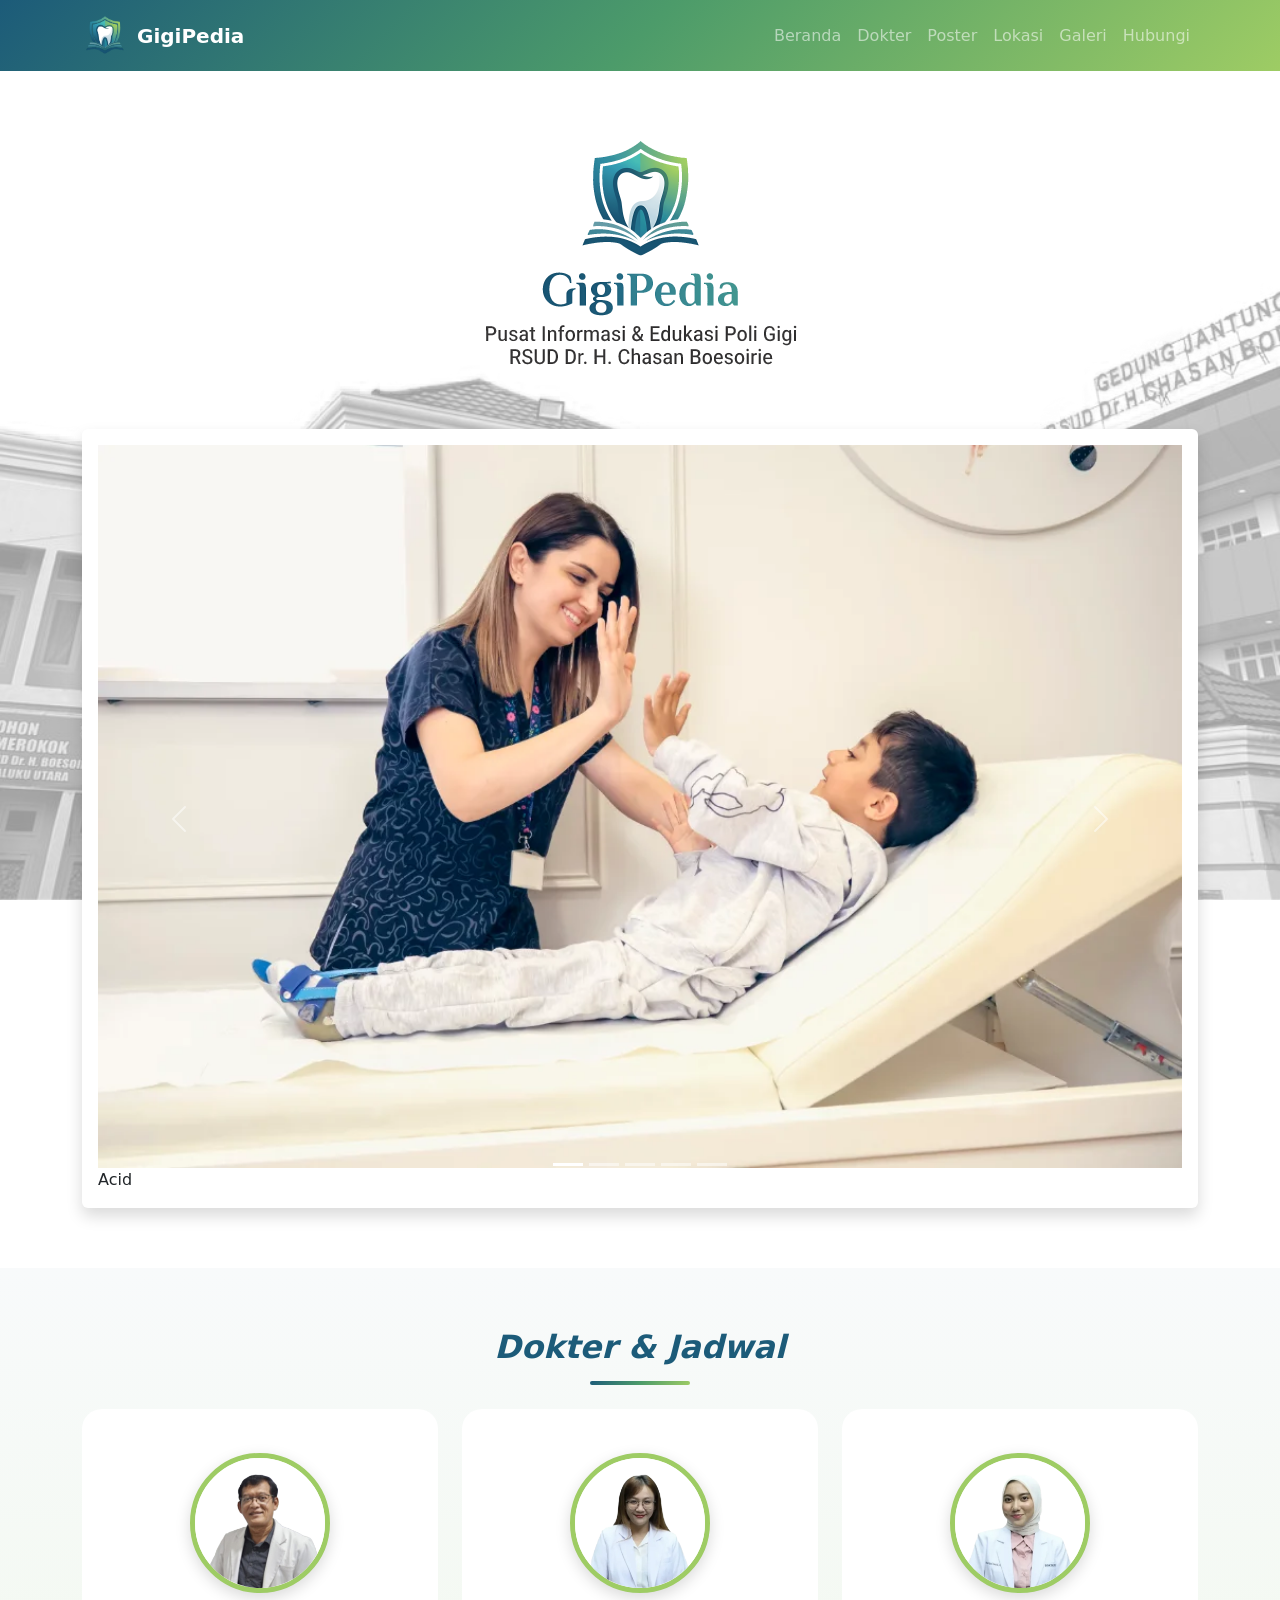
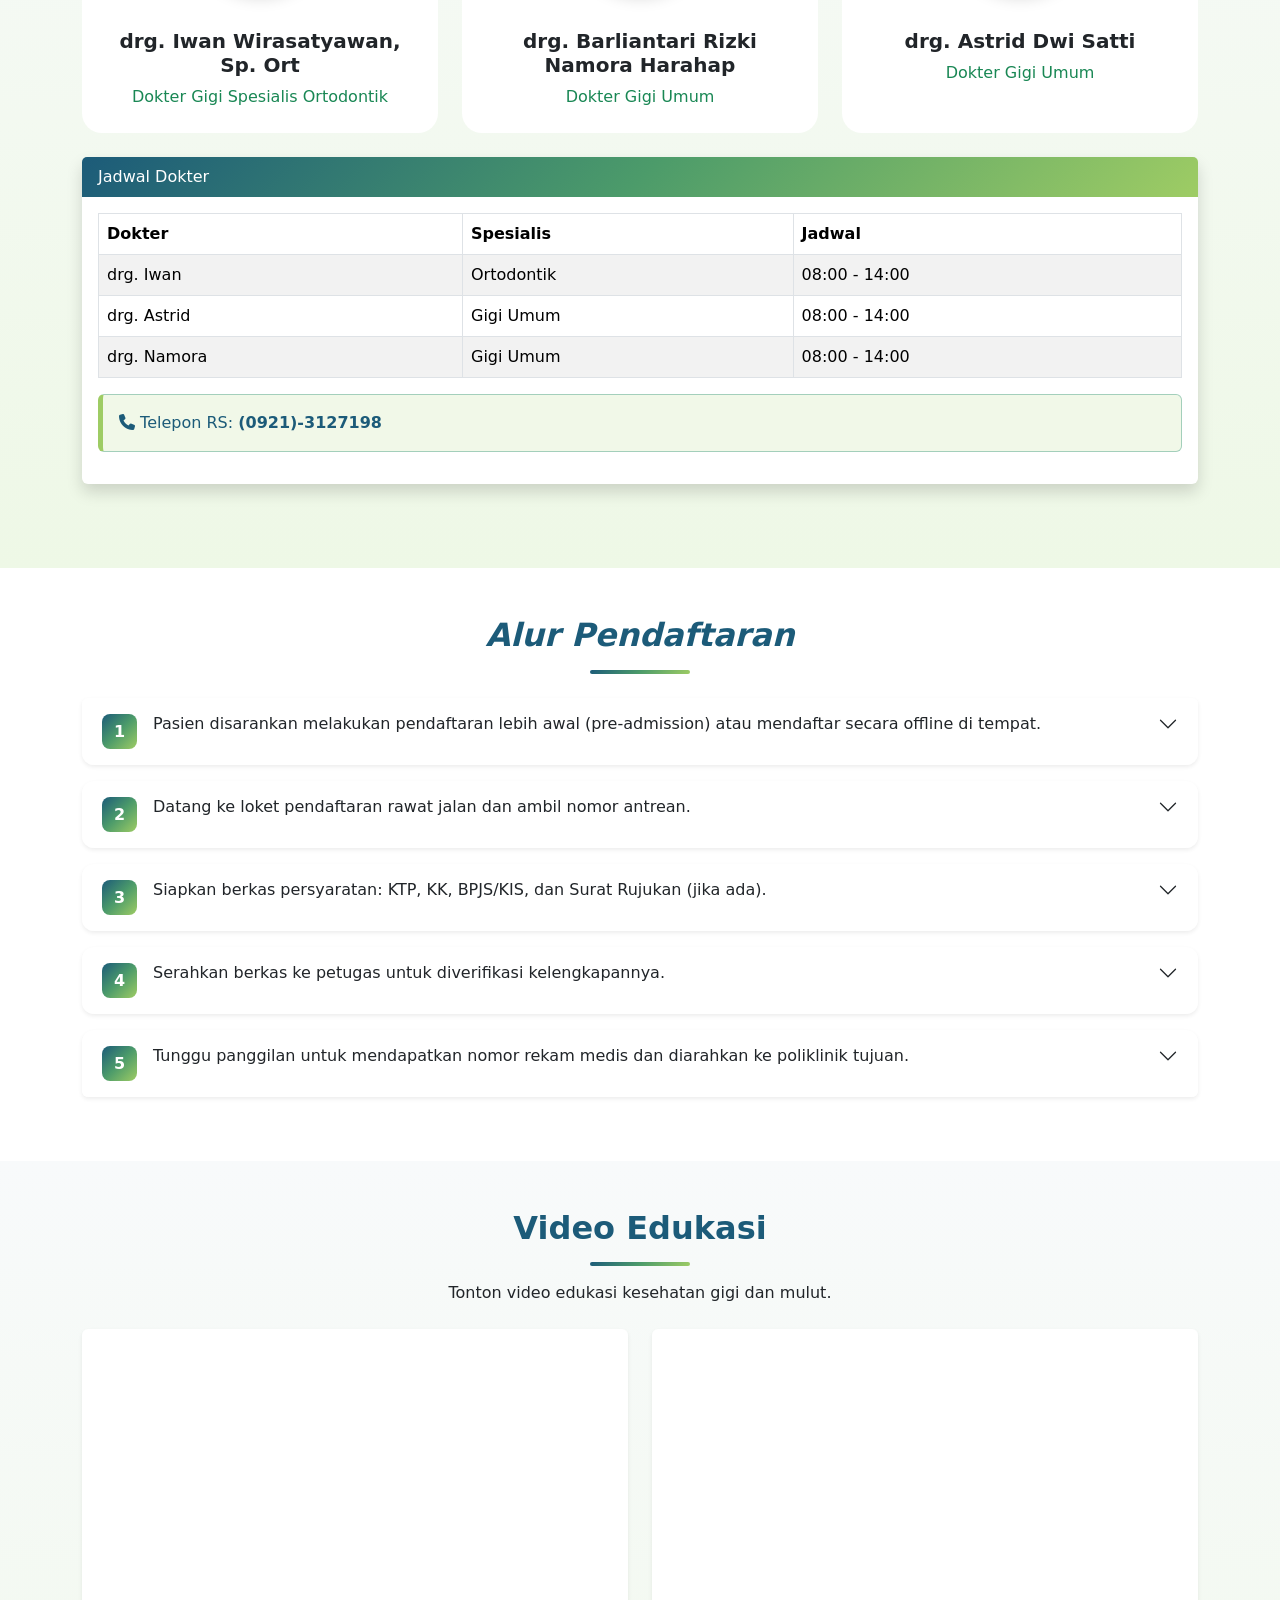
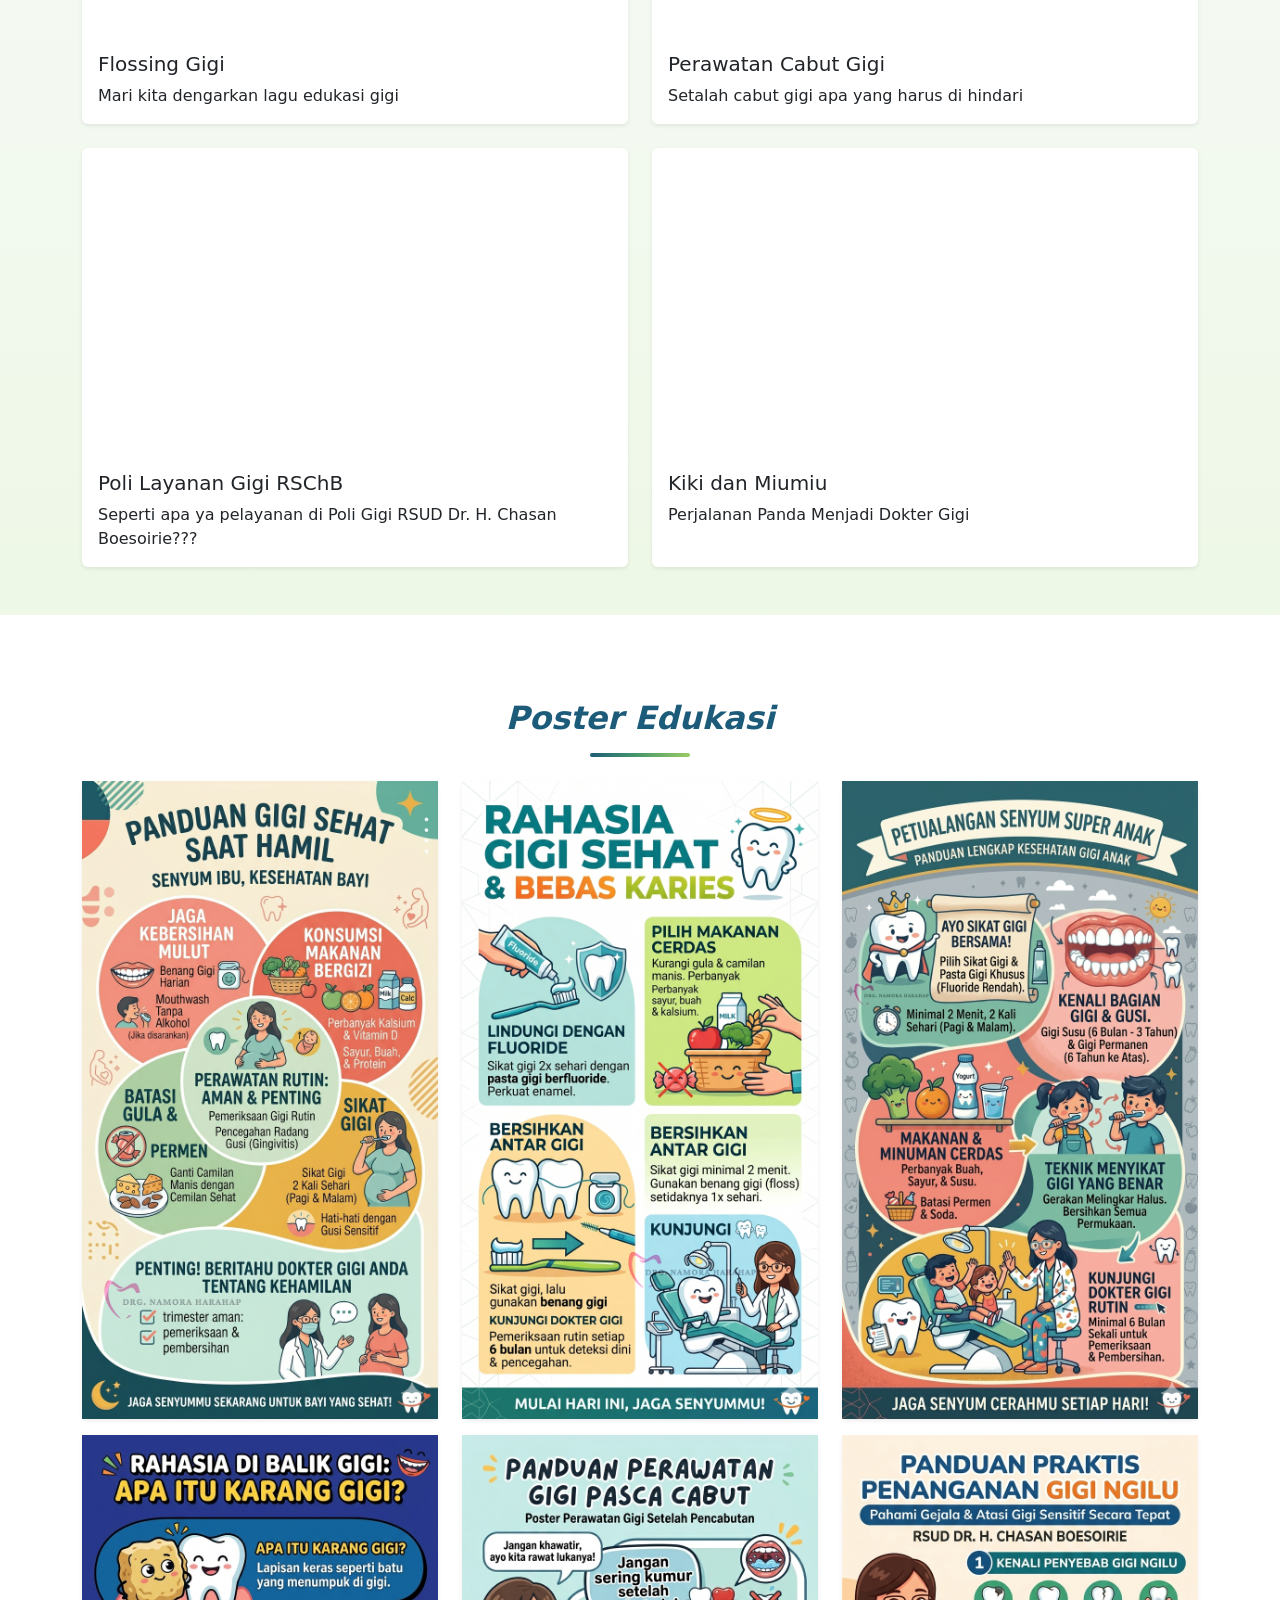
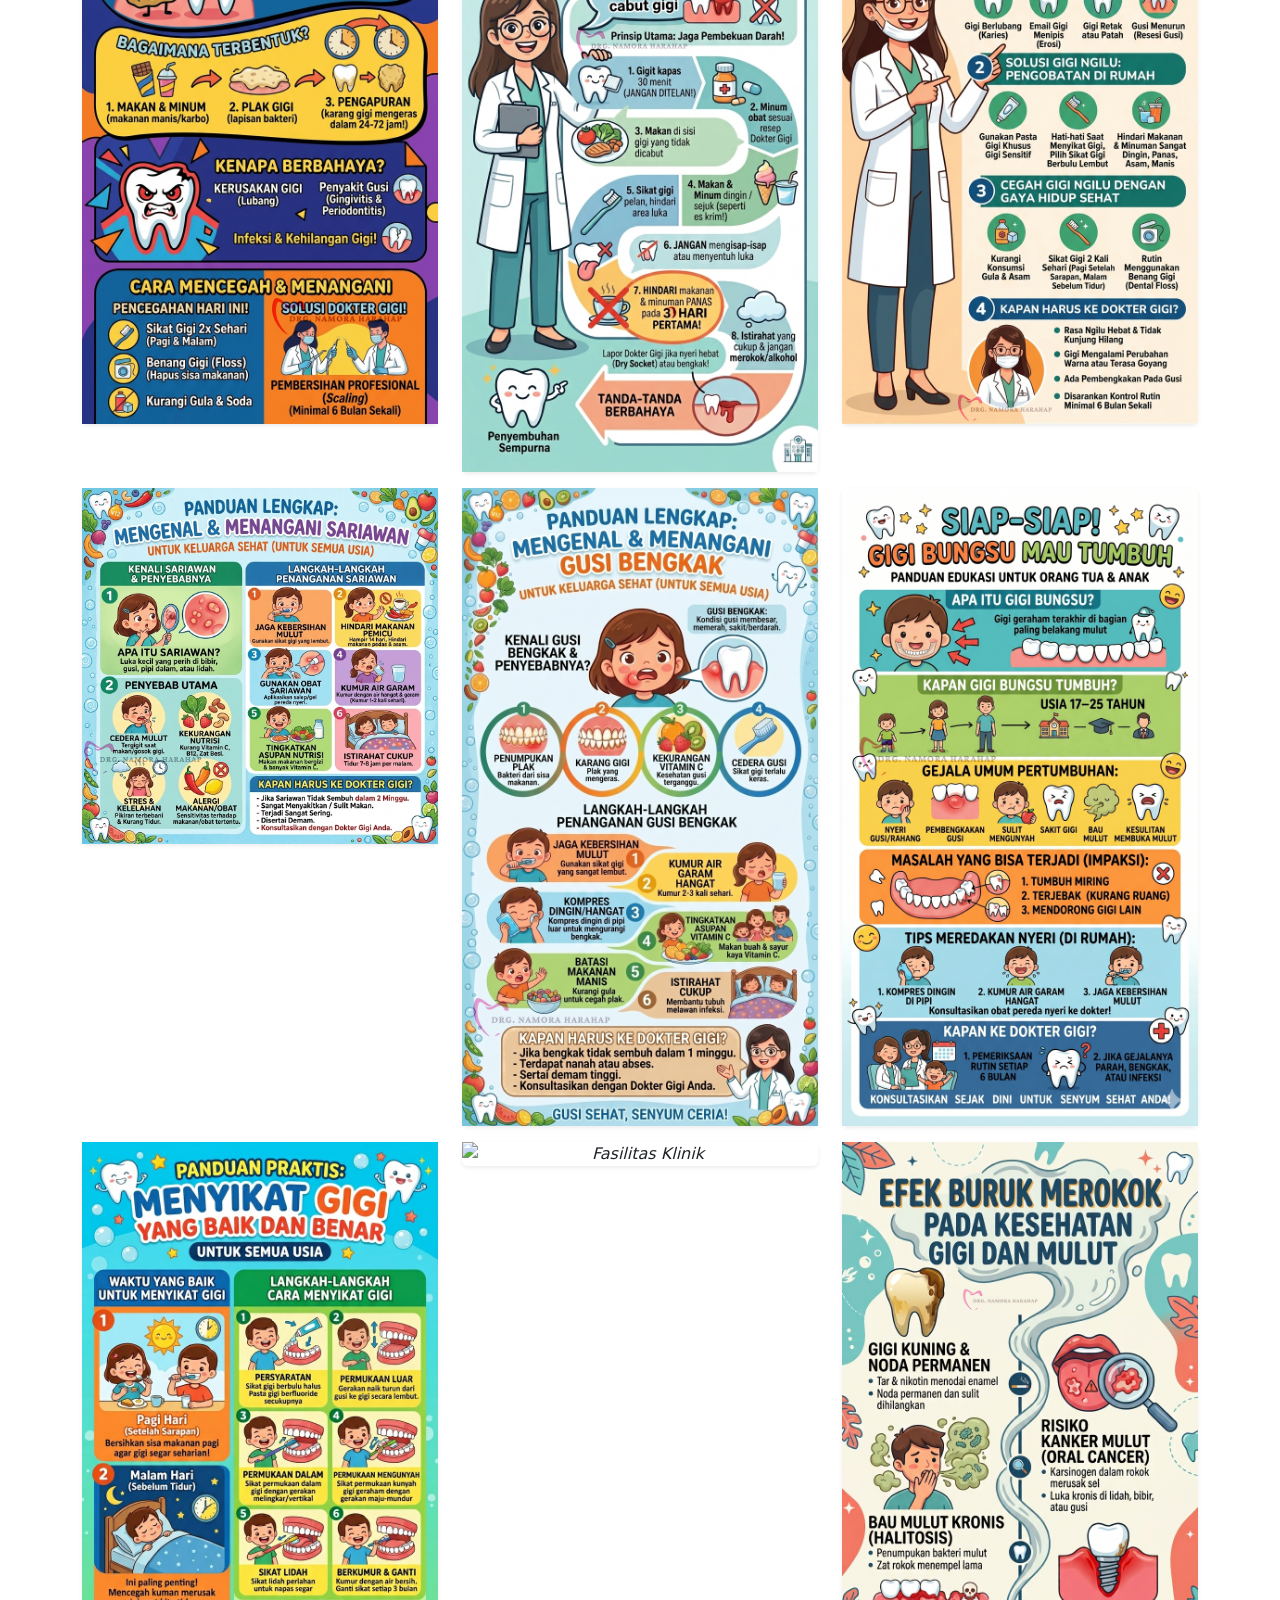
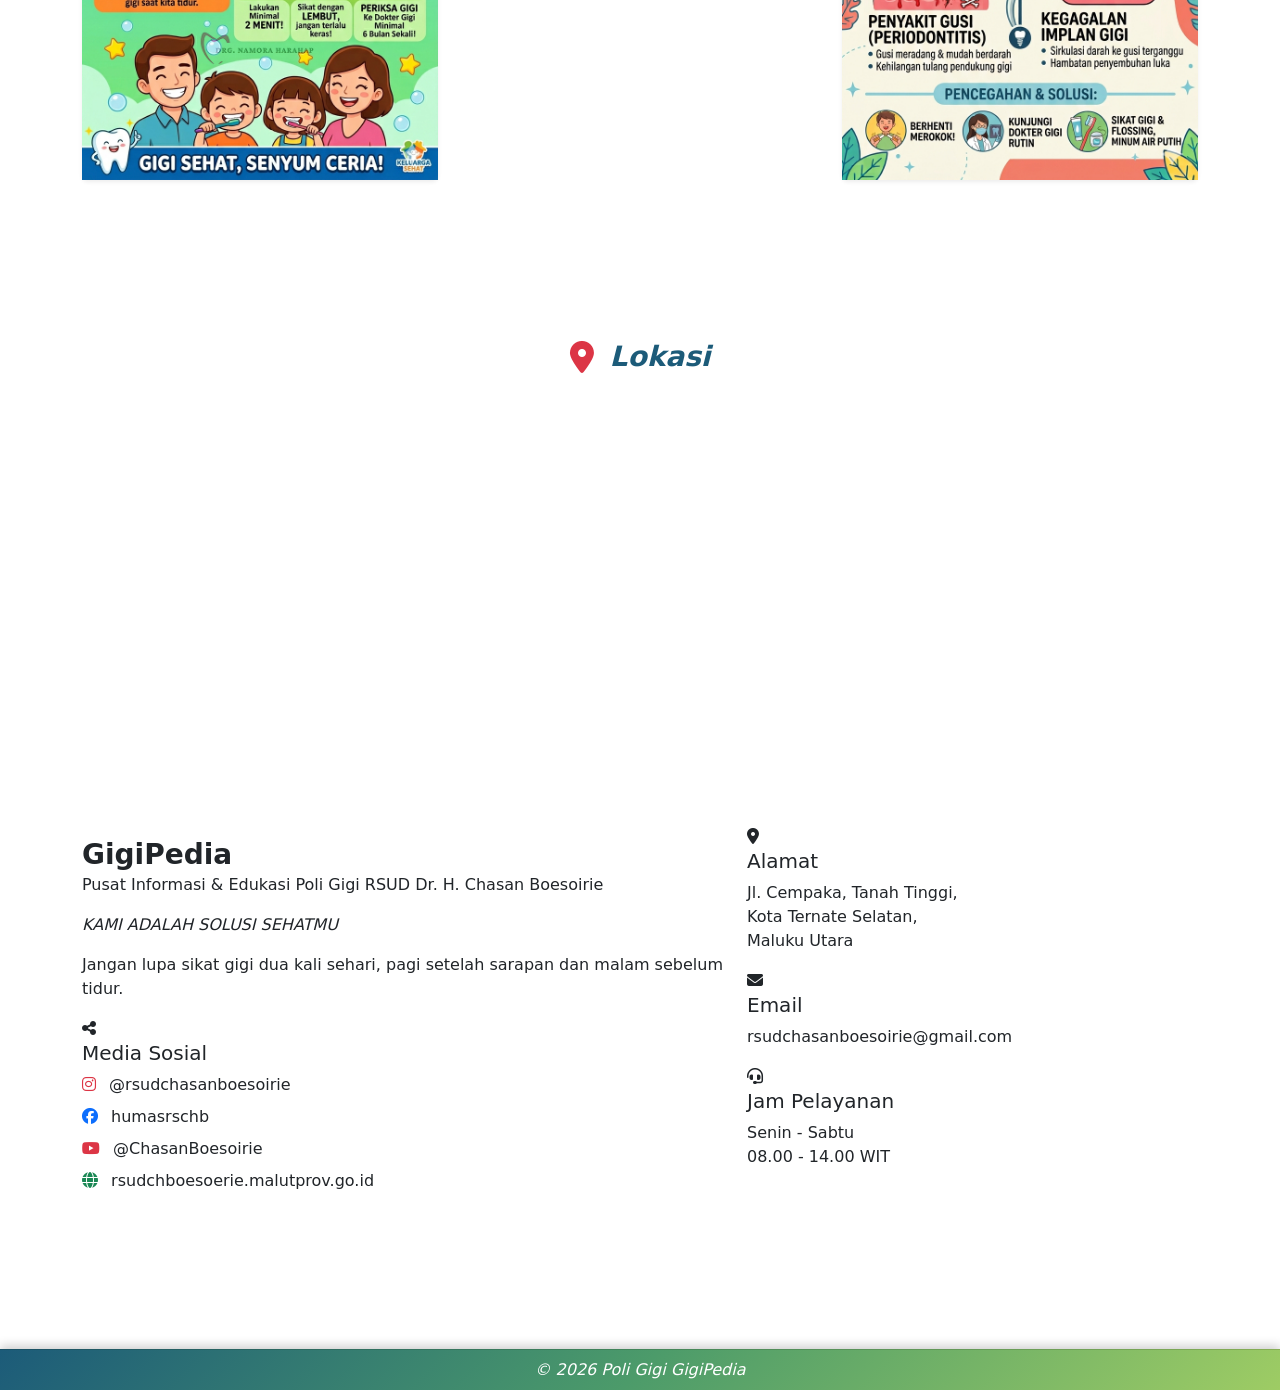
==== index.html @ f6473f17 "Gigipedia_08 test hapus unggah lagi" ====
<!DOCTYPE html>
<html lang="id">
<head>
    <meta charset="UTF-8">
    <meta name="viewport" content="width=device-width, initial-scale=1">
    <title>RSUD Dr. H. Chasan Boesoirie</title>

    <!-- Bootstrap 5 -->
    <link href="https://cdn.jsdelivr.net/npm/bootstrap@5.3.3/dist/css/bootstrap.min.css" rel="stylesheet">

    <!-- Font Awesome -->
    <link rel="stylesheet" href="https://cdnjs.cloudflare.com/ajax/libs/font-awesome/6.5.2/css/all.min.css">

    <style>
        html {
            scroll-behavior: smooth;
        }

        section {
            padding: 60px 0;
        }

        .logo-klinik {
            width: 120px;
            height: 120px;
            object-fit: contain;
        }

        .doctor-img {
            height: 250px;
            object-fit: cover;
        }

        footer {
            background: #e6e6e6;
            color: white;
            padding: 20px 0;
        }

        footer a {
            color: white;
            font-size: 28px;
            margin: 0 15px;
        }

        .poster-section iframe,
        .map-section iframe {
            width: 100%;
            border: 0;
        }

        .poster-section iframe {
            height: 500px;
        }

        .map-section iframe {
            height: 300px;
        }
        
        /* Ini Css Kedua*/
        
        :root{
    --primary-color: #1C5B79;
    --secondary-color: #9ECC64;
    --gradient-main: linear-gradient(
        135deg,
        #1C5B79 0%,
        #4C9B6A 50%,
        #9ECC64 100%
    );
}


/* Awal Pake Background */
body{
    position: relative;
    z-index: 0;
}


/*Tambahan_css_untuk_finising */
#section_terakhir{
	font-style: normal;
	}
#paragraf-khusus {
    line-height: 1;
}

#dokter{
	font-style: normal
	}

/* Background gambar full halaman */
body::before{
    content: "";
    position: fixed;
    top: 0;
    left: 0;
    width: 100%;
    height: 100%;

    background: url("File GigiPedia/RSCB Bersih.png") no-repeat center center;
    background-size: cover;

    /* Hitam putih + redup */
    filter: grayscale(100%);
    opacity: 0.4;   

    z-index: -1;
}
/* Akhir Pake Background */

/* Navbar */
.navbar{
    background: var(--gradient-main) !important;
}

/* Header Card */
.card-header{
    background: var(--gradient-main) !important;
    color: white !important;
    border: none;
}

/* Footer */


footer{
    background: var(--gradient-main);
    color: white;
    height: 25px;
    display: flex;
    align-items: center;
    justify-content: center;

    border-top: 1px solid rgba(0,0,0,.15);
    box-shadow: 0 -3px 10px rgba(0, 0, 0, 0.2);
    /* box-shadow: 0 -2px 8px #e6e6e6; */ /* Ki Tara dapa lia */
}
footer p{
    margin: 0;
}

/* Tombol */
.btn-primary{
    background: var(--gradient-main);
    border: none;
}

.btn-primary:hover{
    opacity: 0.9;
}

/* Judul Section */
.section-title{
    color: var(--primary-color);
    font-weight: 700;
}

/* Background Section */
.bg-light{
    background: linear-gradient(
        180deg,
        #f8fafb 0%,
        #eef8e6 100%
    ) !important;
}

/* Alert Telepon */
.alert-success{
    background: rgba(158, 204, 100, 0.15);
    border-left: 5px solid #9ECC64;
    color: #1C5B79;
}

/* Card Hover */
.card{
    border: none;
    transition: 0.3s;
}

.card:hover{
    transform: translateY(-5px);
    box-shadow: 0 10px 25px rgba(28,91,121,.15);
}

/* Footer Icon */
footer a{
    color: white;
    transition: .3s;
}

footer a:hover{
    color: #9ECC64;
}



/* Nama Klinik */
.klinik-title{
    color: #1C5B79;
    font-weight: 800;
}

/* Garis dekorasi */
.title-line{
    width: 100px;
    height: 4px;
    background: var(--gradient-main);
    margin: 15px auto;
    border-radius: 50px;
}
/*Akhir CSS Kedua*/

.logo-klinik{
    width: 350px;
    max-width: 90%;
    height: auto;
}


/* Card Dokter */
.doctor-card{
    border: none;
    border-radius: 20px;
    overflow: hidden;
    transition: all .3s ease;
    background: #fff;
}

.doctor-card:hover{
    transform: translateY(-5px);
    box-shadow: 0 10px 25px rgba(28,91,121,.15);
}

/* Awal Q&A Style */

.step-number{
    width: 35px;
    height: 35px;
    background: var(--gradient-main);
    color: white;
    border-radius: 8px;
    display: flex;
    align-items: center;
    justify-content: center;
    font-weight: bold;
    flex-shrink: 0;
}

.accordion-button{
    gap: 12px;
}

.accordion-button:not(.collapsed){
    background: #f8fafb;
    color: var(--primary-color);
    box-shadow: none;
}

.accordion-item{
    border-radius: 12px;
    overflow: hidden;
}

/* Akhir dari Q&A Style */

/* Foto Dokter Bulat */
.doctor-photo{
    width: 140px;
    height: 140px;
    border-radius: 50%;
    object-fit: cover;
    object-position: center;
    border: 5px solid #9ECC64;
    box-shadow: 0 5px 15px rgba(0,0,0,.15);
    margin: 20px auto;
    display: block;
    background: #fff;
}
.navbar-logo {
    width: 45px;
    height: 45px;
    object-fit: contain; /* atau cover jika ingin memenuhi ukuran */
    margin-right: 10px;
}
}

/* Responsive */
@media (max-width: 768px){
    .doctor-photo{
        width: 120px;
        height: 120px;
    }
    
    
/* Awal Info Bar */
.info-bar{
    width: 100%;
    height: 30px; /* sedikit lebih tinggi biar terlihat kotaknya */
    
    background-color: #e6e6e6; /* abu-abu solid jelas */
    border-bottom: 1px solid #cccccc;

    color: #1C5B79;
    font-size: 12px;

    display: flex;
    align-items: center;

    position: sticky;
    top: 56px; /* tepat di bawah navbar */
    z-index: 1030;

    overflow: hidden;
}

.info-item{
    display: flex;
    align-items: center;
    gap: 5px;
    white-space: nowrap;
}

/* ketika hilang */
.info-bar.hide{
    transform: translateY(-100%);
    opacity: 0;
}
/* Akhir Info Bar */


/* Tambah Clausel, MELEDAK SUDAH */
.carousel-img-box{
    position: relative;
    overflow: hidden;
}

.carousel-img-box img{
    display: block;
    width: 100%;
    height: auto;
}

.carousel-caption-custom{
    position: absolute;
    bottom: 10px;
    left: 10px;

    background: rgba(0,0,0,0.45);
    color: #fff;

    padding: 6px 12px;
    border-radius: 6px;

    font-size: 12px;
    font-weight: 500;

    z-index: 2;
}
/* Akhir Clausel SUDAH MELEDAK */

/* poster Card Section 3 awal*/ 

#poster .card img{
    width: 80%;
    height: 140px;
    object-fit: cover;
    margin: 15px auto 0;
    display: block;
    border-radius: 10px;
}

.edukasi-img{
    cursor: pointer;
    transition: .3s;
}

.edukasi-img:hover{
    transform: scale(1.03);
}

/* poster Card Section 3 akhir*/


/* style Video awal */
/* Section Video */
.video-card{
    border: none;
    border-radius: 18px;
    overflow: hidden;
    transition: .3s;
}

.video-card:hover{
    transform: translateY(-5px);
    box-shadow: 0 10px 25px rgba(28,91,121,.15);
}

.video-card iframe{
    border: none;
}

.video-card .card-body{
    text-align: center;
}
/* style Video akhir */


.kase_nae_sadiki{
	margin-top: -500px;
	}

    </style>
</head>
<body>

<!-- NAVBAR -->
<nav class="navbar navbar-expand-lg navbar-dark bg-primary sticky-top">
    <div class="container">
        <a class="navbar-brand fw-bold d-flex align-items-center" href="#">
    
			<img src="File GigiPedia/GigiPedia_logo_saja.png"
				 alt="Logo GigiPedia"
				 class="navbar-logo">

			<span>GigiPedia</span>

		</a>

        <button class="navbar-toggler" type="button"
            data-bs-toggle="collapse"
            data-bs-target="#navbarMenu">
            <span class="navbar-toggler-icon"></span>
        </button>

        <div class="collapse navbar-collapse" id="navbarMenu">
            <ul class="navbar-nav ms-auto">
                <li class="nav-item">
                    <a class="nav-link" href="#beranda">Beranda</a>
                </li>
                <li class="nav-item">
                    <a class="nav-link" href="#dokter">Dokter</a>
                </li>
                <li class="nav-item">
                    <a class="nav-link" href="#poster">Poster</a>
                </li>
                <li class="nav-item">
                    <a class="nav-link" href="#lokasi">Lokasi</a>
                </li>
                <li class="nav-item">
                    <a class="nav-link" href="gigipedia_02_gallery.html">Galeri</a>
                </li>
                <li class="nav-item">
                    <a class="nav-link" href="gigipedia_02_contact.html">Hubungi</a>
                </li>
            </ul>
        </div>
    </div>
</nav>

<!-- INFO BAR --><!--
<div id="infoBar" class="info-bar">

    <div class="container d-flex justify-content-between align-items-center">

        <div class="info-item">

            <i class="fas fa-envelope me-2"></i>
            rsudchasanboesoirie@gmail.com

        </div>

        <div class="info-item">

            <i class="fas fa-phone me-2"></i>
            0921-3127198

        </div>

    </div>

</div>
-->

<!-- SECTION 1 -->
<section id="beranda">
    <div class="container">

        <div class="text-center mb-5">
            <img src="File GigiPedia/GigiPedia.png" class="logo-klinik" alt="Logo">
            <!--
            <h1>Poli Gigi</h1>
            <p class="text-muted">Melayani Dengan Sepenuh Hati</p>
            -->
        </div>

		
		
        <div class="card shadow">
            <div class="card-body kase_nae_sadiki">

                <div id="carouselKlinik" class="carousel slide" data-bs-ride="carousel">

                    <div class="carousel-indicators">
                        <button type="button" data-bs-target="#carouselKlinik" data-bs-slide-to="0" class="active"></button>
                        <button type="button" data-bs-target="#carouselKlinik" data-bs-slide-to="1"></button>
                        <button type="button" data-bs-target="#carouselKlinik" data-bs-slide-to="2"></button>
                        <button type="button" data-bs-target="#carouselKlinik" data-bs-slide-to="3"></button>
                        <button type="button" data-bs-target="#carouselKlinik" data-bs-slide-to="4"></button>
                    </div>

                    <div class="carousel-inner">

                        
                        <div class="carousel-item active">

							<div class="carousel-image-wrapper">

								<img src="File GigiPedia/pediatrics-4.webp" class="d-block w-100">

								<div class="carousel-caption-custom">
									Acid
								</div>

							</div>

						</div>

                        <div class="carousel-item">

							<div class="carousel-image-wrapper">

								<img src="File GigiPedia/consultation-4.webp" class="d-block w-100">

								<div class="carousel-caption-custom">
									Dokter Gigi dan Perawat
								</div>

							</div>

						</div>

                        <div class="carousel-item">

							<div class="carousel-image-wrapper">

								<img src="File GigiPedia/cardiology-3.webp" class="d-block w-100">

								<div class="carousel-caption-custom">
									<i>Pemeriksaan</ii>
								</div>

							</div>

						</div>

                        <div class="carousel-item">

							<div class="carousel-image-wrapper">

								<img src="File GigiPedia/cardiology-2.webp" class="d-block w-100">

								<div class="carousel-caption-custom">
									<i>Agenda HUT</ii>
								</div>

							</div>

						</div>

                        <div class="carousel-item">

							<div class="carousel-image-wrapper">

								<img src="File GigiPedia/cardiology-1.webp" class="d-block w-100">

								<div class="carousel-caption-custom">
									<i>Hari Kemerdekaan</ii>
								</div>

							</div>

						</div>

                    </div>

                    <button class="carousel-control-prev" type="button" data-bs-target="#carouselKlinik" data-bs-slide="prev">
                        <span class="carousel-control-prev-icon"></span>
                    </button>

                    <button class="carousel-control-next" type="button" data-bs-target="#carouselKlinik" data-bs-slide="next">
                        <span class="carousel-control-next-icon"></span>
                    </button>

                </div>

            </div>
        </div>
	
		
    </div>
</section>

<!-- SECTION 2 -->
<section id="dokter" class="bg-light">

    <div class="container">


		<!-- JUDUL -->
        <div class="text-center mb-4">

            <h2 class="section-title">
                <i>Dokter & Jadwal</i>
            </h2>

            <div class="title-line"></div>

        </div>

        <div class="row g-4">

    <!-- Dokter 1 -->
    <div class="col-lg-4 col-md-6">
        <div class="card doctor-card text-center h-100">

            <div class="pt-4">
                <img src="File_foto/dokter_iwan.jpeg"
                    alt="Dokter"
                    class="doctor-photo">
            </div>

            <div class="card-body">
                <h5 class="fw-bold">drg. Iwan Wirasatyawan, Sp. Ort</h5>
                <p class="text-success mb-2">
                    Dokter Gigi Spesialis Ortodontik
                </p>
                <!--
                <small class="text-muted">
                    Berpengalaman lebih dari 10 tahun dalam pelayanan kesehatan umum.
                </small>
                -->
            </div>

        </div>
    </div>

	<!-- Dokter 3 -->
    <div class="col-lg-4 col-md-6">
        <div class="card doctor-card text-center h-100">

            <div class="pt-4">
                <img src="File_foto/dokter_namora.jpeg"
                    alt="Dokter"
                    class="doctor-photo">
            </div>

            <div class="card-body">
                <h5 class="fw-bold">
					drg. Barliantari Rizki<br> Namora Harahap
                </h5>
                <p class="text-success mb-2">
                    Dokter Gigi Umum
                </p>
                <!--
                <small class="text-muted">
                    Melayani perawatan gigi dan kesehatan mulut.
                </small>
                -->
            </div>

        </div>
    </div>


    <!-- Dokter 2 -->
    <div class="col-lg-4 col-md-6">
        <div class="card doctor-card text-center h-100">

            <div class="pt-4">
                <img src="File_foto/dokter_astrid.jpeg"
                    alt="Dokter"
                    class="doctor-photo">
            </div>

            <div class="card-body">
                <h5 class="fw-bold">drg. Astrid Dwi Satti</h5>
                <p class="text-success mb-2">
                    Dokter Gigi Umum
                </p>
                <!--
                <small class="text-muted">
                    Fokus pada kesehatan dan tumbuh kembang gigi.
                </small>
                -->
            </div>

        </div>
    </div>


</div>
		<br>
		<div class="card shadow mb-4">
            <div class="card-header bg-primary text-white">
                Jadwal Dokter
            </div>

            <div class="card-body">

                <table class="table table-bordered table-striped">
                    <thead>
                        <tr>
                            <th>Dokter</th>
                            <th>Spesialis</th>
                            <th>Jadwal</th>
                        </tr>
                    </thead>
                    <tbody>
                        <tr>
                            <td>drg. Iwan</td>
                            <td>Ortodontik</td>
                            <td>08:00 - 14:00</td>
                        </tr>
                        <tr>
                            <td>drg. Astrid</td>
                            <td>Gigi Umum</td>
                            <td>08:00 - 14:00</td>
                        </tr>
                        <tr>
                            <td>drg. Namora</td>
                            <td>Gigi Umum</td>
                            <td>08:00 - 14:00</td>
                        </tr>
                    </tbody>
                </table>

                <div class="alert alert-success mt-3">
                    <i class="fa-solid fa-phone"></i>
                    Telepon RS: <strong>(0921)-3127198</strong>
                </div>

            </div>
        </div>

   
   
    </div>

</section>


<!-- SECTION ALUR PENDAFTARAN -->

<section class="py-5">

    <div class="container">

        <!-- JUDUL -->
        <div class="text-center mb-4">

            <h2 class="section-title">
                Alur Pendaftaran
            </h2>

            <div class="title-line"></div>

        </div>

        <!-- ACCORDION -->

        <div class="accordion" id="alurPendaftaran">

            <!-- ITEM 1 -->
            <div class="accordion-item mb-3 border-0 shadow-sm">

                <h2 class="accordion-header">

                    <button class="accordion-button collapsed d-flex align-items-start gap-3"
                        type="button"
                        data-bs-toggle="collapse"
                        data-bs-target="#step1">

                        <div class="step-number">
                            1
                        </div>

                        <div>
                            Pasien disarankan melakukan pendaftaran lebih awal (pre-admission) atau mendaftar secara offline di tempat.
                        </div>

                    </button>

                </h2>

                <div id="step1"
                    class="accordion-collapse collapse"
                    data-bs-parent="#alurPendaftaran">

                    <div class="accordion-body">

                        Pasien dapat melakukan pendaftaran sebelum datang ke rumah sakit untuk mempercepat proses pelayanan.

                    </div>

                </div>

            </div>

            <!-- ITEM 2 -->
            <div class="accordion-item mb-3 border-0 shadow-sm">

                <h2 class="accordion-header">

                    <button class="accordion-button collapsed d-flex align-items-start gap-3"
                        type="button"
                        data-bs-toggle="collapse"
                        data-bs-target="#step2">

                        <div class="step-number">2</div>

                        <div>
                            Datang ke loket pendaftaran rawat jalan dan ambil nomor antrean.
                        </div>

                    </button>

                </h2>

                <div id="step2" class="accordion-collapse collapse" data-bs-parent="#alurPendaftaran">

                    <div class="accordion-body">
                        Ambil nomor antrean sesuai jenis layanan yang dibutuhkan.
                    </div>

                </div>

            </div>

            <!-- ITEM 3 -->
            <div class="accordion-item mb-3 border-0 shadow-sm">

                <h2 class="accordion-header">

                    <button class="accordion-button collapsed d-flex align-items-start gap-3"
                        type="button"
                        data-bs-toggle="collapse"
                        data-bs-target="#step3">

                        <div class="step-number">3</div>

                        <div>
                            Siapkan berkas persyaratan: KTP, KK, BPJS/KIS, dan Surat Rujukan (jika ada).
                        </div>

                    </button>

                </h2>

                <div id="step3" class="accordion-collapse collapse" data-bs-parent="#alurPendaftaran">

                    <div class="accordion-body">

                        Pastikan seluruh dokumen lengkap agar proses pendaftaran berjalan lancar tanpa hambatan.

                    </div>

                </div>

            </div>

            <!-- ITEM 4 -->
            <div class="accordion-item mb-3 border-0 shadow-sm">

                <h2 class="accordion-header">

                    <button class="accordion-button collapsed d-flex align-items-start gap-3"
                        type="button"
                        data-bs-toggle="collapse"
                        data-bs-target="#step4">

                        <div class="step-number">4</div>

                        <div>
                            Serahkan berkas ke petugas untuk diverifikasi kelengkapannya.
                        </div>

                    </button>

                </h2>

                <div id="step4" class="accordion-collapse collapse" data-bs-parent="#alurPendaftaran">

                    <div class="accordion-body">
                        Petugas akan melakukan pengecekan dokumen sebelum proses berikutnya.
                    </div>

                </div>

            </div>

            <!-- ITEM 5 -->
            <div class="accordion-item mb-3 border-0 shadow-sm">

                <h2 class="accordion-header">

                    <button class="accordion-button collapsed d-flex align-items-start gap-3"
                        type="button"
                        data-bs-toggle="collapse"
                        data-bs-target="#step5">

                        <div class="step-number">5</div>

                        <div>
                            Tunggu panggilan untuk mendapatkan nomor rekam medis dan diarahkan ke poliklinik tujuan.
                        </div>

                    </button>

                </h2>

                <div id="step5" class="accordion-collapse collapse" data-bs-parent="#alurPendaftaran">

                    <div class="accordion-body">
                        Pasien akan dipanggil sesuai nomor antrean dan diarahkan ke dokter tujuan.
                    </div>

                </div>

            </div>

        </div>

    </div>

</section>

<!-- SECTION VIDEO -->

<section id="video" class="py-5 bg-light">

    <div class="container">

        <!-- Judul -->
        <div class="text-center mb-4">
            <h2 id="section_terakhir" class="section-title">
                Video Edukasi
            </h2>

            <div class="title-line"></div>

            <p id="section_terakhir">
                Tonton video edukasi kesehatan gigi dan mulut.
            </p>
        </div>

        <div class="row g-4">

            <!-- Video 1 -->
            <div class="col-lg-6">
                <div class="card video-card shadow-sm h-100">
                    <div class="ratio ratio-16x9">
       <iframe width="560" height="315" 
       src="https://youtube.com/shorts/ikXb9qXOm0k?feature=share" 
       allowfullscreen>
       </iframe>
                    </div>

                    <div class="card-body">
                        <h5 id="section_terakhir" class="card-title">Flossing Gigi</h5>
                        <p id="section_terakhir" class="card-text">
                            Mari kita dengarkan lagu edukasi gigi
                        </p>
                    </div>
                </div>
            </div>
          
            <!-- Video 2 -->
            <div class="col-lg-6">
                <div class="card video-card shadow-sm h-100">
                    <div class="ratio ratio-16x9">
       <iframe width="560" height="315" 
       src="https://youtube.com/shorts/abjiYMFvxfI?feature=share" 
       allowfullscreen>
       </iframe>
                    </div>

                    <div class="card-body">
                        <h5 id="section_terakhir" class="card-title">Perawatan Cabut Gigi</h5>
                        <p id="section_terakhir" class="card-text">
                            Setalah cabut gigi apa yang harus di hindari
                        </p>
                    </div>
                </div>
            </div>
          
            <!-- Video 3 -->
            <div class="col-lg-6">
                <div class="card video-card shadow-sm h-100">
                    <div class="ratio ratio-16x9">
       <iframe width="560" height="315" 
       src="https://youtube.com/shorts/kfF-SKfzltA?si=CmbLEIfBqXVNJT0O" 
       allowfullscreen>
       </iframe>
                    </div>

                    <div class="card-body">
                        <h5 id="section_terakhir" class="card-title">Poli Layanan Gigi RSChB</h5>
                        <p id="section_terakhir" class="card-text">
                            Seperti apa ya pelayanan di Poli Gigi
                            RSUD Dr. H. Chasan Boesoirie???
                        </p>
                    </div>
                </div>
            </div>
          
            <!-- Video 4 -->
            <div class="col-lg-6">
                <div class="card video-card shadow-sm h-100">
                    <div class="ratio ratio-16x9">
<iframe width="560" height="315" src="https://www.youtube.com/embed/-w3JQqLZb3M?si=79q24lcPlappYiFz" title="YouTube video player" frameborder="0" allow="accelerometer; autoplay; clipboard-write; encrypted-media; gyroscope; picture-in-picture; web-share" referrerpolicy="strict-origin-when-cross-origin" allowfullscreen></iframe>
                    </div>

                    <div class="card-body">
                        <h5 id="section_terakhir" class="card-title">Kiki dan Miumiu</h5>
                        <p  id="section_terakhir" class="card-text">
                            Perjalanan Panda Menjadi Dokter Gigi
                        </p>
                    </div>
                </div>
            </div>




        </div>

    </div>

</section>

<!-- SECTION 3 -->
<section id="poster" class="poster-section">

    <!--<div class="container-fluid px-0">

       <iframe
    width="100%"
    height="500"
    src="https://www.youtube.com/embed/hRvNNxiLXMA?si=A3n-A_Juvk7N04h2&amp;controls=0"
    title="YouTube poster"
    frameborder="0"
    allow="accelerometer; autoplay; clipboard-write; encrypted-media; gyroscope; picture-in-picture; web-share"
    allowfullscreen>
</iframe>
        
        

    </div>-->
    
   
    <div class="container mt-4">

		 <!-- JUDUL -->
        <div class="text-center mb-4">

            <h2 class="section-title">
                Poster Edukasi
            </h2>

            <div class="title-line"></div>

        </div>

        <div class="row">

            <div class="col-md-4 mb-3">
                <div class="card text-center shadow-sm">
					<img src="File GigiPedia/im1.jpg"
					 alt="Fasilitas Klinik"
					 class="img-fluid edukasi-img"
					 onclick="showImage(this.src)">
                </div>
            </div>

            <div class="col-md-4 mb-3">
                <div class="card text-center shadow-sm">
                    <img src="File GigiPedia/im2.jpg"
					 alt="Fasilitas Klinik"
					 class="img-fluid edukasi-img"
					 onclick="showImage(this.src)">
                </div>
            </div>

            <div class="col-md-4 mb-3">
                <div class="card text-center shadow-sm">
                    <img src="File GigiPedia/im3.jpg"
					 alt="Fasilitas Klinik"
					 class="img-fluid edukasi-img"
					 onclick="showImage(this.src)">
                </div>
            </div>

        </div>

        <div class="row">

            <div class="col-md-4 mb-3">
                <div class="card text-center shadow-sm">
					<img src="File GigiPedia/im4.jpg"
					 alt="Fasilitas Klinik"
					 class="img-fluid edukasi-img"
					 onclick="showImage(this.src)">
                </div>
            </div>

            <div class="col-md-4 mb-3">
                <div class="card text-center shadow-sm">
                    <img src="File GigiPedia/im5.jpg"
					 alt="Fasilitas Klinik"
					 class="img-fluid edukasi-img"
					 onclick="showImage(this.src)">
                </div>
            </div>

            <div class="col-md-4 mb-3">
                <div class="card text-center shadow-sm">
                    <img src="File GigiPedia/im6.jpg"
					 alt="Fasilitas Klinik"
					 class="img-fluid edukasi-img"
					 onclick="showImage(this.src)">
                </div>
            </div>

        </div>

		<div class="row">

            <div class="col-md-4 mb-3">
                <div class="card text-center shadow-sm">
					<img src="File GigiPedia/im7.jpg"
					 alt="Fasilitas Klinik"
					 class="img-fluid edukasi-img"
					 onclick="showImage(this.src)">
                </div>
            </div>

            <div class="col-md-4 mb-3">
                <div class="card text-center shadow-sm">
                    <img src="File GigiPedia/im8.jpg"
					 alt="Fasilitas Klinik"
					 class="img-fluid edukasi-img"
					 onclick="showImage(this.src)">
                </div>
            </div>

            <div class="col-md-4 mb-3">
                <div class="card text-center shadow-sm">
                    <img src="File GigiPedia/im9.jpg"
					 alt="Fasilitas Klinik"
					 class="img-fluid edukasi-img"
					 onclick="showImage(this.src)">
                </div>
            </div>

        </div>

		<div class="row">

            <div class="col-md-4 mb-3">
                <div class="card text-center shadow-sm">
					<img src="File GigiPedia/im10.jpg"
					 alt="Fasilitas Klinik"
					 class="img-fluid edukasi-img"
					 onclick="showImage(this.src)">
                </div>
            </div>

            <div class="col-md-4 mb-3">
                <div class="card text-center shadow-sm">
                    <img src="File GigiPedia/im11.jpg"
					 alt="Fasilitas Klinik"
					 class="img-fluid edukasi-img"
					 onclick="showImage(this.src)">
                </div>
            </div>

            <div class="col-md-4 mb-3">
                <div class="card text-center shadow-sm">
                    <img src="File GigiPedia/im12.jpg"
					 alt="Fasilitas Klinik"
					 class="img-fluid edukasi-img"
					 onclick="showImage(this.src)">
                </div>
            </div>

        </div>


		
		
    </div>

</section>


<!-- SECTION 4 -->
<section id="lokasi" class="map-section">

	<div class="container text-center py-4">

        <div class="d-flex align-items-center justify-content-center gap-3">

            <i class="fas fa-map-marker-alt fa-2x text-danger"></i>

            <h3 class="mb-0 fw-bold" style="color: var(--primary-color);">
                Lokasi
            </h3>

        </div>

    </div>


    <div class="container-fluid px-0">

        <iframe
            src="https://www.google.com/maps/embed?pb=!1m18!1m12!1m3!1d3989.446643260239!2d127.37577602375984!3d0.7820730736367445!2m3!1f0!2f0!3f0!3m2!1i1024!2i768!4f13.1!3m3!1m2!1s0x329cb3f7c0000001%3A0x159ac25f285dbc7b!2sRSUD%20Dr.%20H.%20Chasan%20Boesoirie%20Ternate!5e0!3m2!1sid!2sid!4v1781794601110!5m2!1sid!2sid">
        </iframe>
        
     </div>
    
        


</section>

<section id="section_terakhir">
<div class="container">

    <div class="row">

	    <div class="col-lg-7">

            <div class="contact-box">

                <!--<h4 class="mb-4">Hubungi Kami</h4>-->
				<p id="paragraf-khusus">
					<h3 style="margin-bottom: 4px; line-height: 1;">
					  <b>GigiPedia</b>
					</h3>

					<p style="margin-top: 0;">
					  Pusat Informasi & Edukasi Poli Gigi RSUD Dr. H. Chasan Boesoirie
					</p>
				</p>
				<p><i>KAMI ADALAH SOLUSI SEHATMU</i></p>
				<p>Jangan lupa sikat gigi dua kali sehari, pagi setelah sarapan dan malam sebelum tidur.</p>
				
								<div class="contact-item">

					<i class="fas fa-share-alt"></i>

					<div>

						<h5>Media Sosial</h5>

						<p class="mb-2">

							<a href="https://www.instagram.com/rsudchasanboesoirie"
							   target="_blank"
							   class="text-decoration-none text-dark">

								<i class="fab fa-instagram text-danger me-2"></i>
								@rsudchasanboesoirie

							</a>

						</p>

						<p class="mb-2">

							<a href="https://www.facebook.com/humasrschb"
							   target="_blank"
							   class="text-decoration-none text-dark">

								<i class="fab fa-facebook text-primary me-2"></i>
								humasrschb

							</a>

						</p>

						<p class="mb-2">

							<a href="https://www.youtube.com/@ChasanBoesoirie"
							   target="_blank"
							   class="text-decoration-none text-dark">

								<i class="fab fa-youtube text-danger me-2"></i>
								@ChasanBoesoirie

							</a>

						</p>

						<p class="mb-0">

							<a href="https://rsudchboesoerie.malutprov.go.id"
							   target="_blank"
							   class="text-decoration-none text-dark">

								<i class="fas fa-globe text-success me-2"></i>
								rsudchboesoerie.malutprov.go.id

							</a>

						</p>
						<br><br>
					</div>

				</div>

            </div>

        </div>


        <div class="col-lg-5">

            <div class="contact-box">

                <div class="contact-item">

                    <i class="fas fa-map-marker-alt"></i>

                    <div>

                        <h5>Alamat</h5>

                        <p>
                            Jl. Cempaka, Tanah Tinggi,<br>
                            Kota Ternate Selatan,<br>
                            Maluku Utara
                        </p>

                    </div>

                </div>

                <div class="contact-item">

                    <i class="fas fa-envelope"></i>

                    <div>

                        <h5>Email</h5>

                        <p>rsudchasanboesoirie@gmail.com</p>

                    </div>

                </div>

                <div class="contact-item">

                    <i class="fas fa-headset"></i>

                    <div>

                        <h5>Jam Pelayanan</h5>

                        <p>
                            Senin - Sabtu<br>
                            08.00 - 14.00 WIT
                        </p>

                    </div>

                </div>
           
            </div>

        </div>


    </div>

</div>
<br><br>
</section>
<!-- FOOTER -->
<footer>
	
<!--tambahan footer awal-->

<!-- Modal Preview Gambar -->
<div class="modal fade" id="imageModal" tabindex="-1">
    <div class="modal-dialog modal-fullscreen modal-dialog-centered">
        <div class="modal-content bg-dark border-0">

            <div class="modal-header border-0">
                <button type="button"
                        class="btn-close btn-close-white ms-auto"
                        data-bs-dismiss="modal">
                </button>
            </div>

            <div class="modal-body d-flex justify-content-center align-items-center">

                <img id="modalImage"
                     class="img-fluid"
                     style="max-height:95vh; object-fit:contain;">

            </div>

        </div>
    </div>
</div>

<!--tambahan footer akhir-->

    <div class="container text-center" >



        <p class="mb-0">
            © 2026 Poli Gigi GigiPedia
        </p>

    </div>

</footer>

<!-- Bootstrap JS -->
<script src="https://cdn.jsdelivr.net/npm/bootstrap@5.3.3/dist/js/bootstrap.bundle.min.js"></script>

<!-- WEE KACO KI KITA PE LAPTOP MELEDAK ISI SCRIPT INI, SCRIPT INFO BAR!!!!!-->
<script>

window.addEventListener("scroll", function () {

    let scrollTop = window.scrollY;
    let docHeight = document.body.scrollHeight - window.innerHeight;

    let scrollPercent = (scrollTop / docHeight) * 100;

    let bar = document.getElementById("infoBar");

    if (scrollPercent > 5) {
        bar.classList.add("hide");
    } else {
        bar.classList.remove("hide");
    }

});

function showImage(src){

    document.getElementById("modalImage").src = src;

    const modal = new bootstrap.Modal(
        document.getElementById("imageModal")
    );

    modal.show();

}

</script>

<!----- Update 04 Juli 2026  test ------->

</body>
</html>
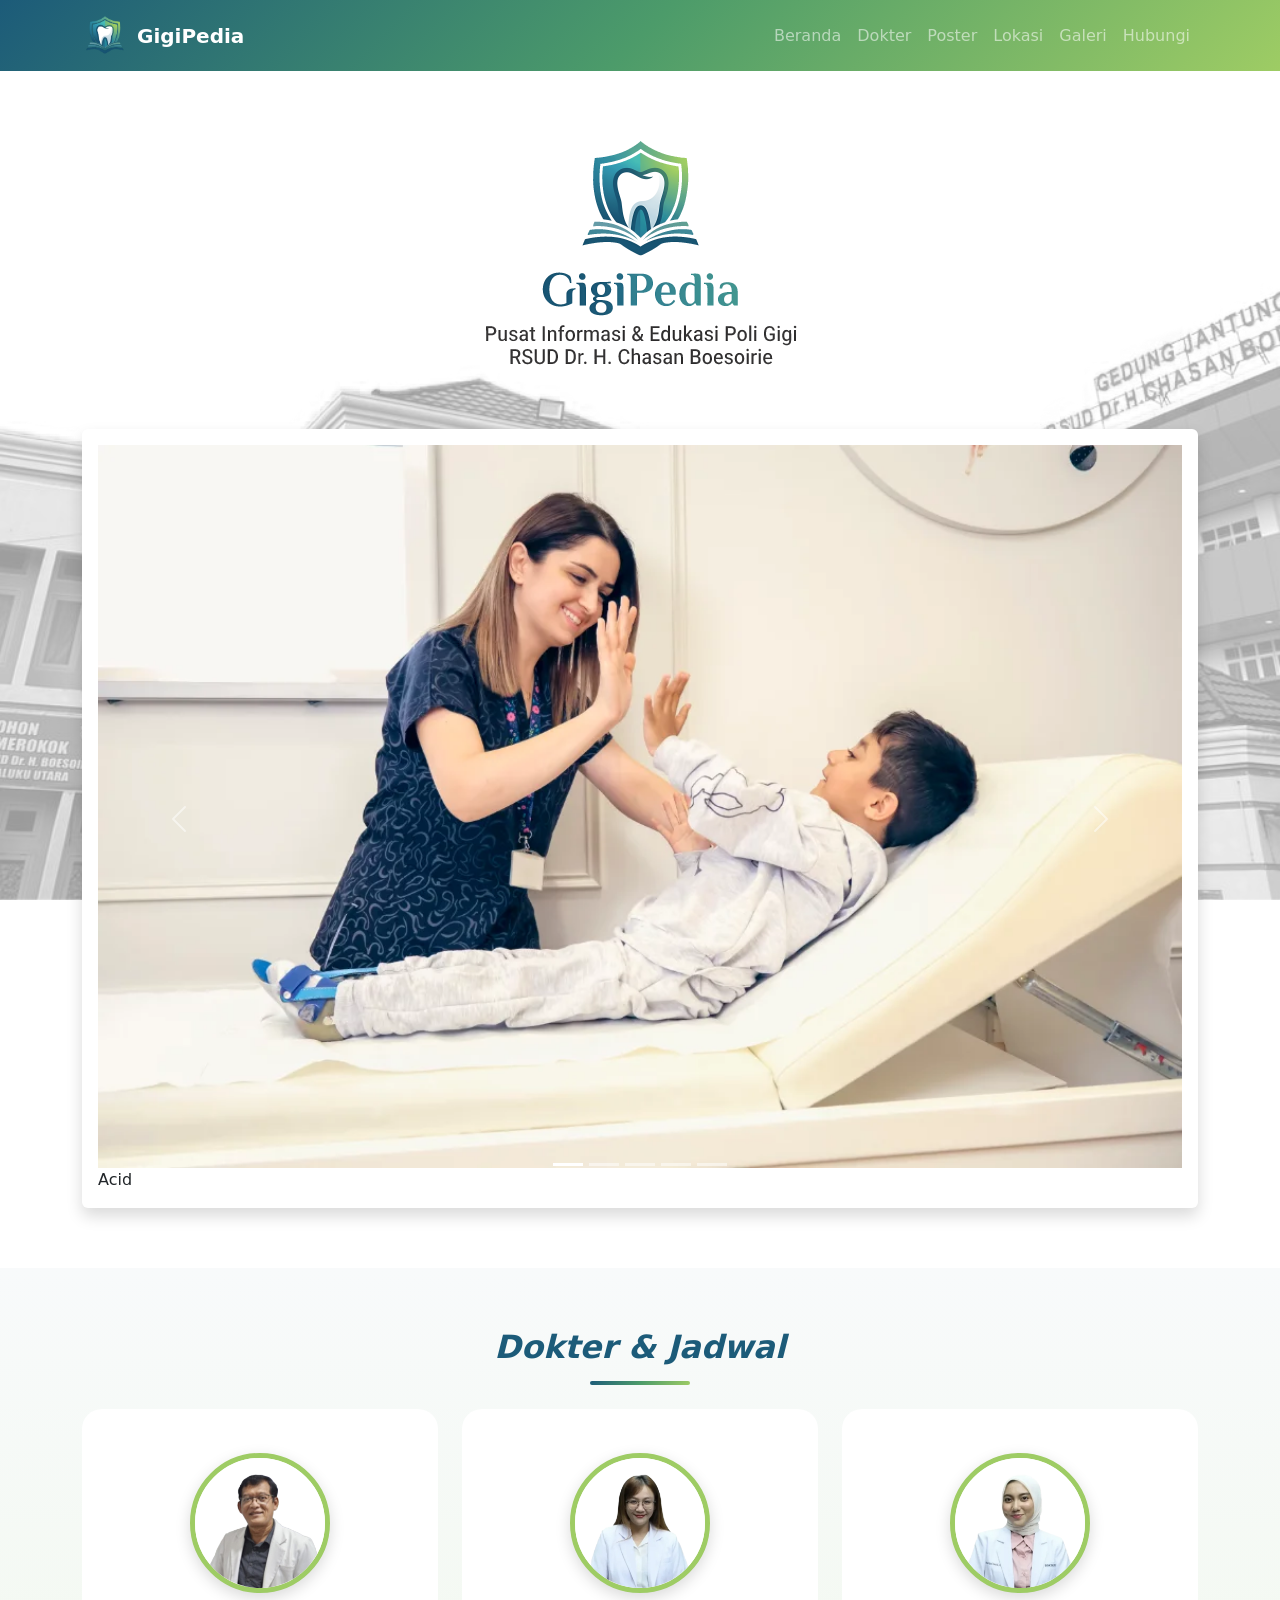
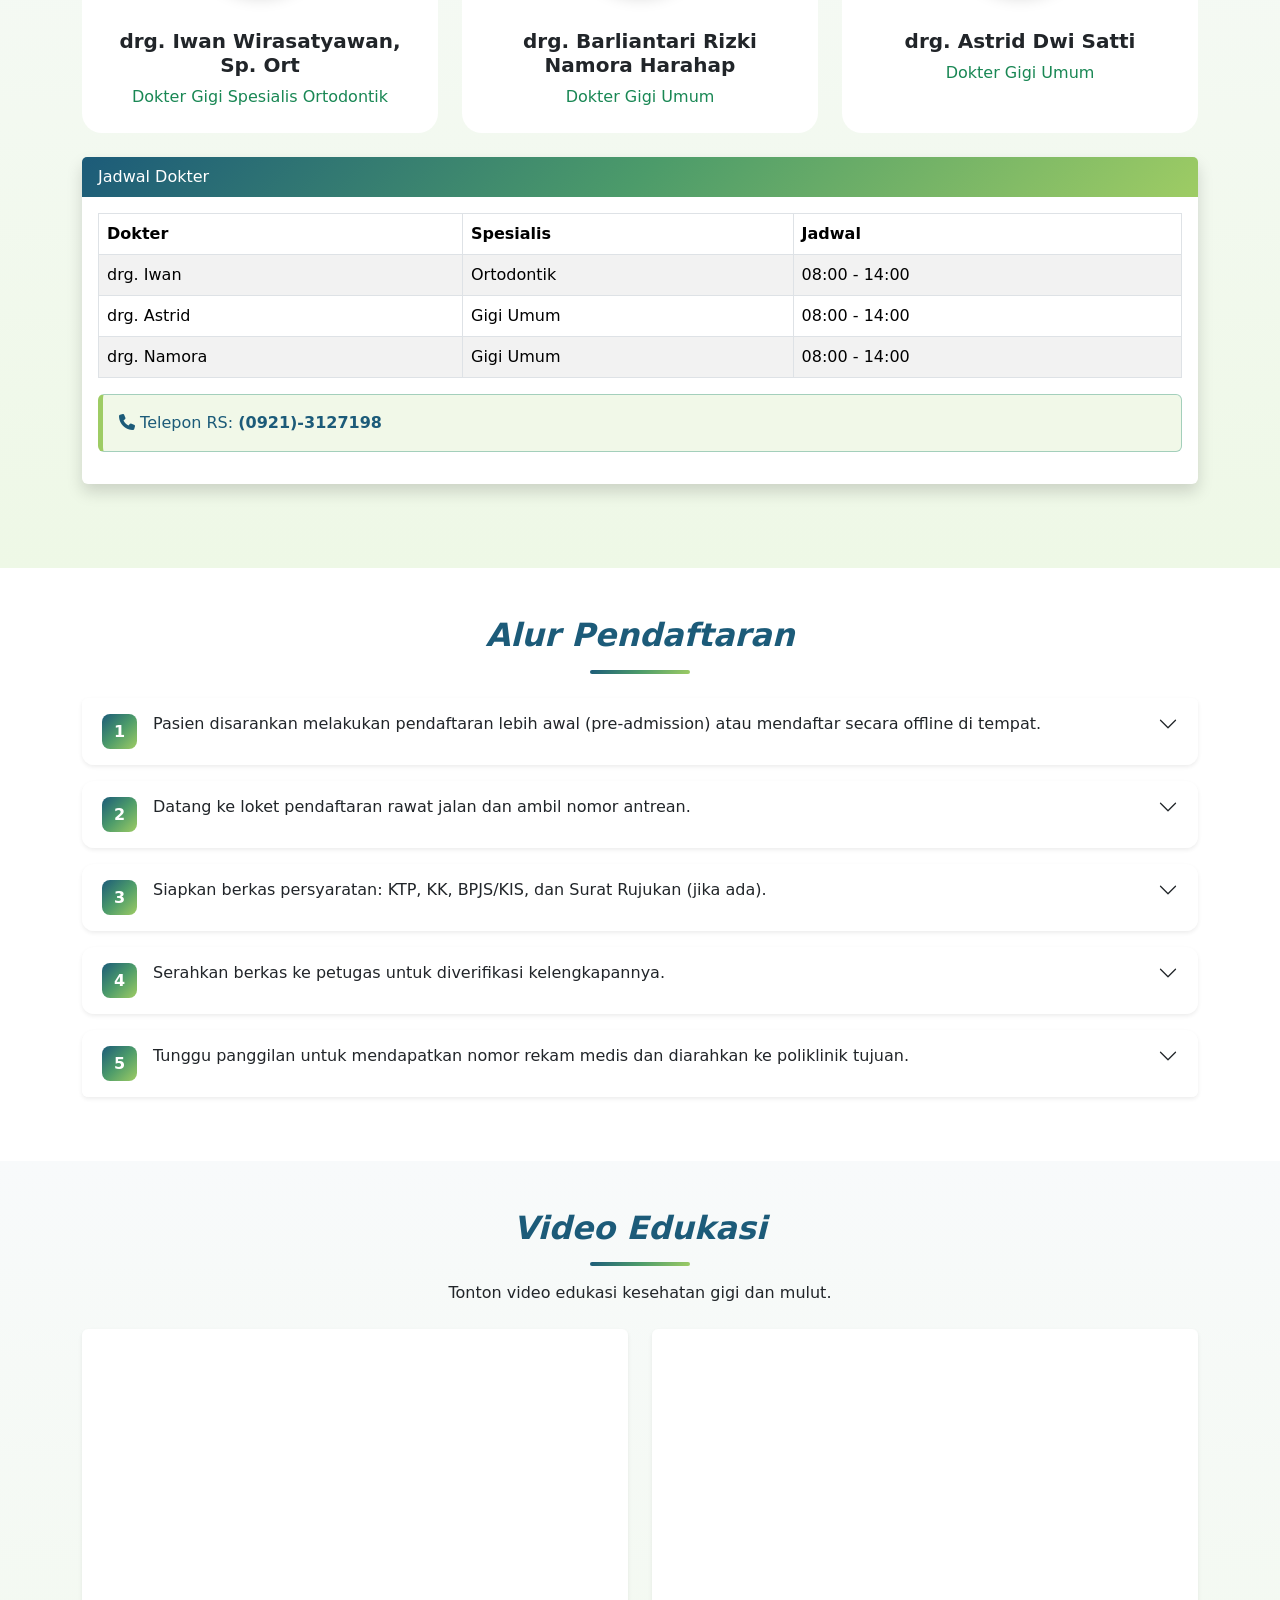
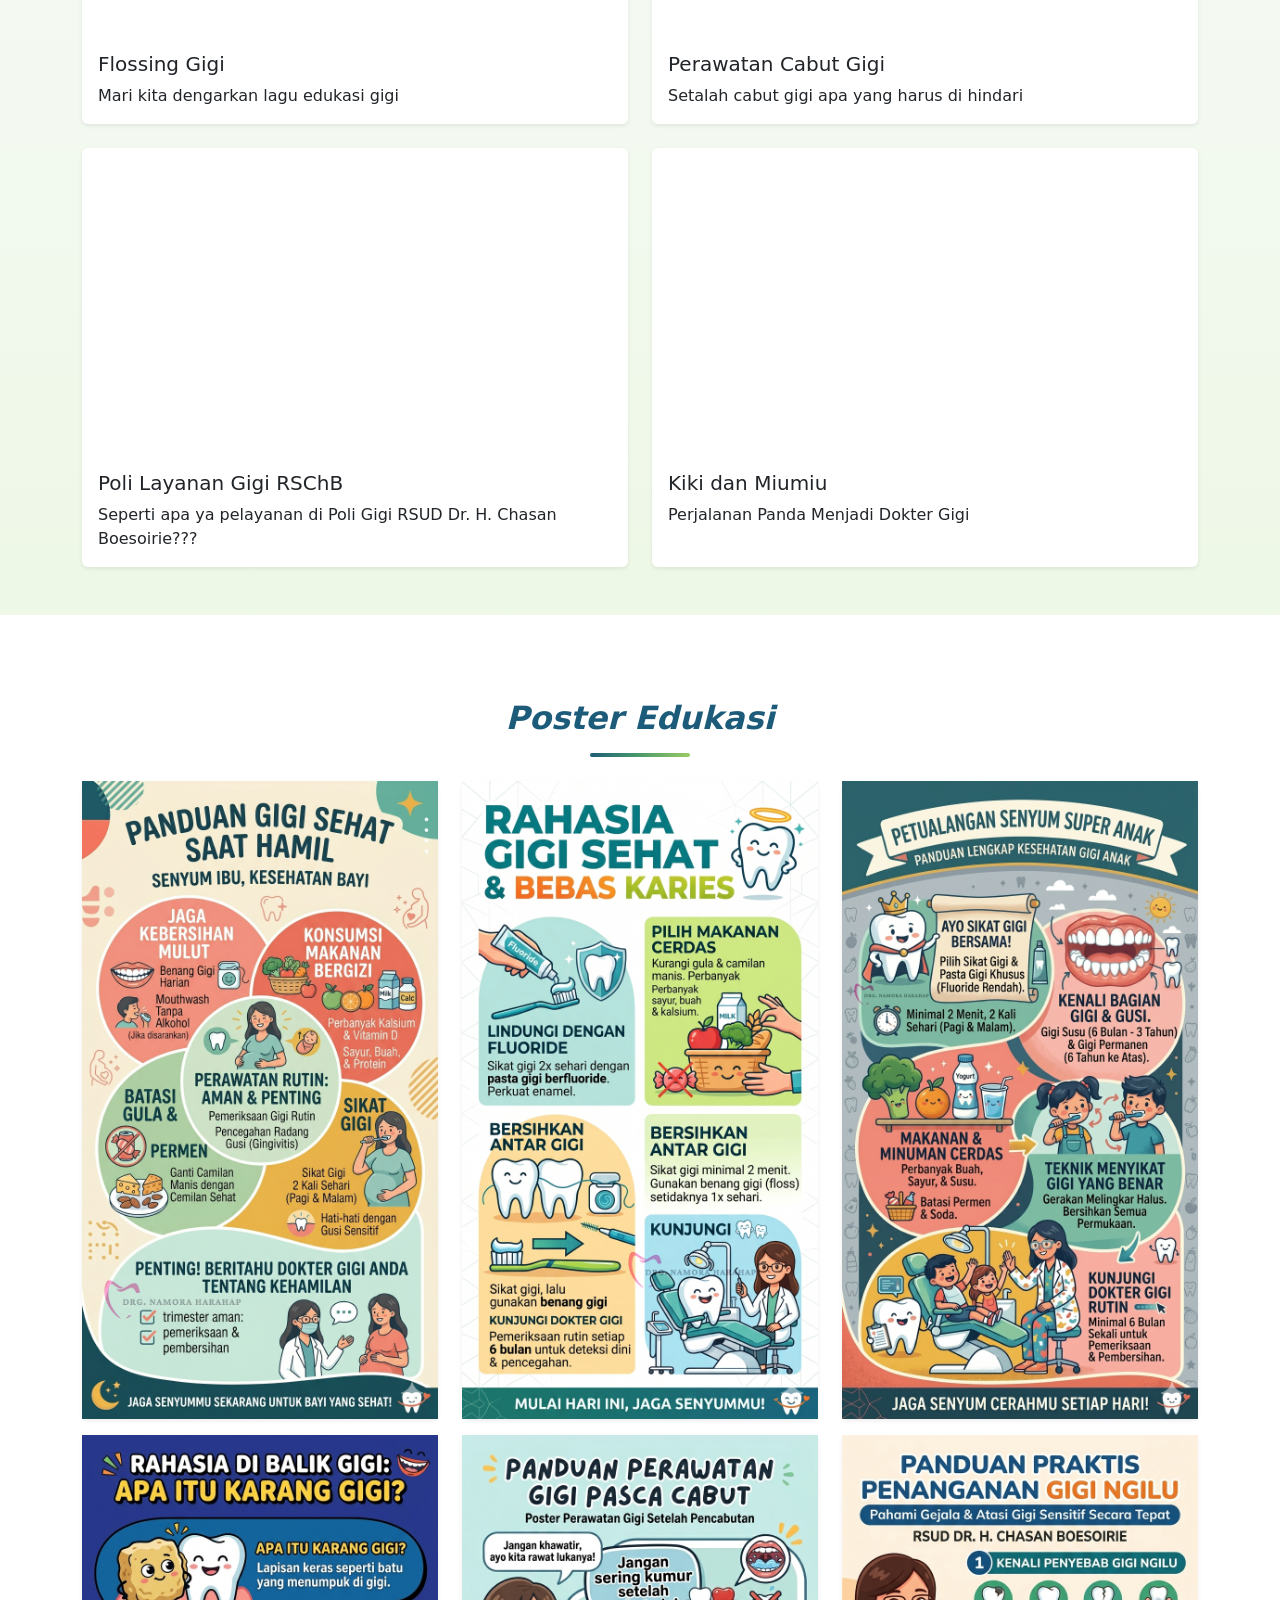
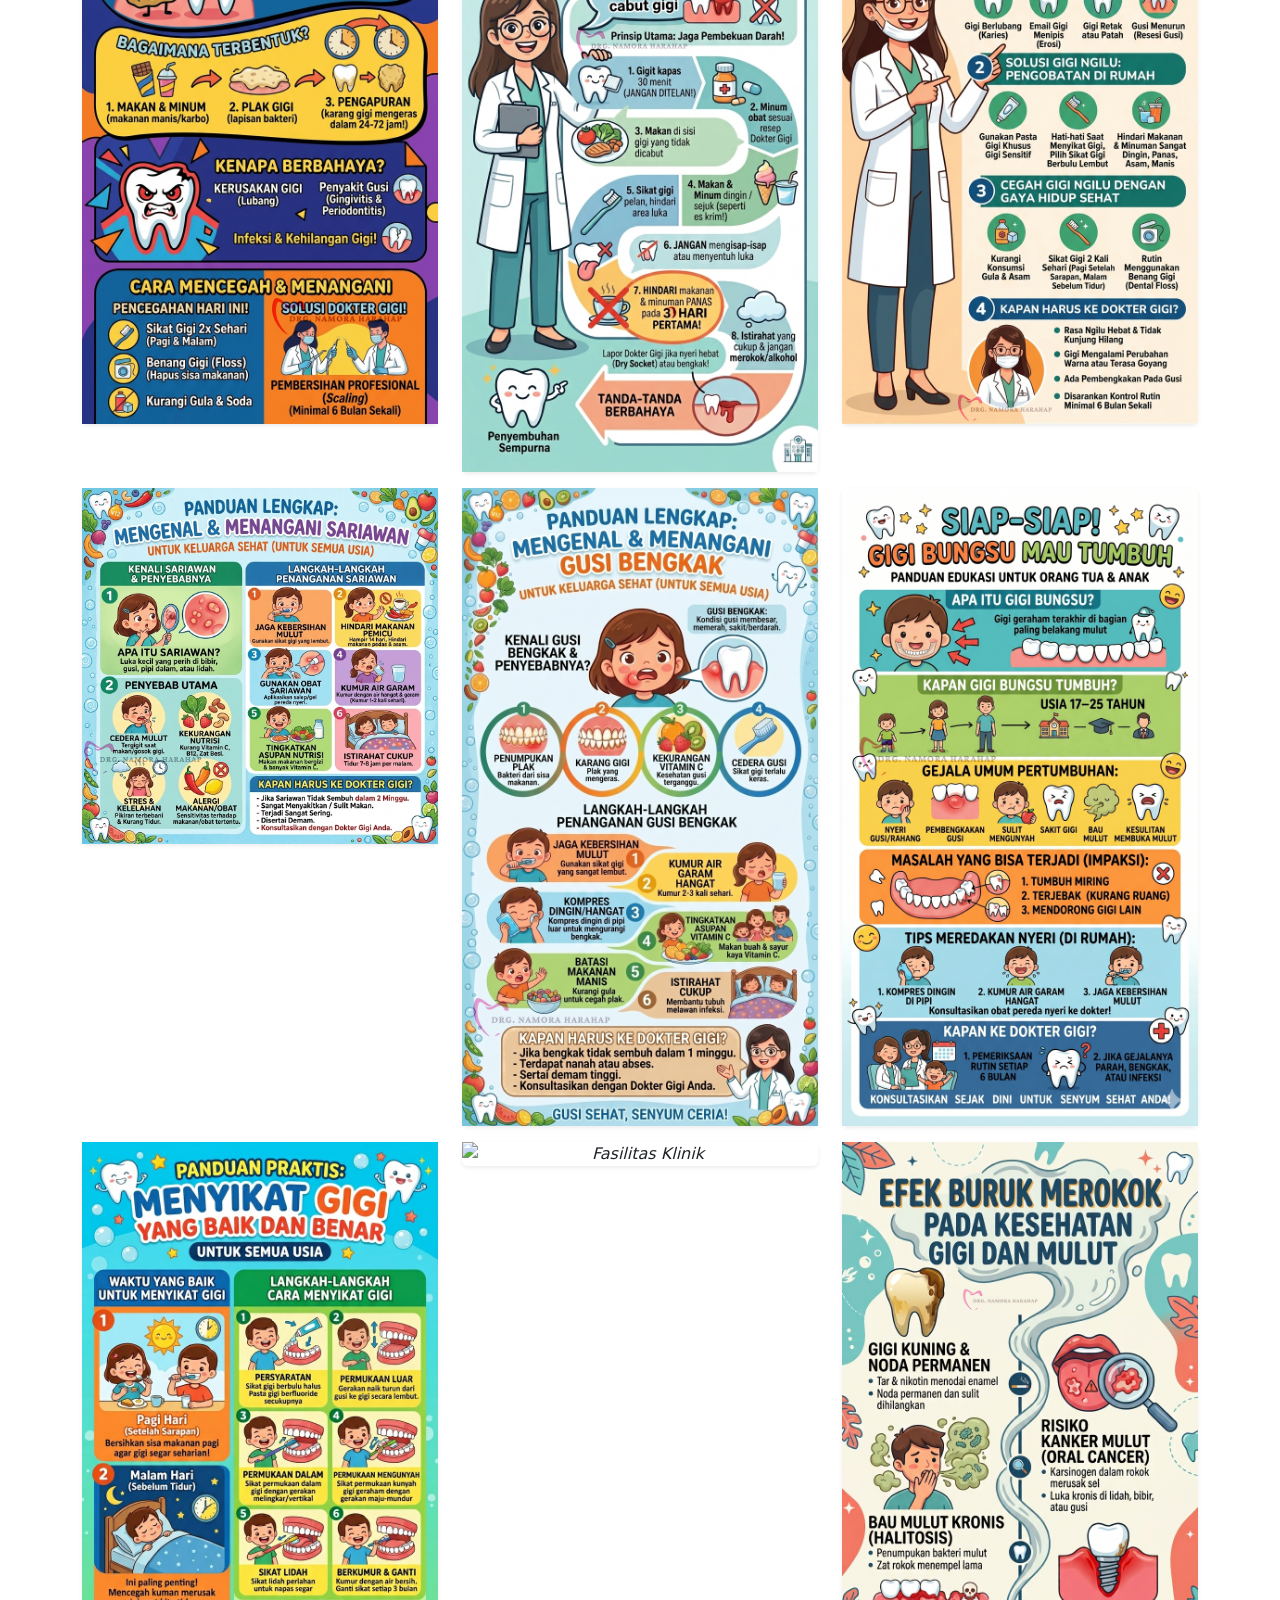
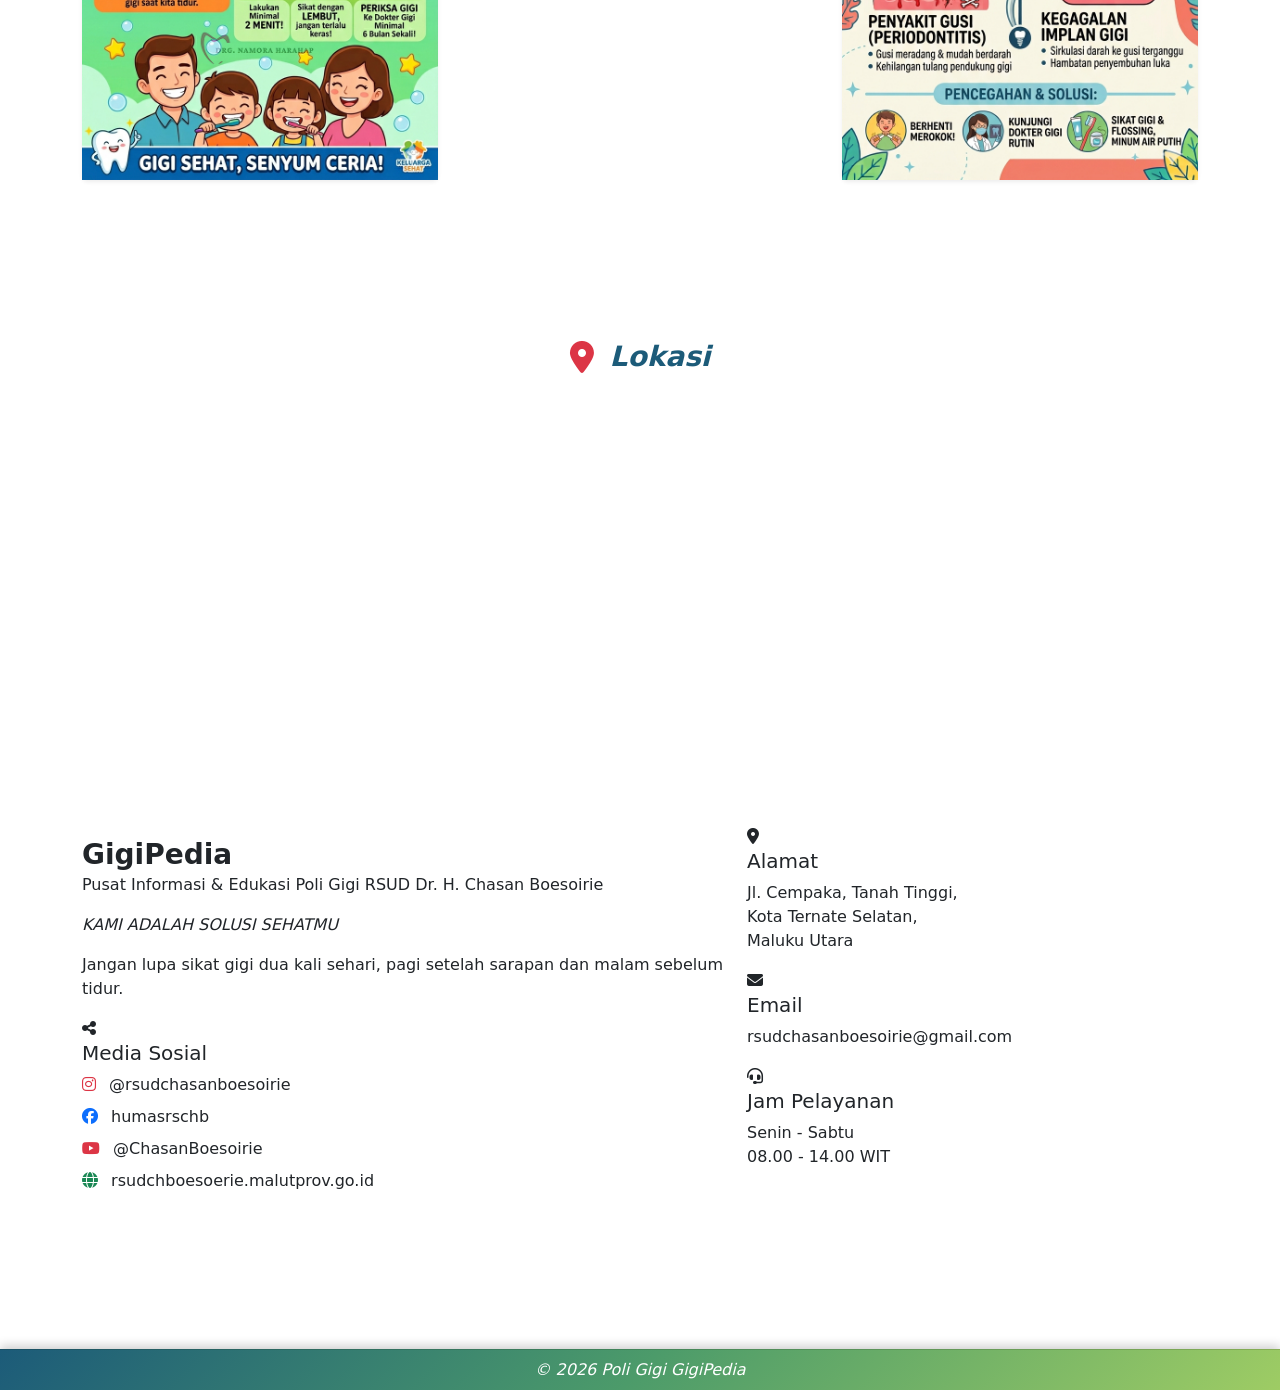
==== commit 91fda08e: "Gigipedia_09 kasih miring judul video" ====
--- a/index.html
+++ b/index.html
@@ -945,7 +945,7 @@
         <!-- Judul -->
         <div class="text-center mb-4">
             <h2 id="section_terakhir" class="section-title">
-                Video Edukasi
+               <i> Video Edukasi </i>
             </h2>
 
             <div class="title-line"></div>
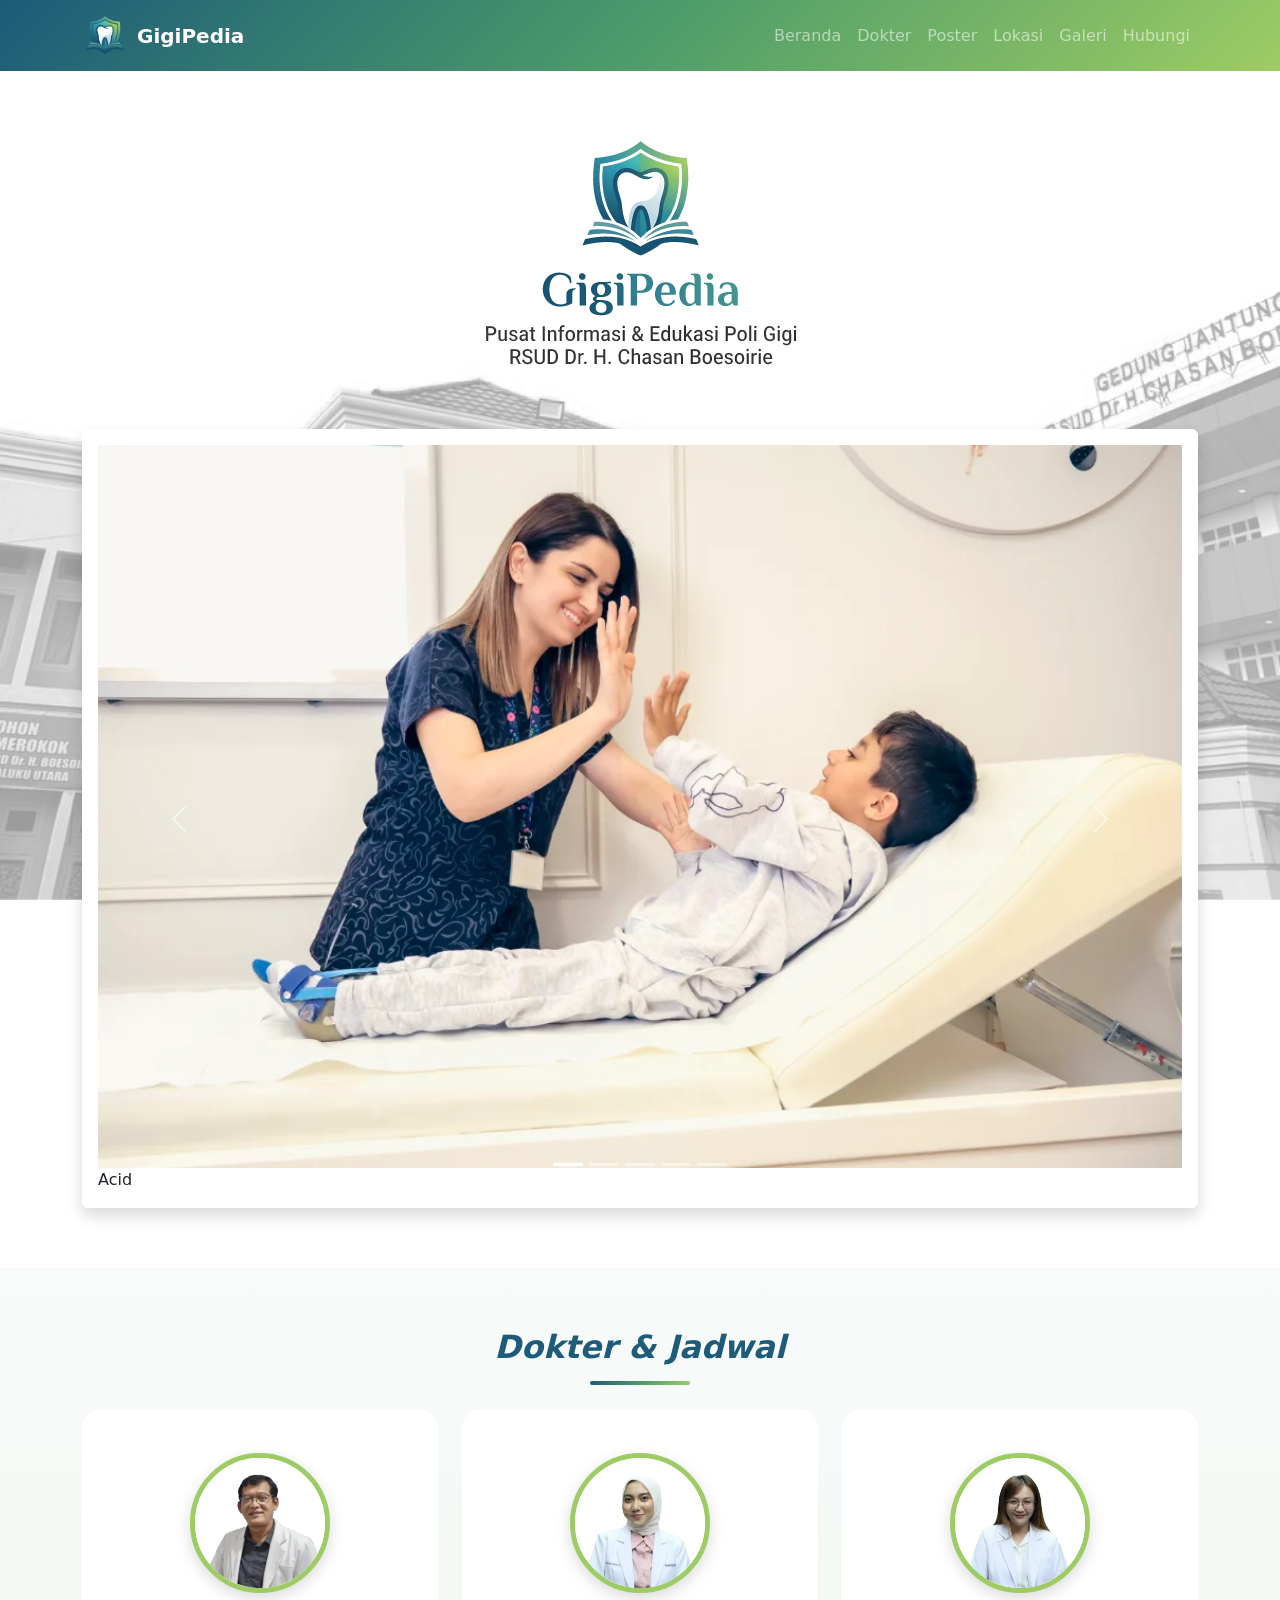
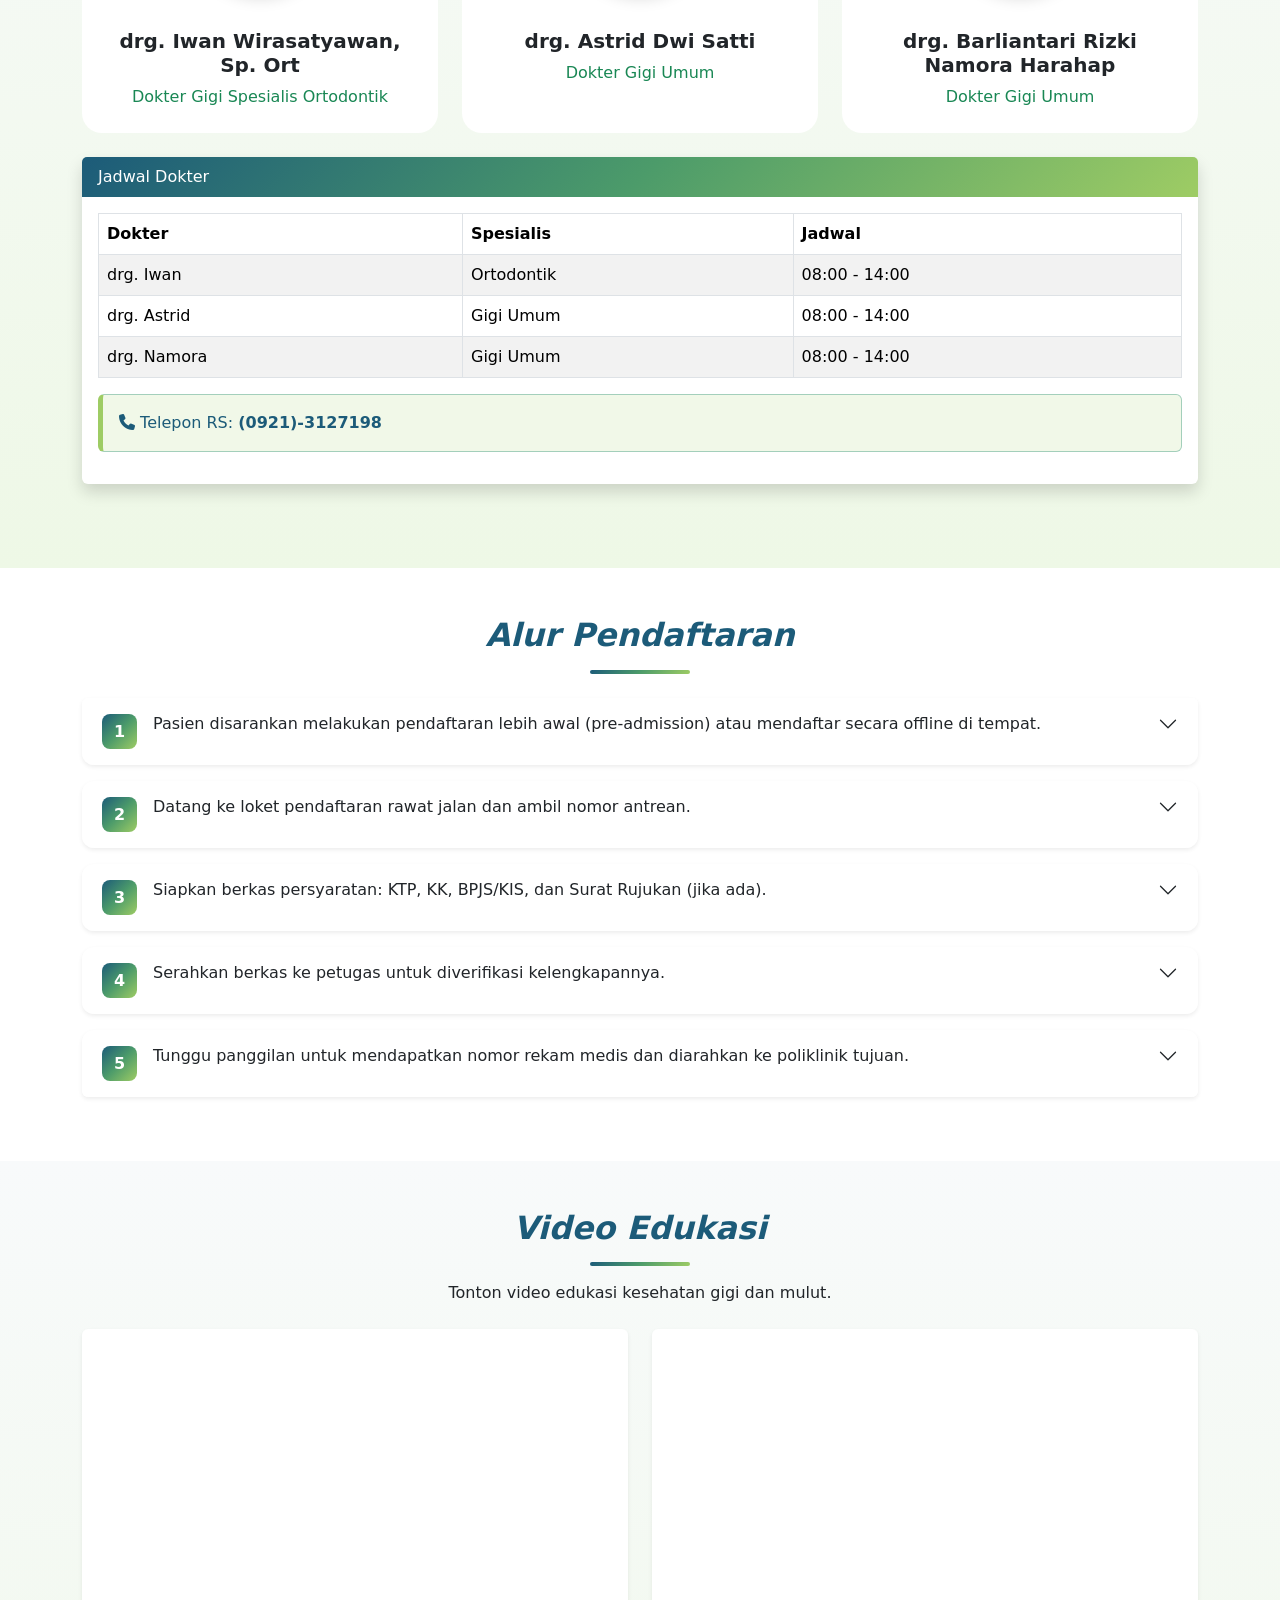
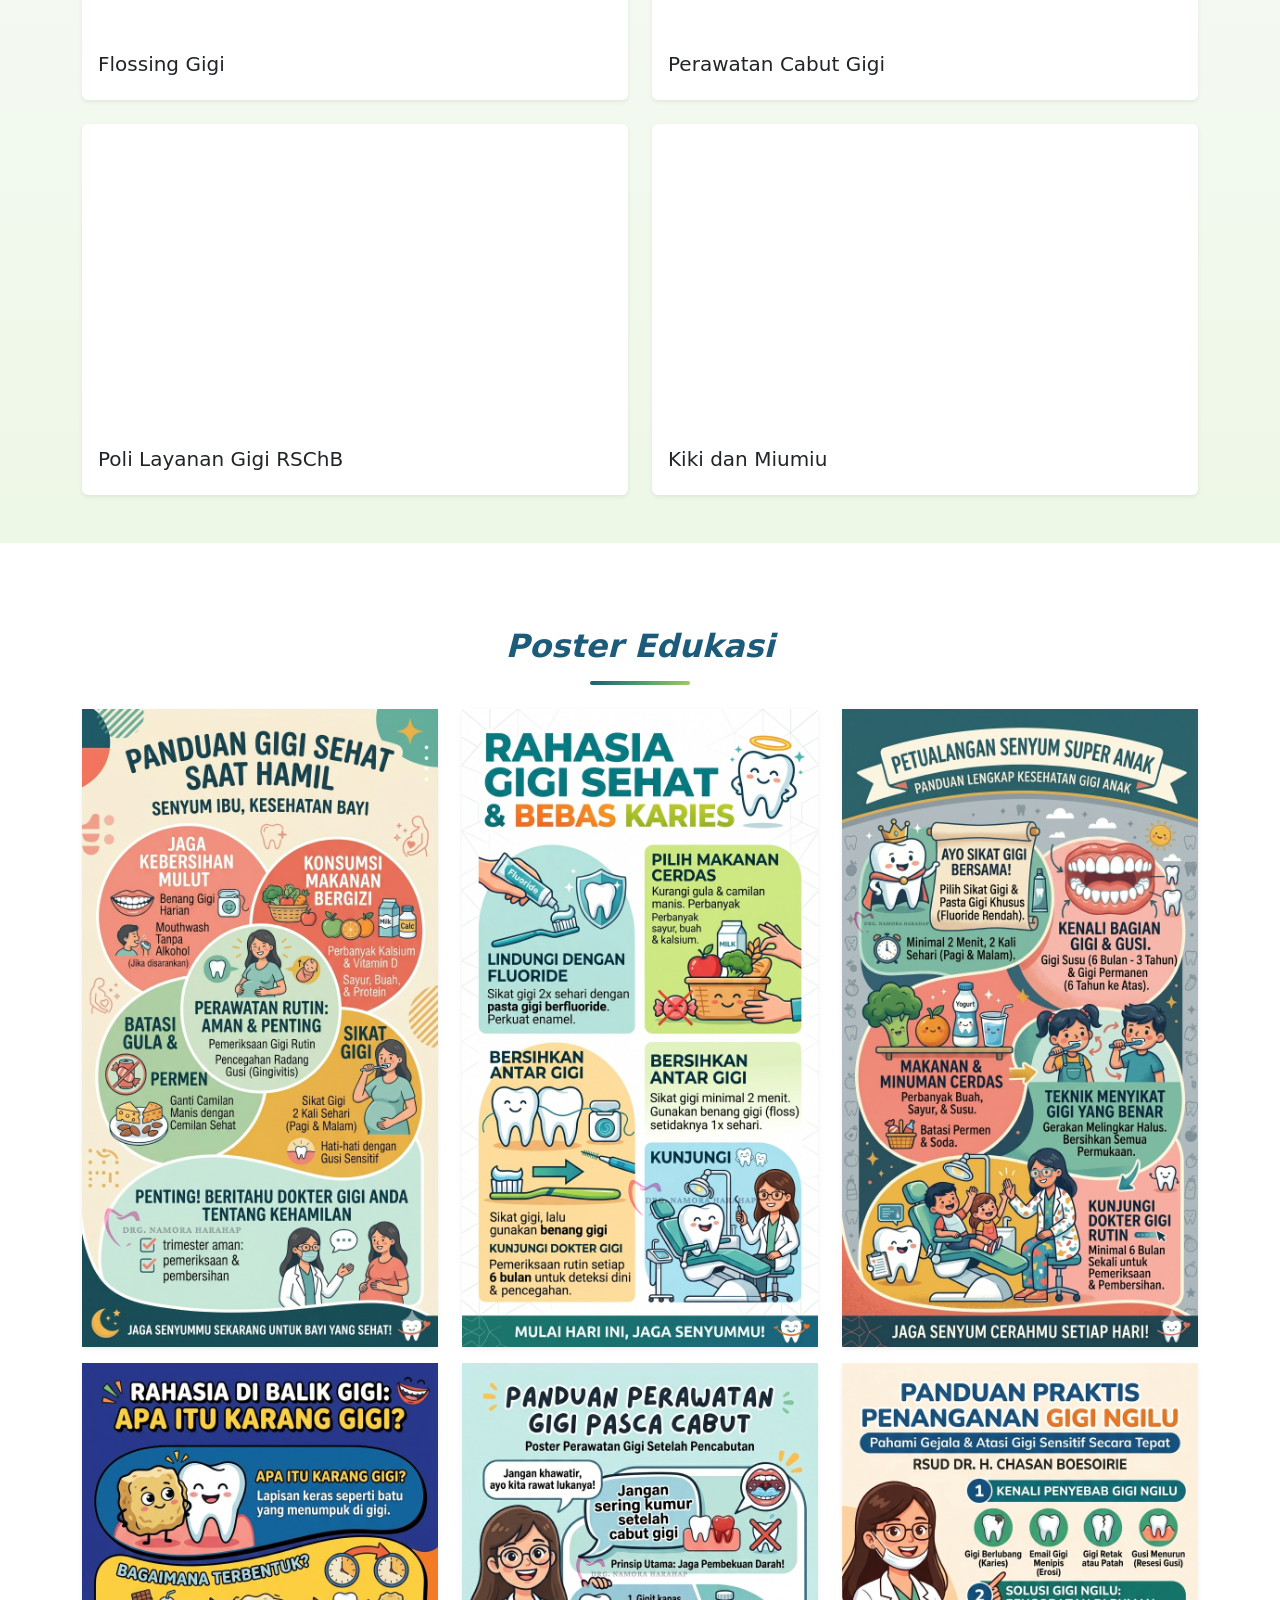
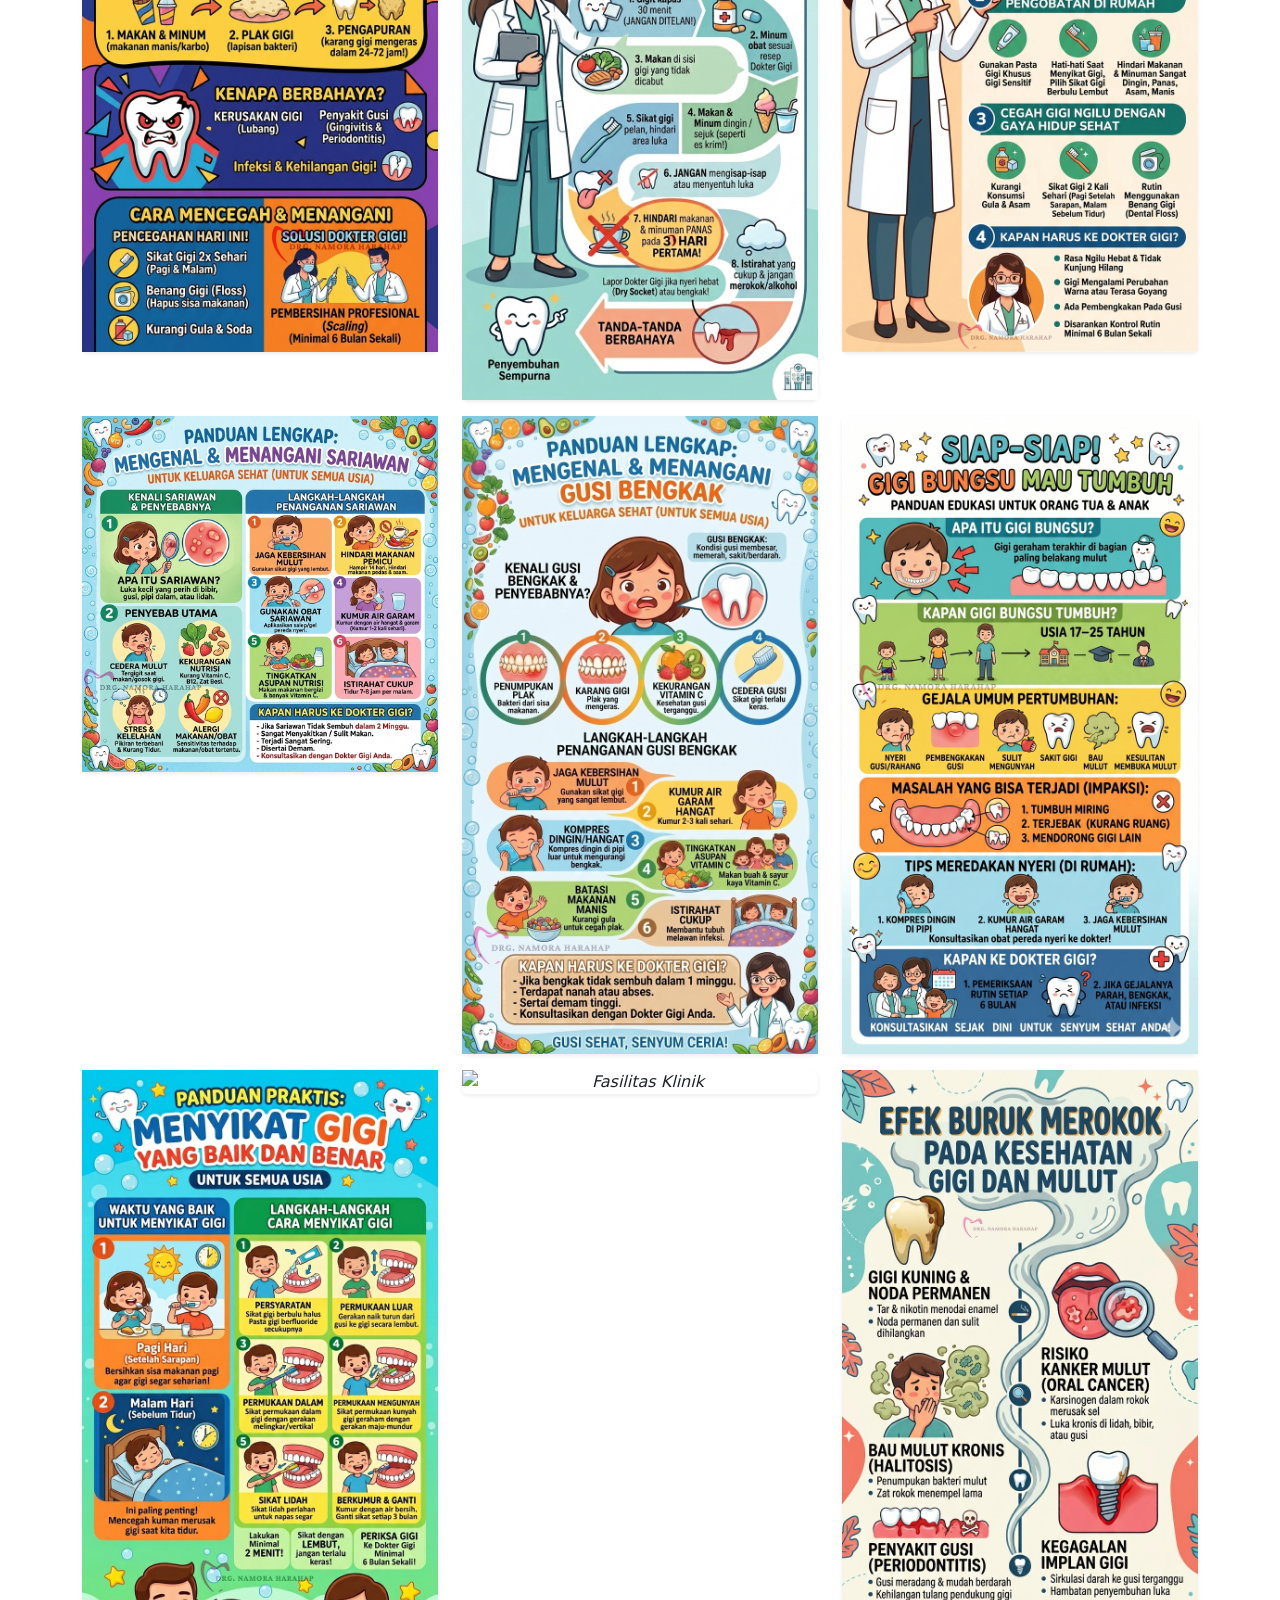
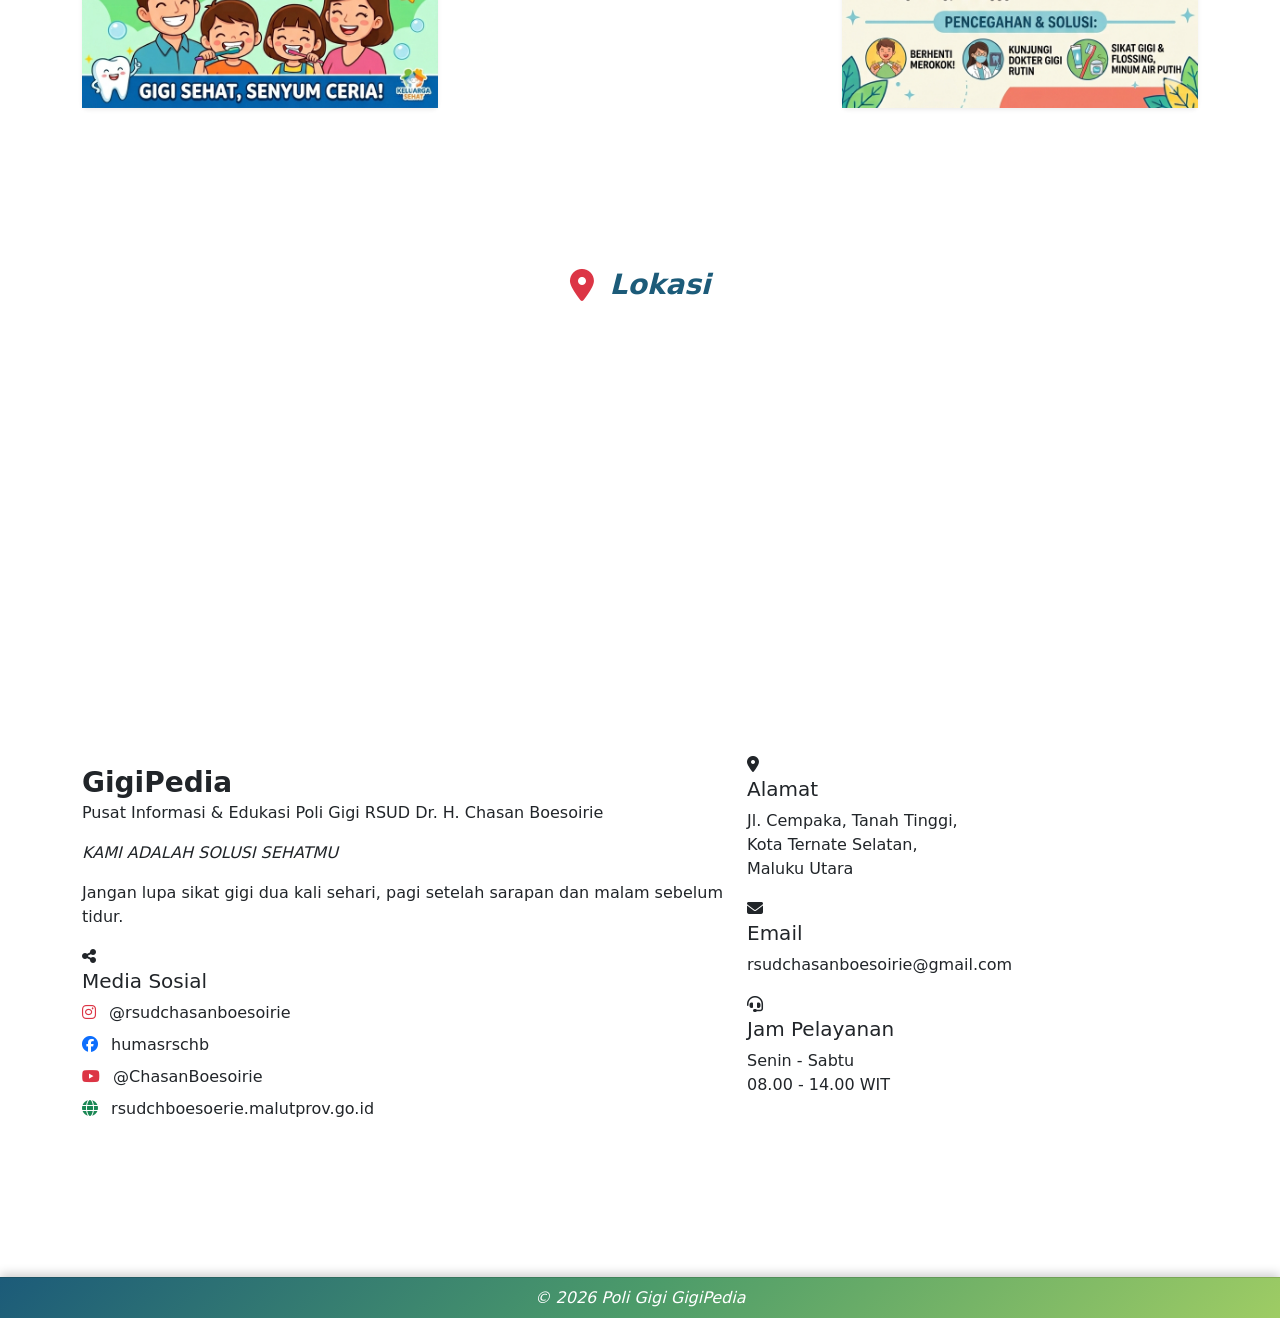
==== commit eac68b30: "Gigipedia_09 perbaiki_indeks yang kesembilan" ====
--- a/index.html
+++ b/index.html
@@ -646,6 +646,32 @@
         </div>
     </div>
 
+    <!-- Dokter 2 -->
+    <div class="col-lg-4 col-md-6">
+        <div class="card doctor-card text-center h-100">
+
+            <div class="pt-4">
+                <img src="File_foto/dokter_astrid.jpeg"
+                    alt="Dokter"
+                    class="doctor-photo">
+            </div>
+
+            <div class="card-body">
+                <h5 class="fw-bold">drg. Astrid Dwi Satti</h5>
+                <p class="text-success mb-2">
+                    Dokter Gigi Umum
+                </p>
+                <!--
+                <small class="text-muted">
+                    Fokus pada kesehatan dan tumbuh kembang gigi.
+                </small>
+                -->
+            </div>
+
+        </div>
+    </div>
+
+
 	<!-- Dokter 3 -->
     <div class="col-lg-4 col-md-6">
         <div class="card doctor-card text-center h-100">
@@ -674,30 +700,6 @@
     </div>
 
 
-    <!-- Dokter 2 -->
-    <div class="col-lg-4 col-md-6">
-        <div class="card doctor-card text-center h-100">
-
-            <div class="pt-4">
-                <img src="File_foto/dokter_astrid.jpeg"
-                    alt="Dokter"
-                    class="doctor-photo">
-            </div>
-
-            <div class="card-body">
-                <h5 class="fw-bold">drg. Astrid Dwi Satti</h5>
-                <p class="text-success mb-2">
-                    Dokter Gigi Umum
-                </p>
-                <!--
-                <small class="text-muted">
-                    Fokus pada kesehatan dan tumbuh kembang gigi.
-                </small>
-                -->
-            </div>
-
-        </div>
-    </div>
 
 
 </div>
@@ -966,13 +968,15 @@
        allowfullscreen>
        </iframe>
                     </div>
-
+					
+					
                     <div class="card-body">
                         <h5 id="section_terakhir" class="card-title">Flossing Gigi</h5>
-                        <p id="section_terakhir" class="card-text">
+                        <!--<p id="section_terakhir" class="card-text">
                             Mari kita dengarkan lagu edukasi gigi
-                        </p>
-                    </div>
+                        </p>-->
+                    </div>
+                    
                 </div>
             </div>
           
@@ -985,13 +989,12 @@
        allowfullscreen>
        </iframe>
                     </div>
-
+					
                     <div class="card-body">
                         <h5 id="section_terakhir" class="card-title">Perawatan Cabut Gigi</h5>
-                        <p id="section_terakhir" class="card-text">
-                            Setalah cabut gigi apa yang harus di hindari
-                        </p>
-                    </div>
+                        
+                    </div>
+                    
                 </div>
             </div>
           
@@ -1004,14 +1007,12 @@
        allowfullscreen>
        </iframe>
                     </div>
-
+					
                     <div class="card-body">
                         <h5 id="section_terakhir" class="card-title">Poli Layanan Gigi RSChB</h5>
-                        <p id="section_terakhir" class="card-text">
-                            Seperti apa ya pelayanan di Poli Gigi
-                            RSUD Dr. H. Chasan Boesoirie???
-                        </p>
-                    </div>
+                        
+                    </div>
+                    
                 </div>
             </div>
           
@@ -1021,13 +1022,11 @@
                     <div class="ratio ratio-16x9">
 <iframe width="560" height="315" src="https://www.youtube.com/embed/-w3JQqLZb3M?si=79q24lcPlappYiFz" title="YouTube video player" frameborder="0" allow="accelerometer; autoplay; clipboard-write; encrypted-media; gyroscope; picture-in-picture; web-share" referrerpolicy="strict-origin-when-cross-origin" allowfullscreen></iframe>
                     </div>
-
+					
                     <div class="card-body">
                         <h5 id="section_terakhir" class="card-title">Kiki dan Miumiu</h5>
-                        <p  id="section_terakhir" class="card-text">
-                            Perjalanan Panda Menjadi Dokter Gigi
-                        </p>
-                    </div>
+                    </div>
+                    
                 </div>
             </div>
 
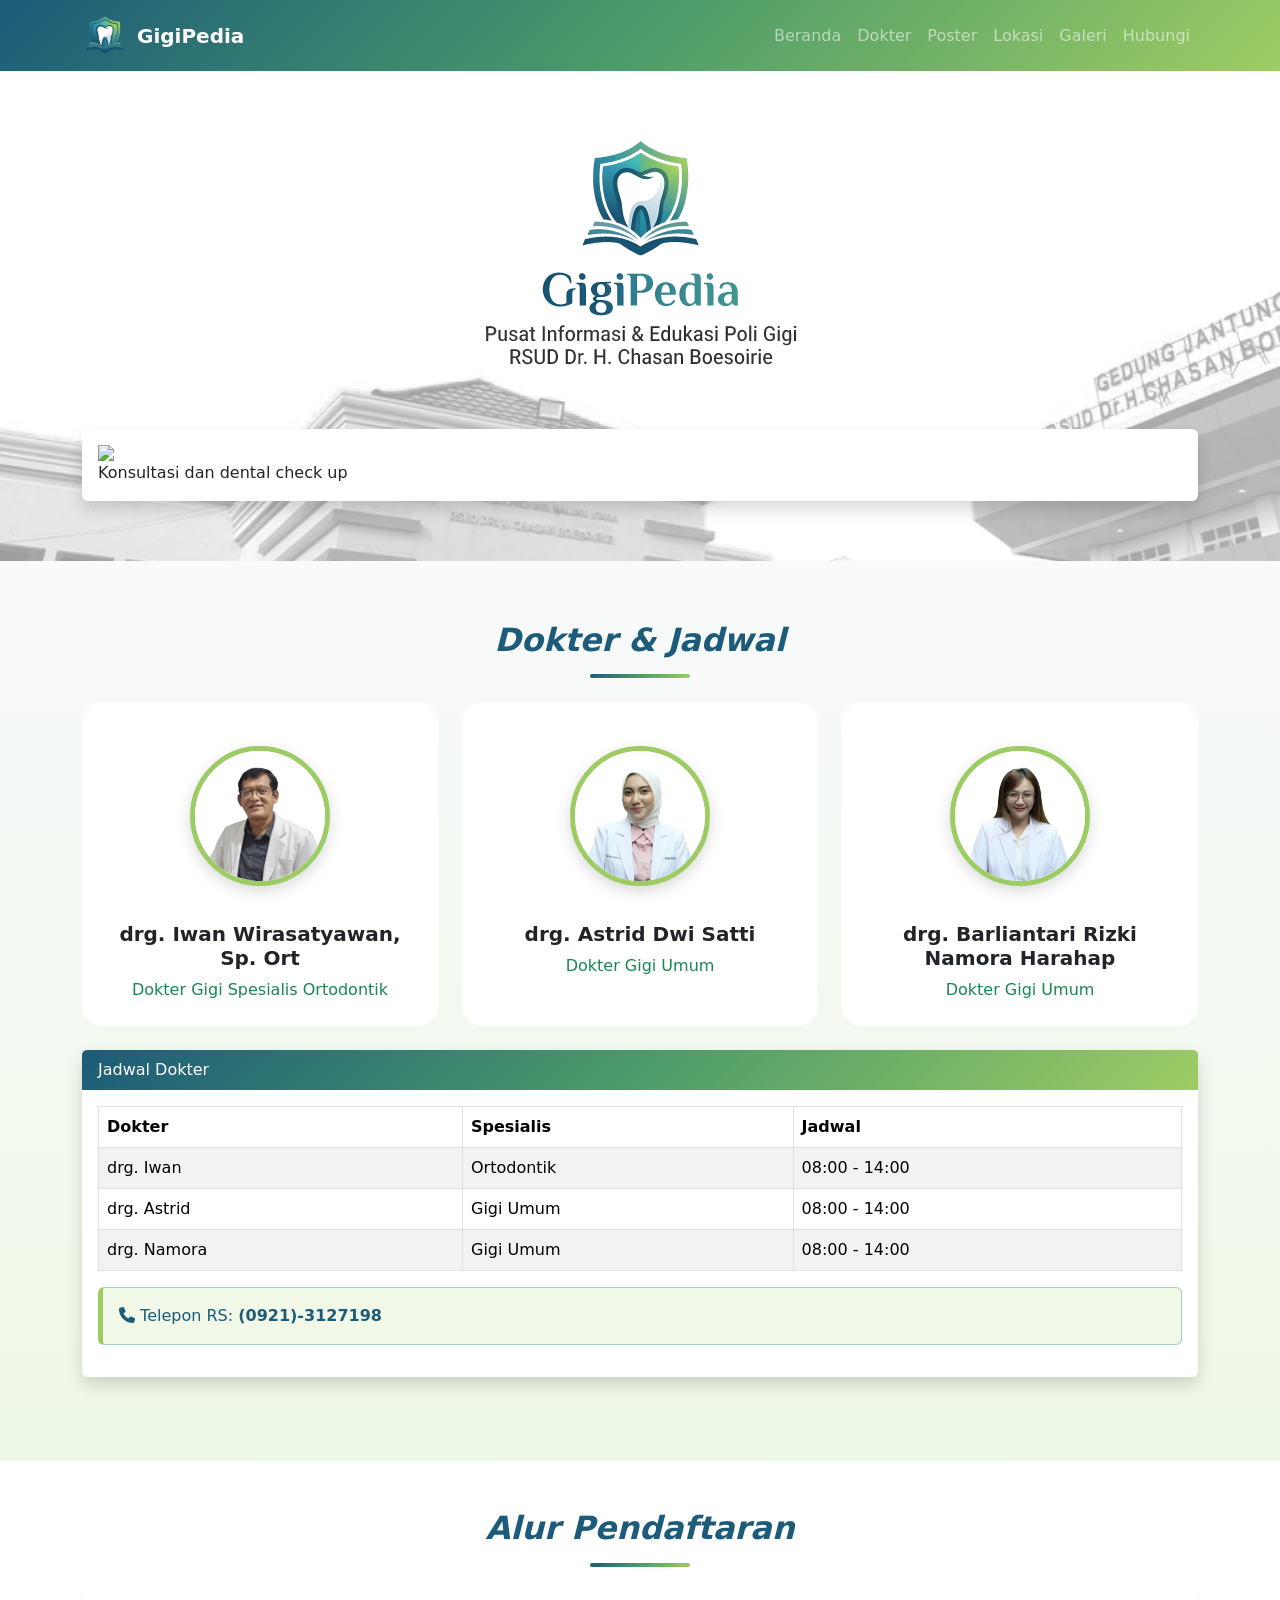
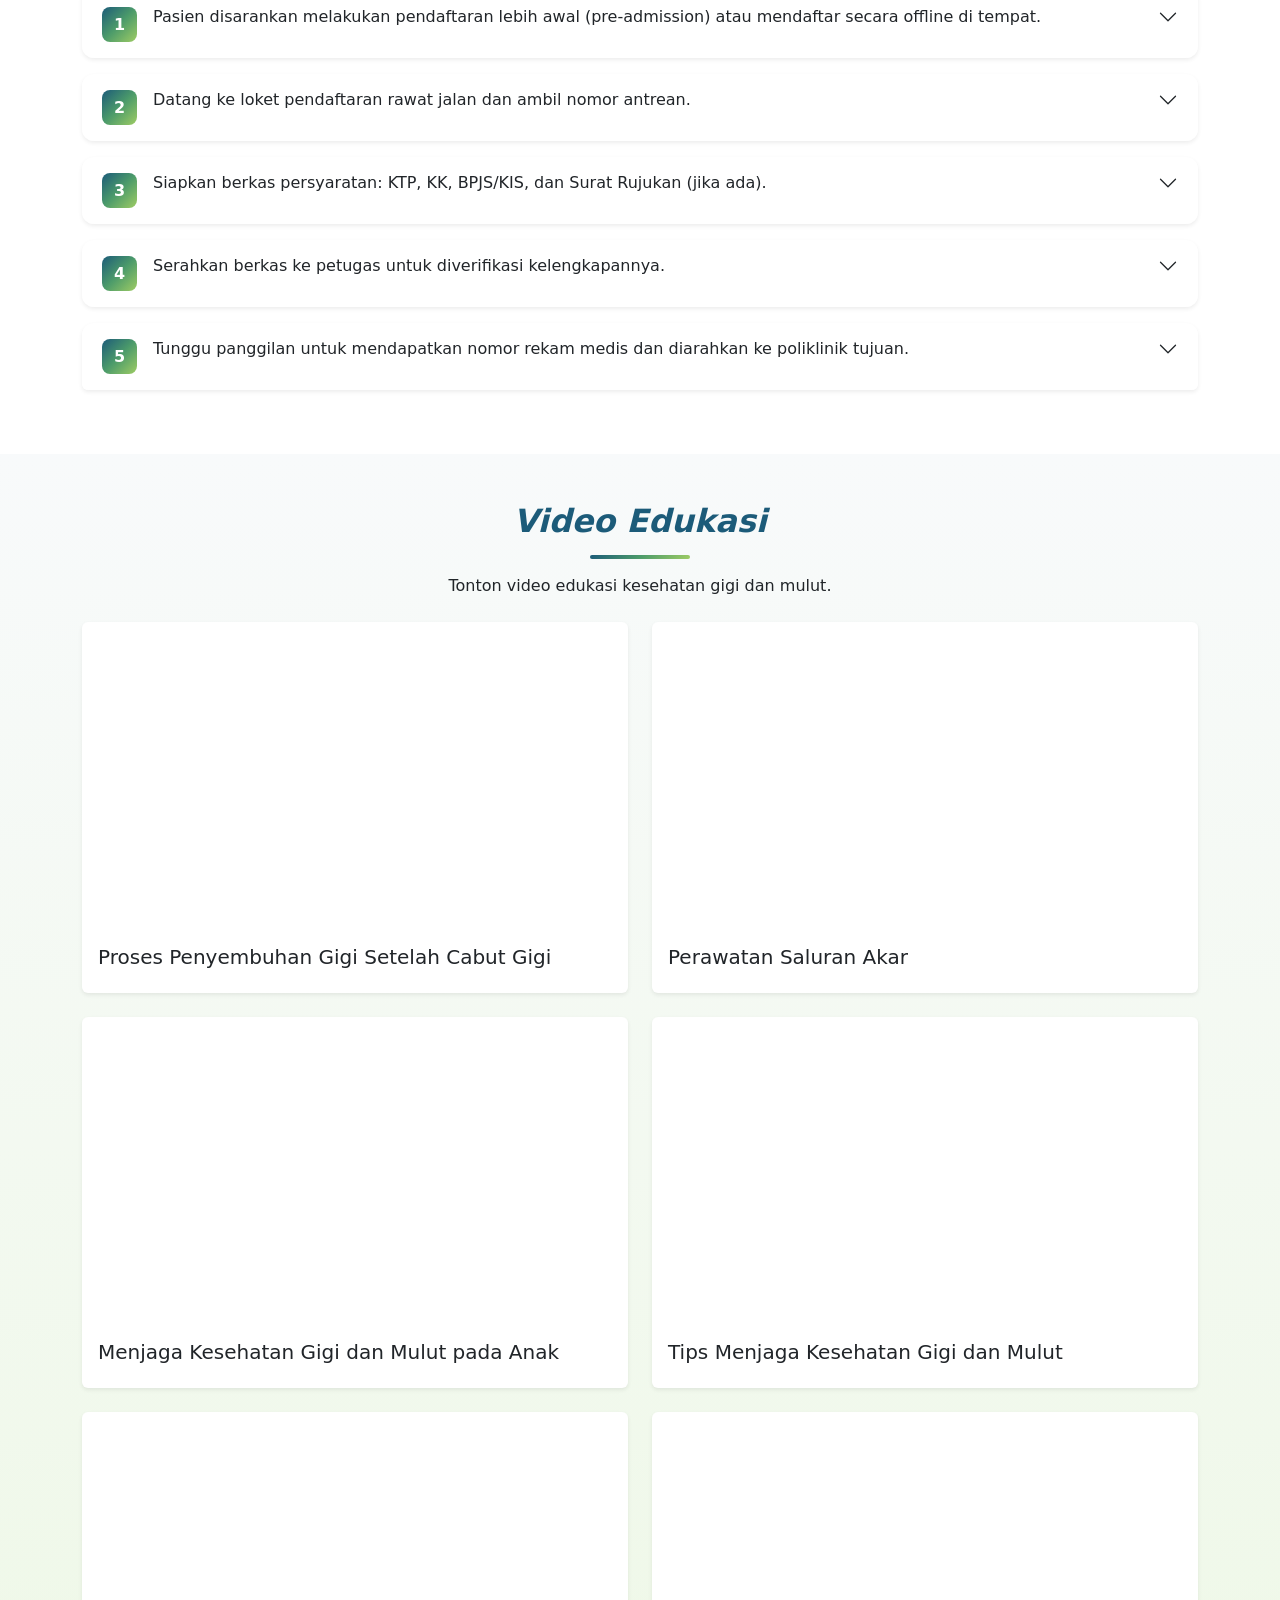
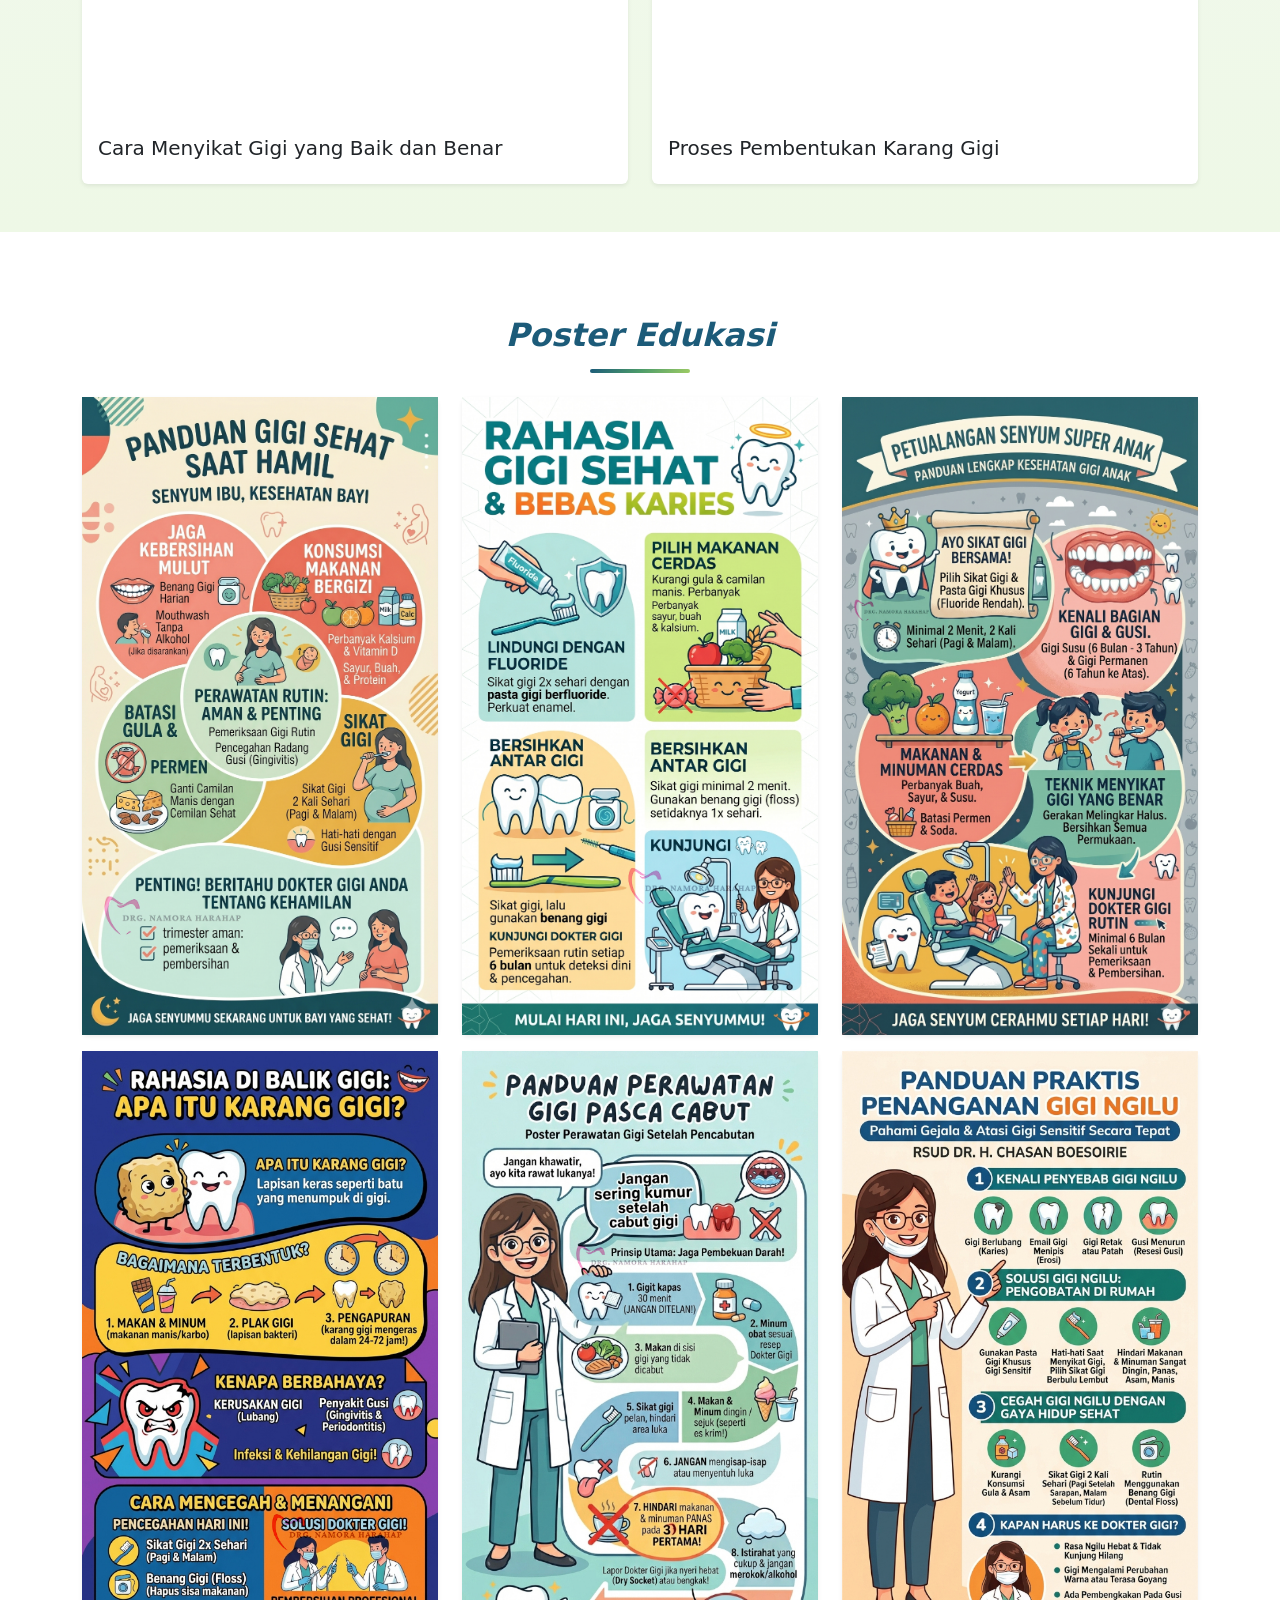
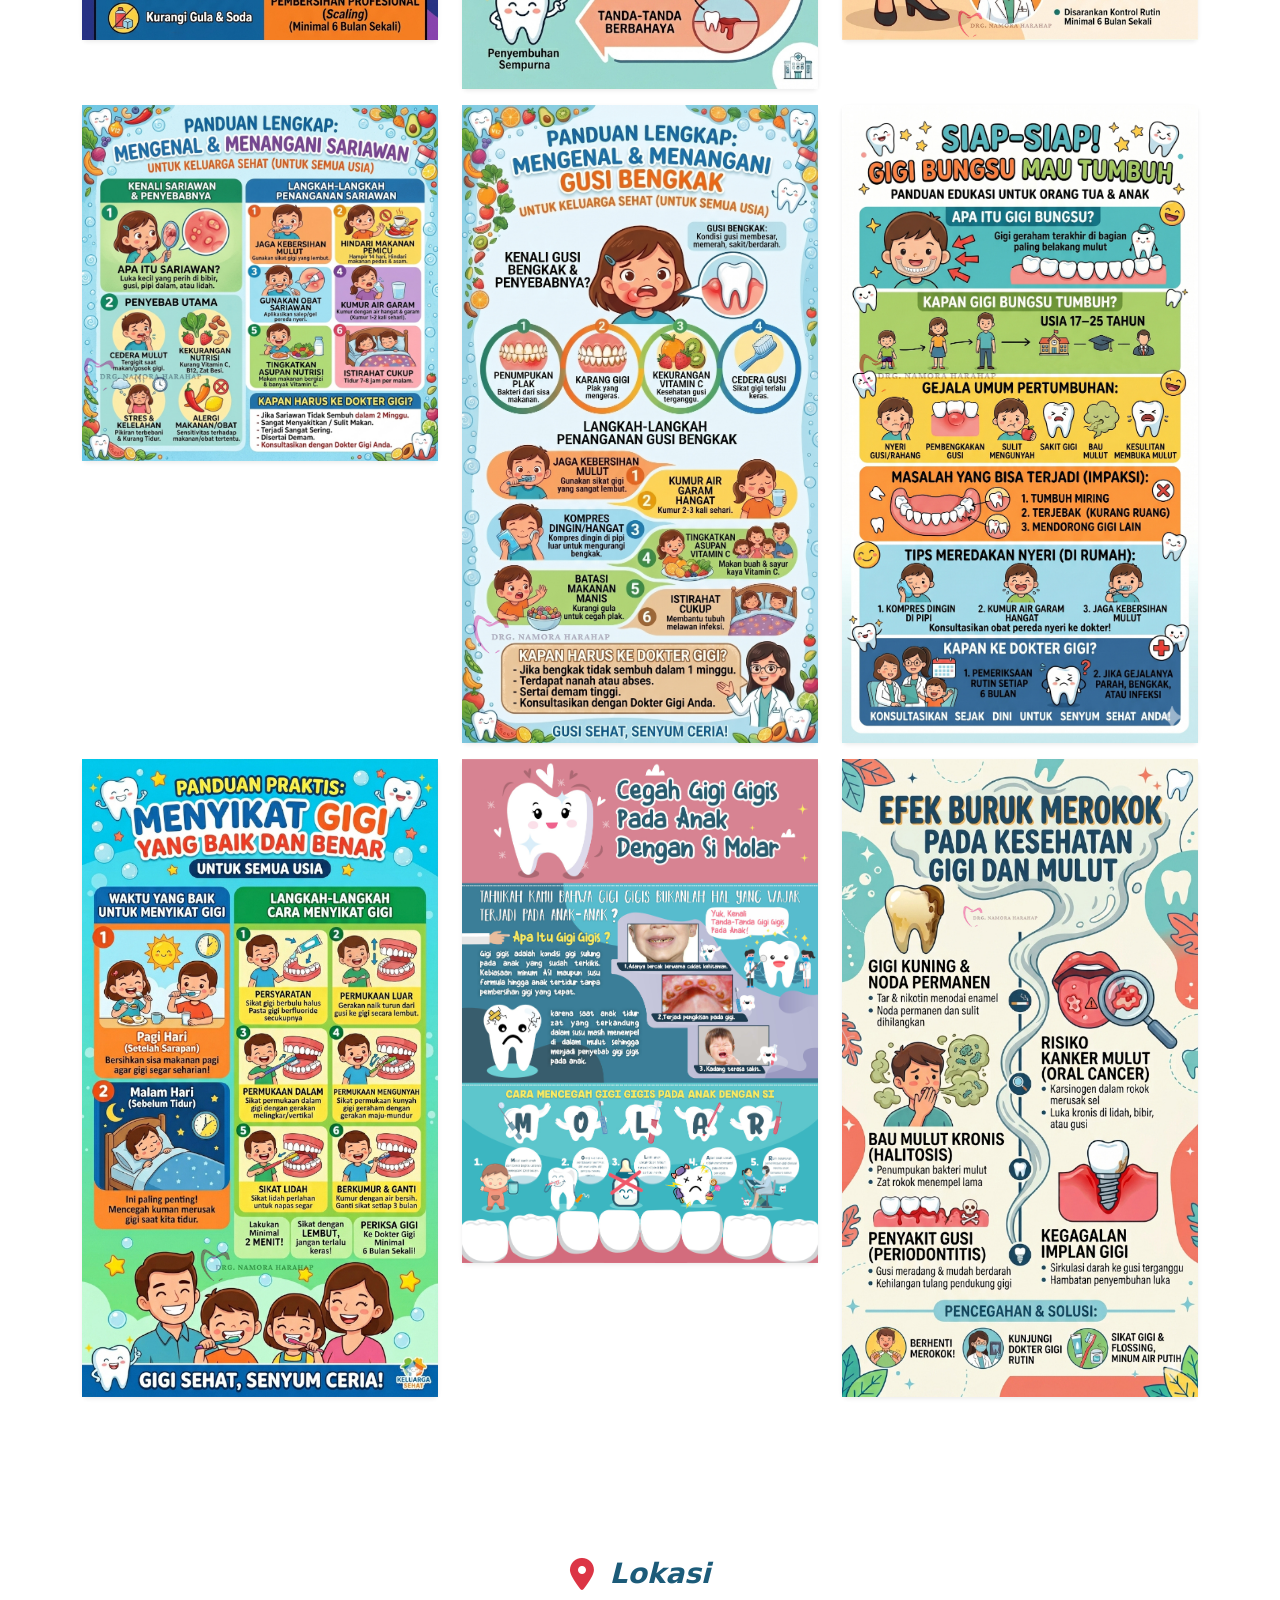
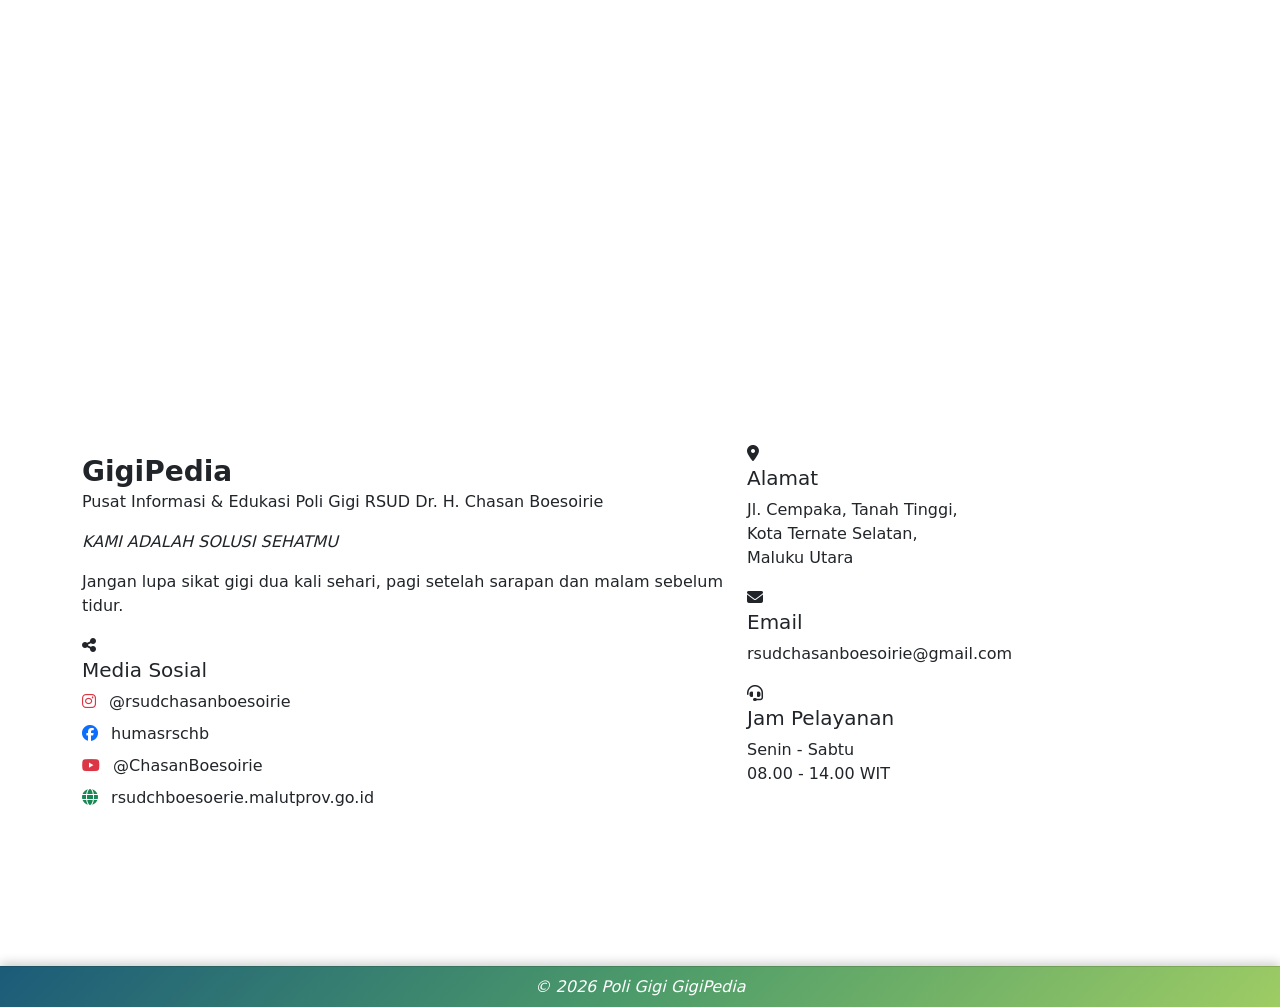
==== commit cb6a808d: "Gigipedia_13 index update foto di crausel dan tambah video" ====
--- a/index.html
+++ b/index.html
@@ -517,10 +517,10 @@
 
 							<div class="carousel-image-wrapper">
 
-								<img src="File GigiPedia/pediatrics-4.webp" class="d-block w-100">
+								<img src="File GigiPedia/Konsultasi_dan_dental_check_up.jpeg" class="d-block w-100">
 
 								<div class="carousel-caption-custom">
-									Acid
+									Konsultasi dan dental check up
 								</div>
 
 							</div>
@@ -531,10 +531,10 @@
 
 							<div class="carousel-image-wrapper">
 
-								<img src="File GigiPedia/consultation-4.webp" class="d-block w-100">
+								<img src="File GigiPedia/Pencabutan_gigi.jpeg" class="d-block w-100">
 
 								<div class="carousel-caption-custom">
-									Dokter Gigi dan Perawat
+									Pencabutan gigi
 								</div>
 
 							</div>
@@ -545,10 +545,10 @@
 
 							<div class="carousel-image-wrapper">
 
-								<img src="File GigiPedia/cardiology-3.webp" class="d-block w-100">
+								<img src="File GigiPedia/Pembersihan_karang_gigi.jpeg" class="d-block w-100">
 
 								<div class="carousel-caption-custom">
-									<i>Pemeriksaan</ii>
+									<i>Pembersihan karang gigi</ii>
 								</div>
 
 							</div>
@@ -559,10 +559,10 @@
 
 							<div class="carousel-image-wrapper">
 
-								<img src="File GigiPedia/cardiology-2.webp" class="d-block w-100">
+								<img src="File GigiPedia/Perawatan_saluran_akar_psa.jpeg" class="d-block w-100">
 
 								<div class="carousel-caption-custom">
-									<i>Agenda HUT</ii>
+									<i>Perawatan saluran akar (PSA)</ii>
 								</div>
 
 							</div>
@@ -573,10 +573,10 @@
 
 							<div class="carousel-image-wrapper">
 
-								<img src="File GigiPedia/cardiology-1.webp" class="d-block w-100">
+								<img src="File GigiPedia/Penambalan_gigi.jpeg" class="d-block w-100">
 
 								<div class="carousel-caption-custom">
-									<i>Hari Kemerdekaan</ii>
+									<i>Penambalan gigi</ii>
 								</div>
 
 							</div>
@@ -964,14 +964,14 @@
                 <div class="card video-card shadow-sm h-100">
                     <div class="ratio ratio-16x9">
        <iframe width="560" height="315" 
-       src="https://youtube.com/shorts/ikXb9qXOm0k?feature=share" 
+       src="https://youtu.be/6rgnCy3WGZ8?si=mcFDnLMSt0pqeA2T" 
        allowfullscreen>
        </iframe>
                     </div>
 					
 					
                     <div class="card-body">
-                        <h5 id="section_terakhir" class="card-title">Flossing Gigi</h5>
+                        <h5 id="section_terakhir" class="card-title">Proses Penyembuhan Gigi Setelah Cabut Gigi</h5>
                         <!--<p id="section_terakhir" class="card-text">
                             Mari kita dengarkan lagu edukasi gigi
                         </p>-->
@@ -985,13 +985,13 @@
                 <div class="card video-card shadow-sm h-100">
                     <div class="ratio ratio-16x9">
        <iframe width="560" height="315" 
-       src="https://youtube.com/shorts/abjiYMFvxfI?feature=share" 
+       src="https://youtu.be/RUalSnxrMjI?si=RbfosL4ATRXKWjWk" 
        allowfullscreen>
        </iframe>
                     </div>
 					
                     <div class="card-body">
-                        <h5 id="section_terakhir" class="card-title">Perawatan Cabut Gigi</h5>
+                        <h5 id="section_terakhir" class="card-title">Perawatan Saluran Akar</h5>
                         
                     </div>
                     
@@ -1003,13 +1003,13 @@
                 <div class="card video-card shadow-sm h-100">
                     <div class="ratio ratio-16x9">
        <iframe width="560" height="315" 
-       src="https://youtube.com/shorts/kfF-SKfzltA?si=CmbLEIfBqXVNJT0O" 
+       src="https://youtube.com/watch?v=-w3JQqLZb3M&feature=shared" 
        allowfullscreen>
        </iframe>
                     </div>
 					
                     <div class="card-body">
-                        <h5 id="section_terakhir" class="card-title">Poli Layanan Gigi RSChB</h5>
+                        <h5 id="section_terakhir" class="card-title">Menjaga Kesehatan Gigi dan Mulut pada Anak</h5>
                         
                     </div>
                     
@@ -1020,17 +1020,52 @@
             <div class="col-lg-6">
                 <div class="card video-card shadow-sm h-100">
                     <div class="ratio ratio-16x9">
-<iframe width="560" height="315" src="https://www.youtube.com/embed/-w3JQqLZb3M?si=79q24lcPlappYiFz" title="YouTube video player" frameborder="0" allow="accelerometer; autoplay; clipboard-write; encrypted-media; gyroscope; picture-in-picture; web-share" referrerpolicy="strict-origin-when-cross-origin" allowfullscreen></iframe>
+<iframe width="560" height="315" src="https://youtu.be/XOW4rxOwkHE?si=LrL6tD07iBxIH27r" title="YouTube video player" frameborder="0" allow="accelerometer; autoplay; clipboard-write; encrypted-media; gyroscope; picture-in-picture; web-share" referrerpolicy="strict-origin-when-cross-origin" allowfullscreen></iframe>
                     </div>
 					
                     <div class="card-body">
-                        <h5 id="section_terakhir" class="card-title">Kiki dan Miumiu</h5>
+                        <h5 id="section_terakhir" class="card-title">Tips Menjaga Kesehatan Gigi dan Mulut</h5>
                     </div>
                     
                 </div>
             </div>
 
-
+            <!-- Video 5 -->
+            <div class="col-lg-6">
+                <div class="card video-card shadow-sm h-100">
+                    <div class="ratio ratio-16x9">
+       <iframe width="560" height="315" 
+       src="https://youtu.be/B6JnZt7NA5c?feature=shared" 
+       allowfullscreen>
+       </iframe>
+                    </div>
+					
+                    <div class="card-body">
+                        <h5 id="section_terakhir" class="card-title">Cara Menyikat Gigi yang Baik dan Benar</h5>
+                        
+                    </div>
+                    
+                </div>
+            </div>
+          
+            <!-- Video 6 -->
+            <div class="col-lg-6">
+                <div class="card video-card shadow-sm h-100">
+                    <div class="ratio ratio-16x9">
+       <iframe width="560" height="315" 
+       src="https://youtu.be/k5Kz3xQzqF0?si=tEiYy3HVaSgOsv46" 
+       allowfullscreen>
+       </iframe>
+                    </div>
+					
+                    <div class="card-body">
+                        <h5 id="section_terakhir" class="card-title">Proses Pembentukan Karang Gigi</h5>
+                        
+                    </div>
+                    
+                </div>
+            </div>
+ 
 
 
         </div>
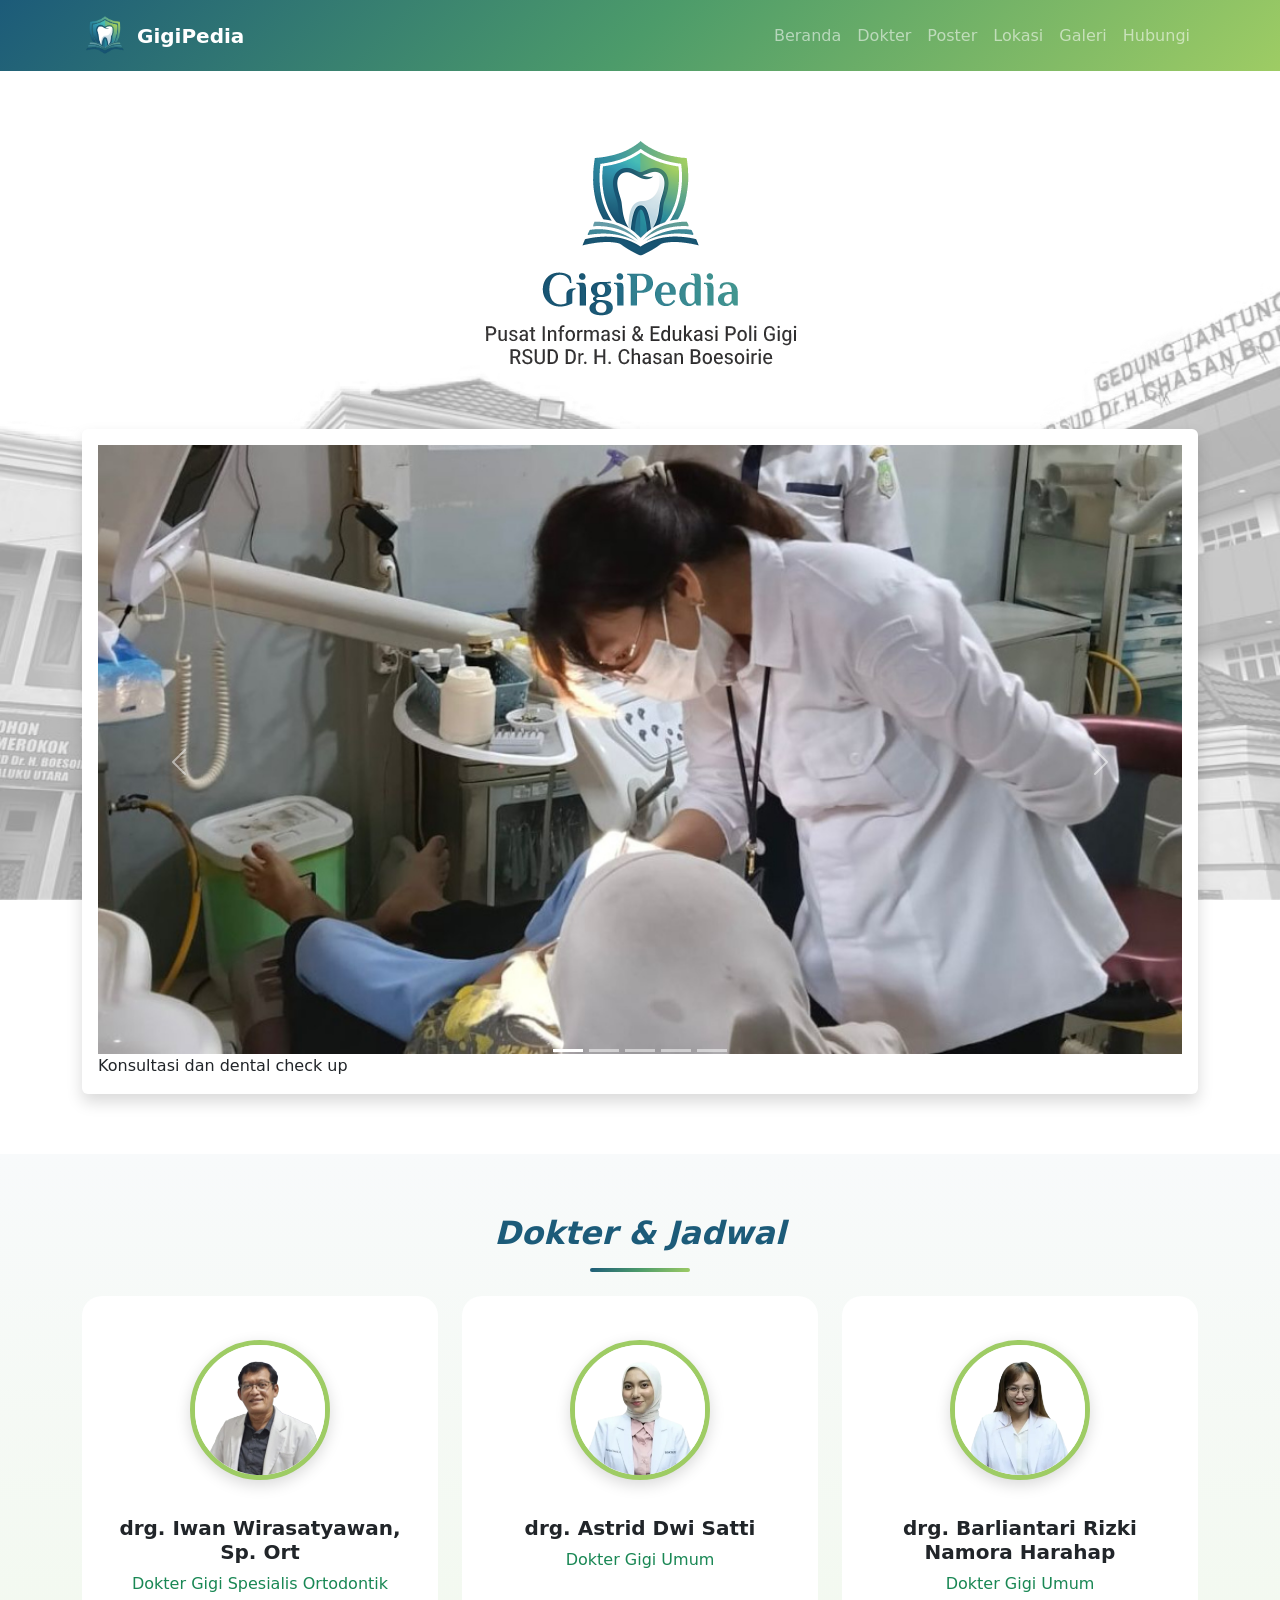
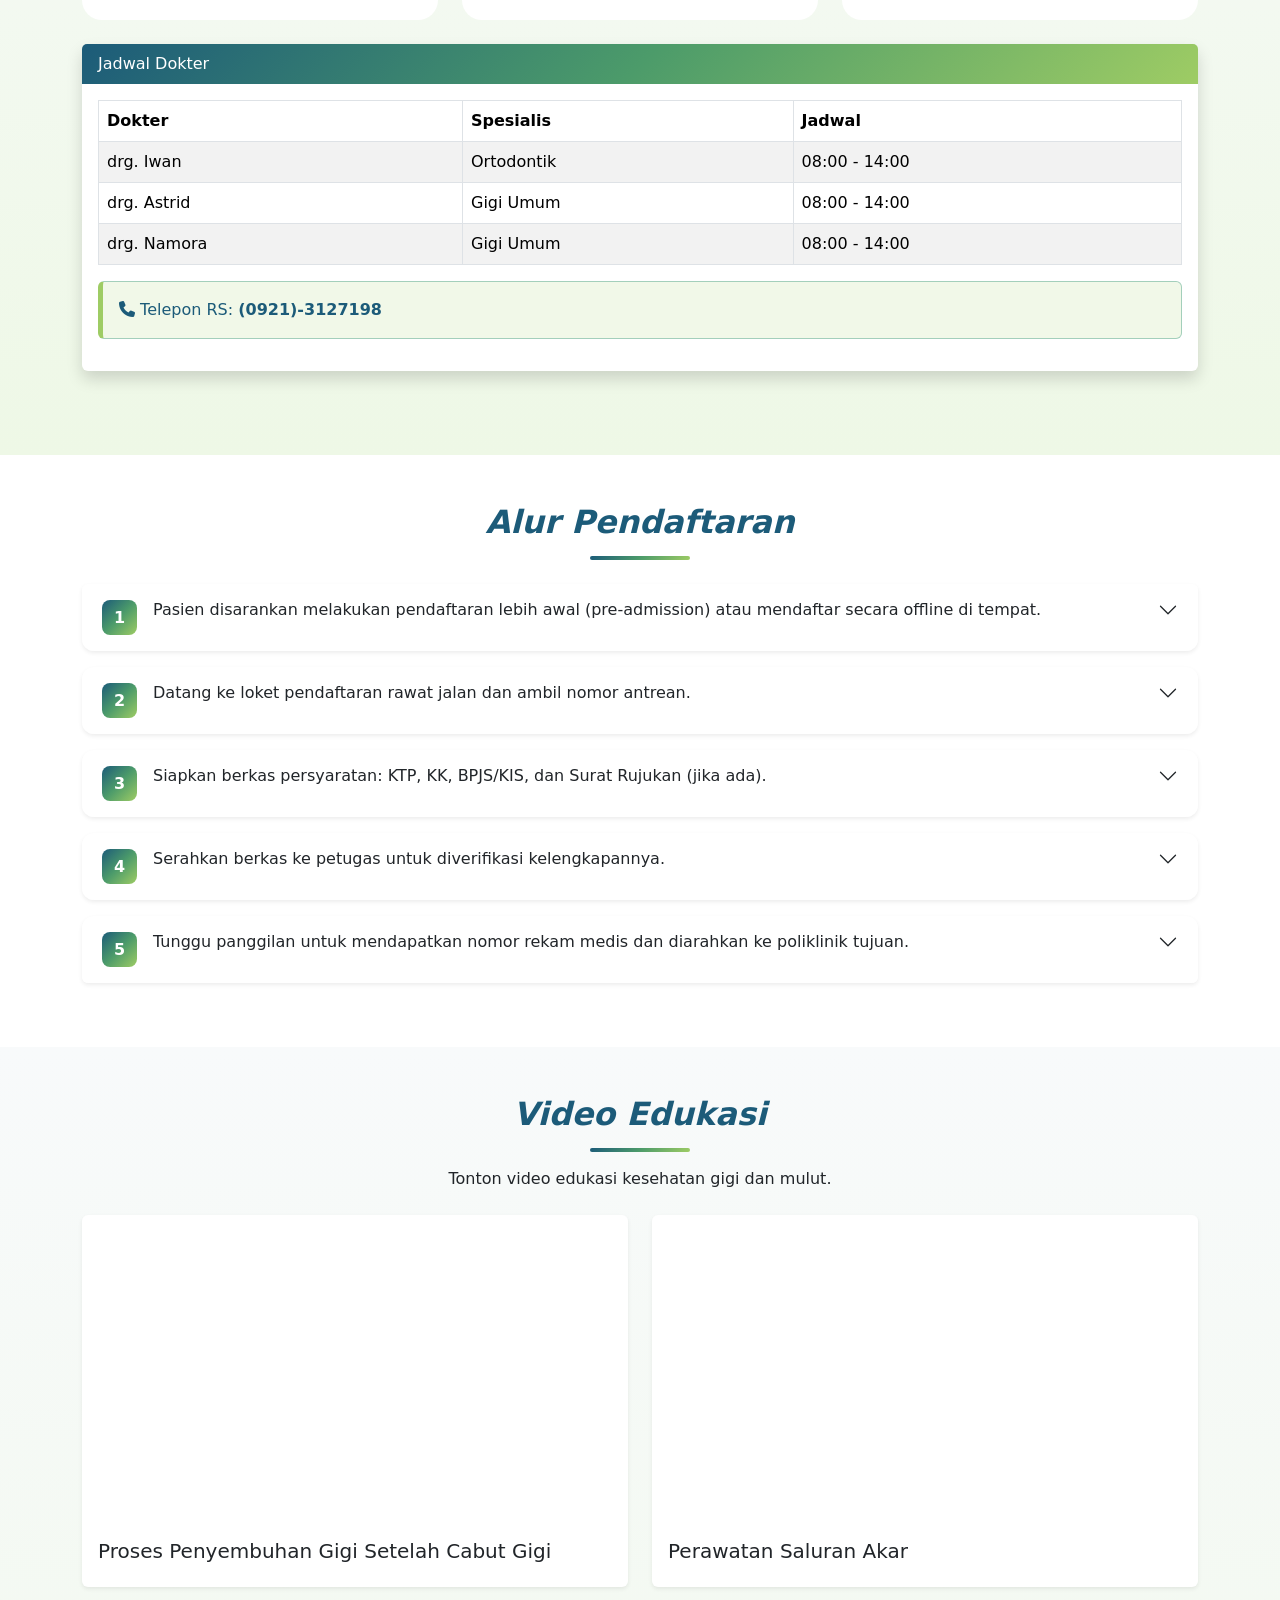
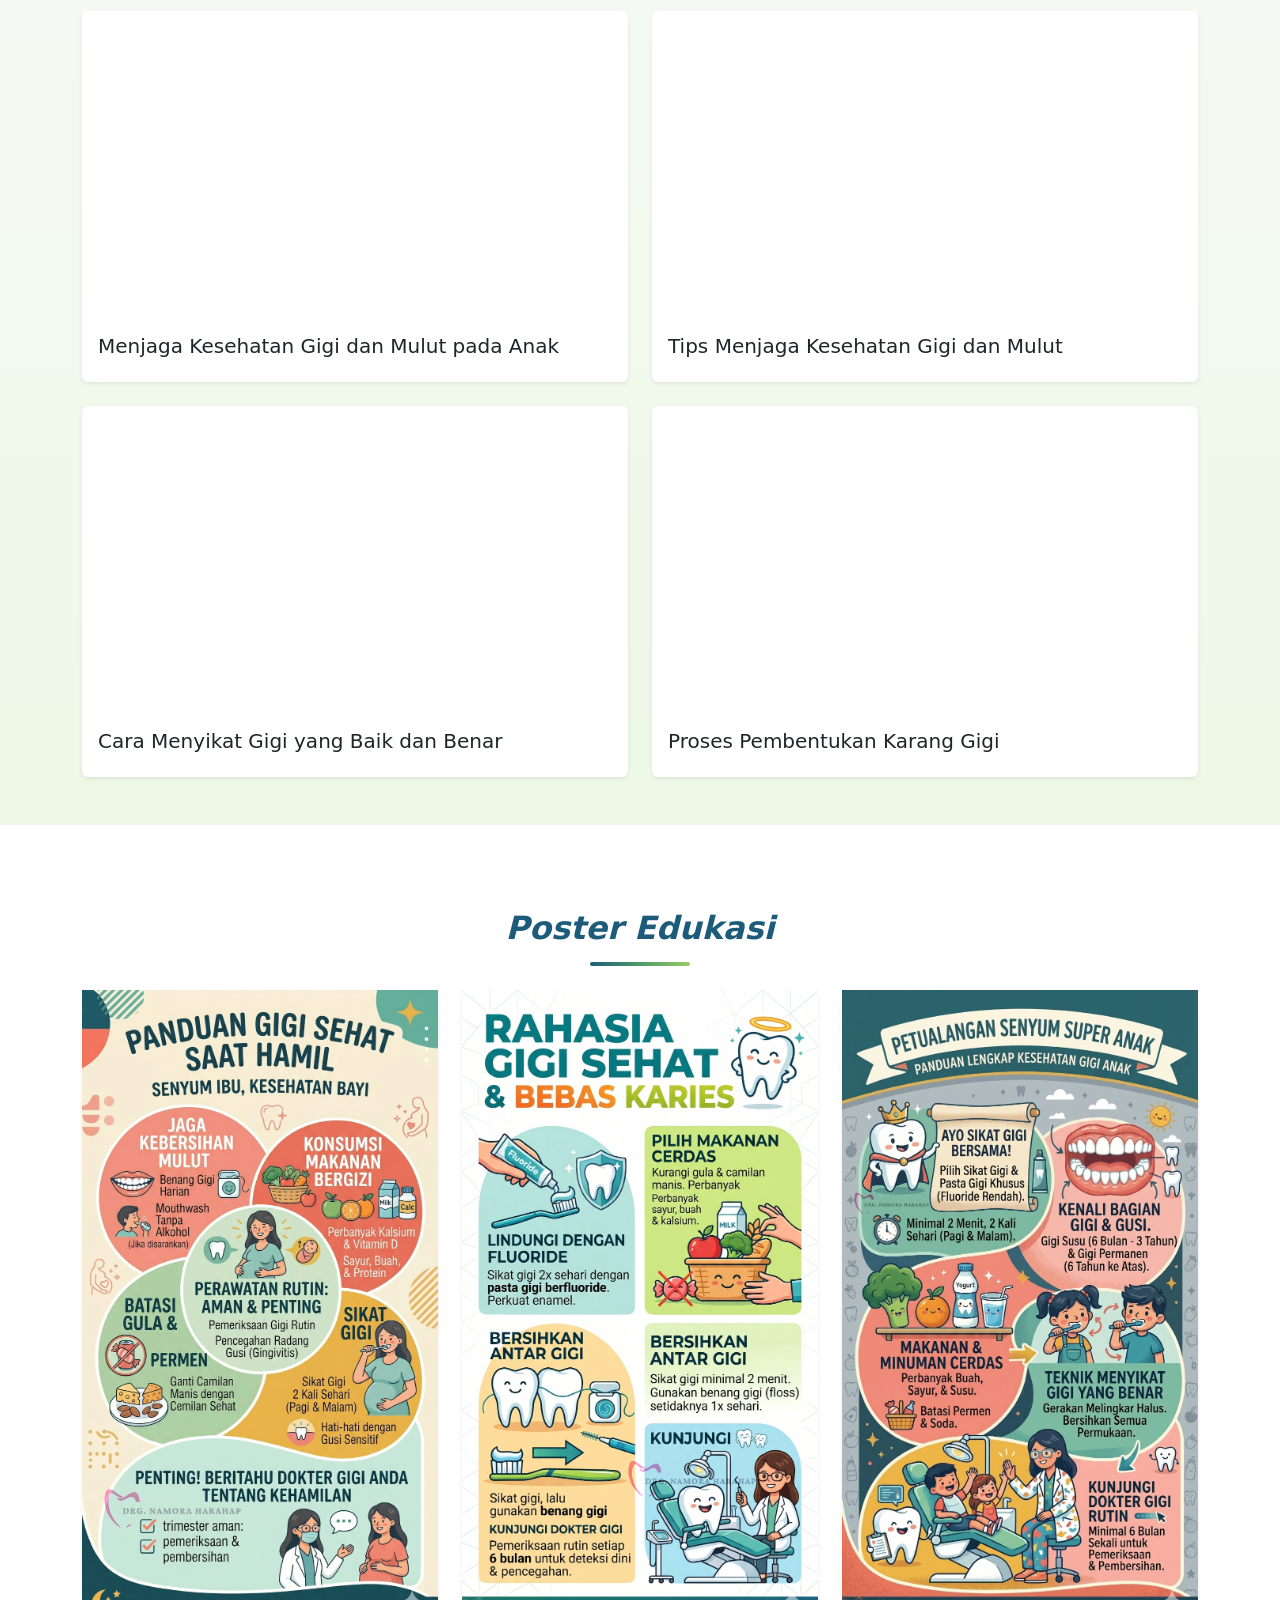
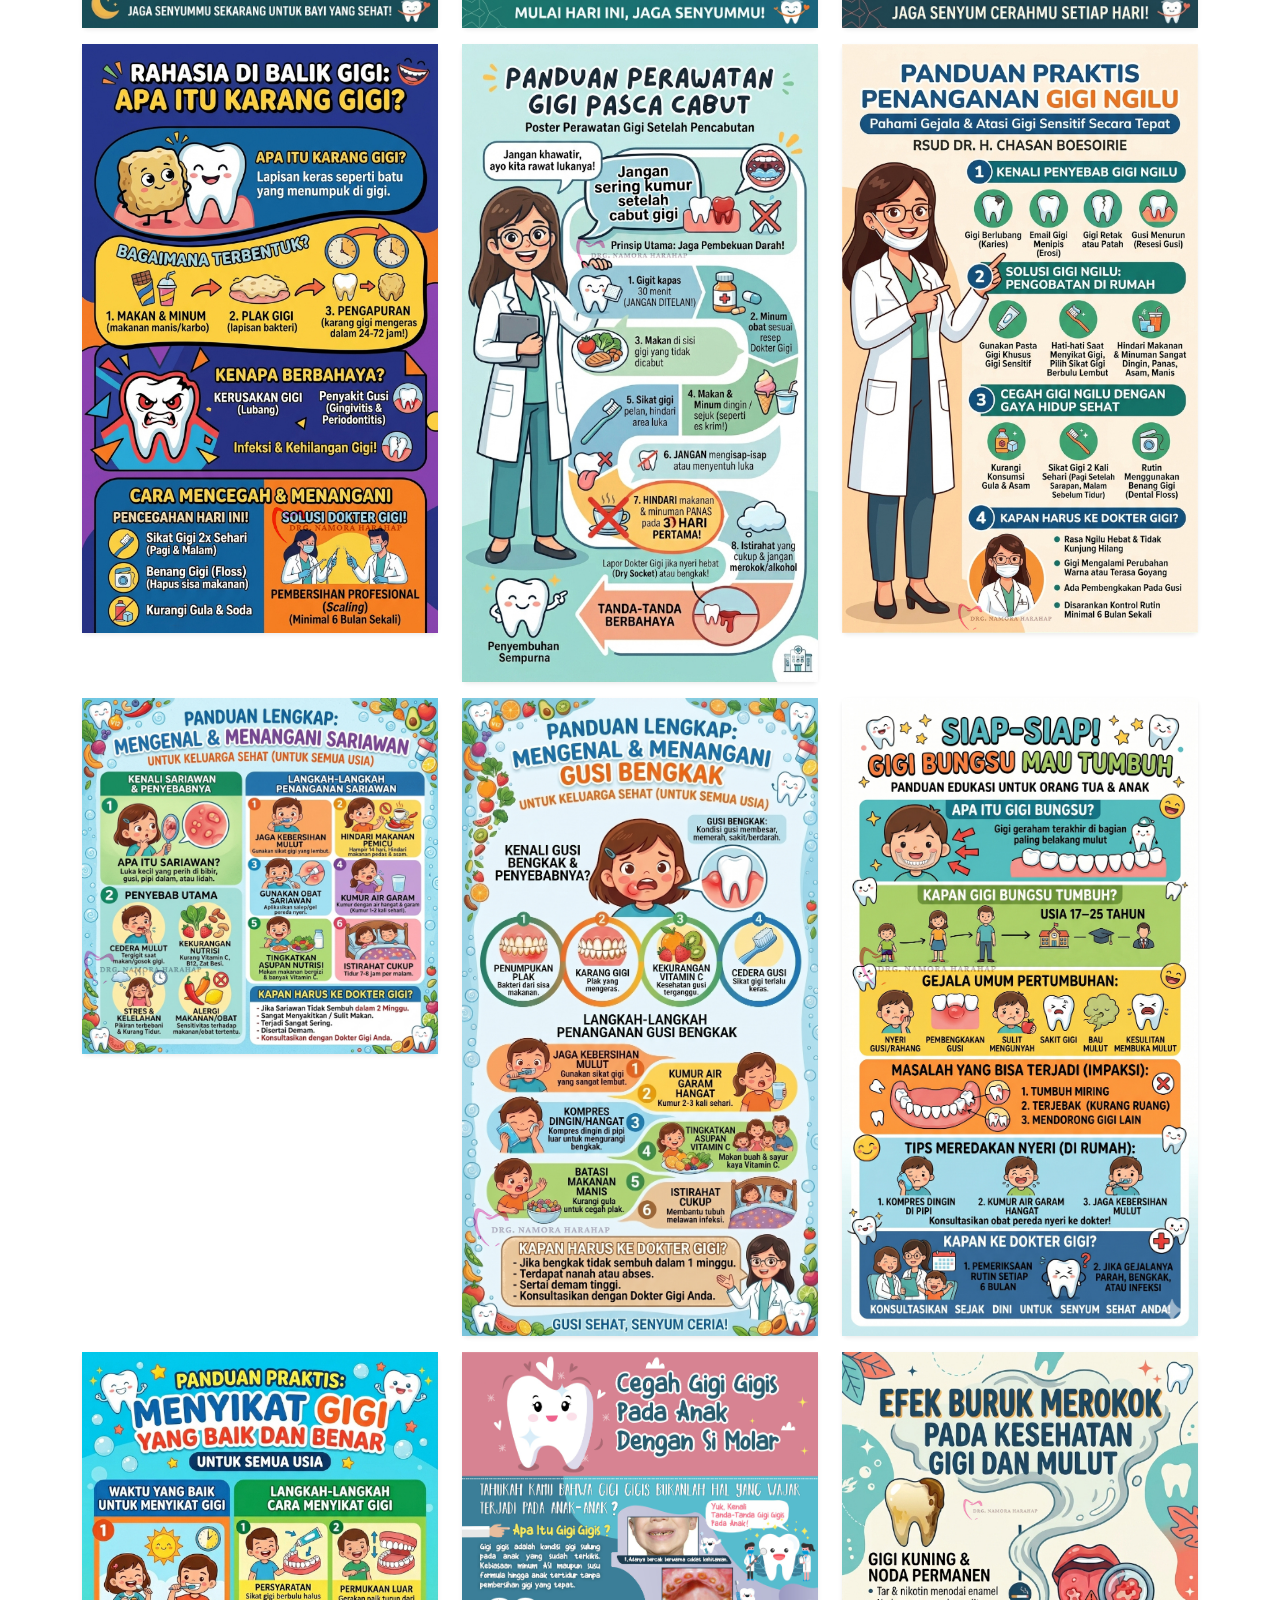
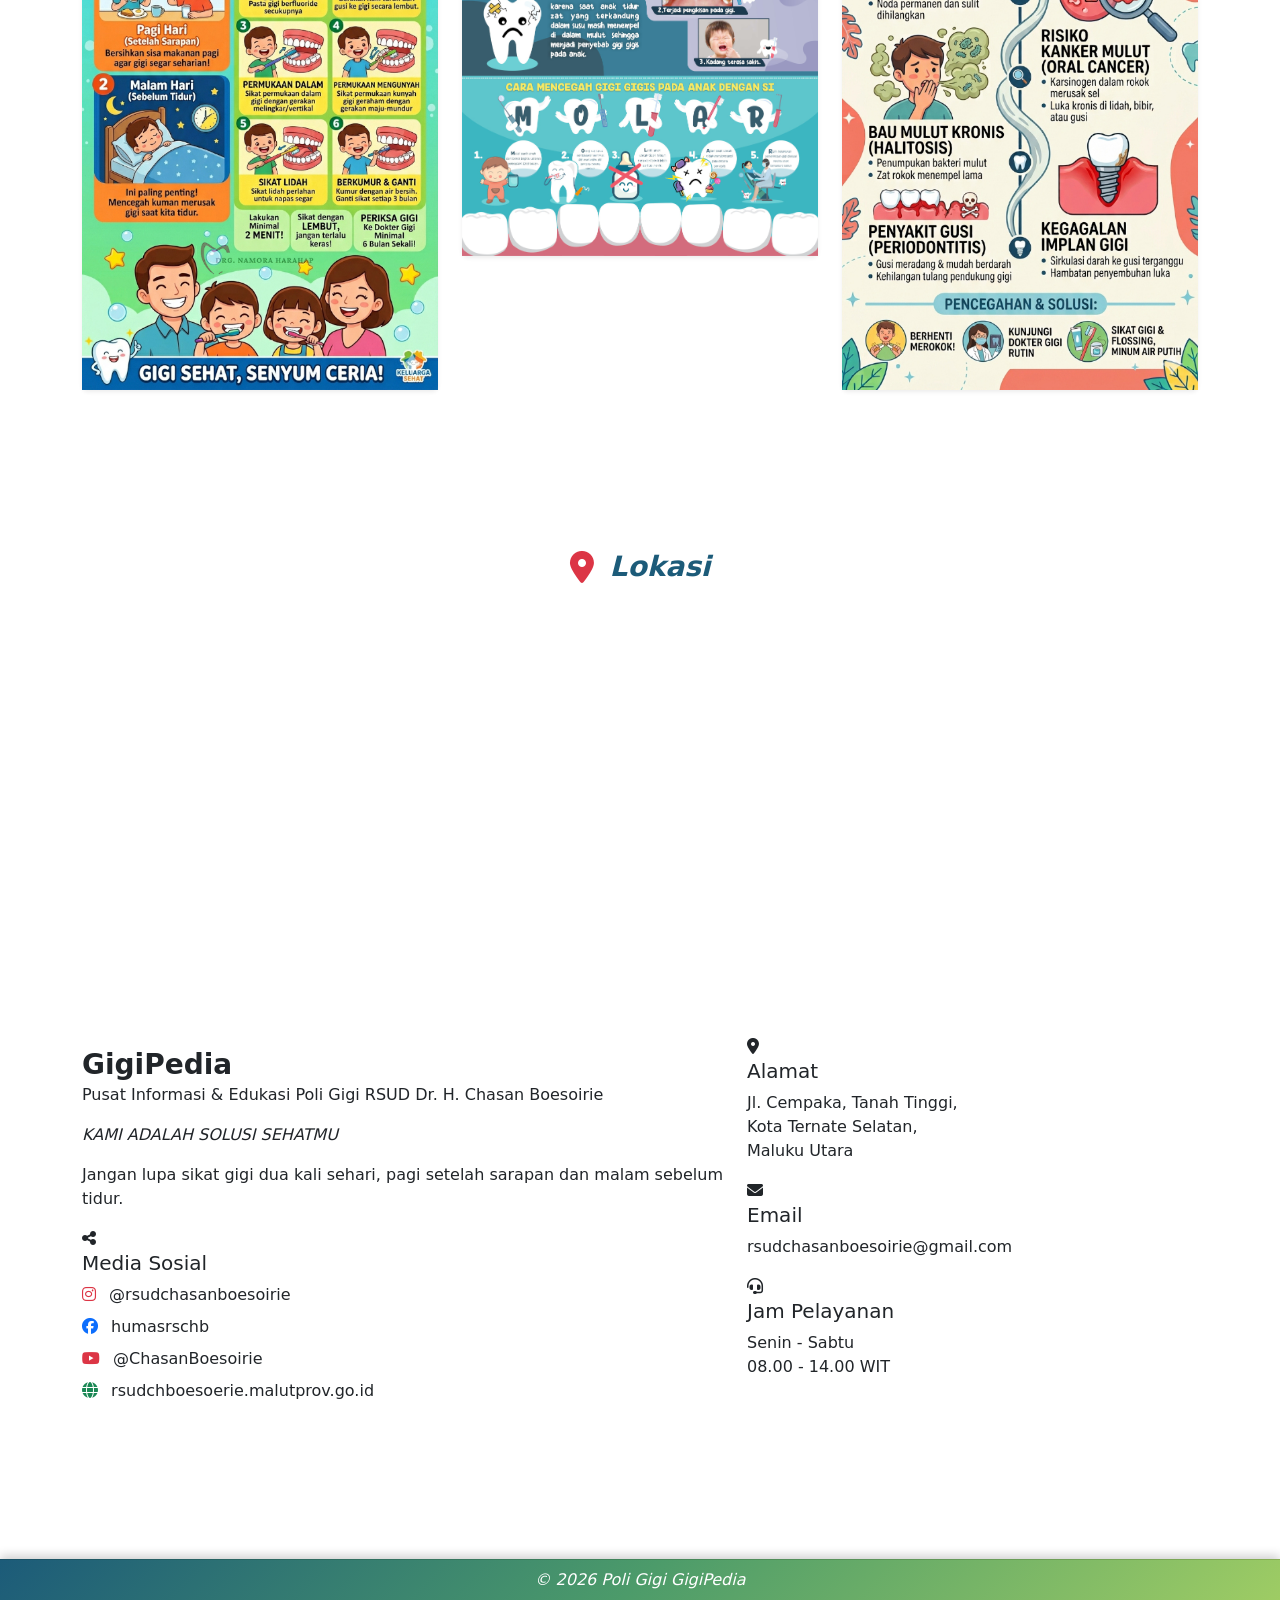
==== commit 1c0706b9: "Gigipedia_15 Tambah Modal Tombol Silang kalo diklik poster untuk keluar" ====
--- a/index.html
+++ b/index.html
@@ -1467,6 +1467,36 @@
 
 </footer>
 
+<!--  Modal silang Poster Awal---->
+<!-- Modal Gambar -->
+<div class="modal fade" id="imageModal" tabindex="-1" aria-hidden="true">
+    <div class="modal-dialog modal-dialog-centered modal-lg">
+        <div class="modal-content border-0">
+
+            <!-- Header -->
+            <div class="modal-header border-0">
+                <h5 class="modal-title">Poster Edukasi</h5>
+
+                <!-- Tombol Close -->
+                <button type="button"
+                        class="btn-close"
+                        data-bs-dismiss="modal"
+                        aria-label="Close"></button>
+            </div>
+
+            <!-- Body -->
+            <div class="modal-body text-center">
+                <img id="modalImage"
+                     src=""
+                     class="img-fluid rounded"
+                     alt="Poster">
+            </div>
+
+        </div>
+    </div>
+</div>
+<!--  Modal silang Poster Akhir---->
+
 <!-- Bootstrap JS -->
 <script src="https://cdn.jsdelivr.net/npm/bootstrap@5.3.3/dist/js/bootstrap.bundle.min.js"></script>
 
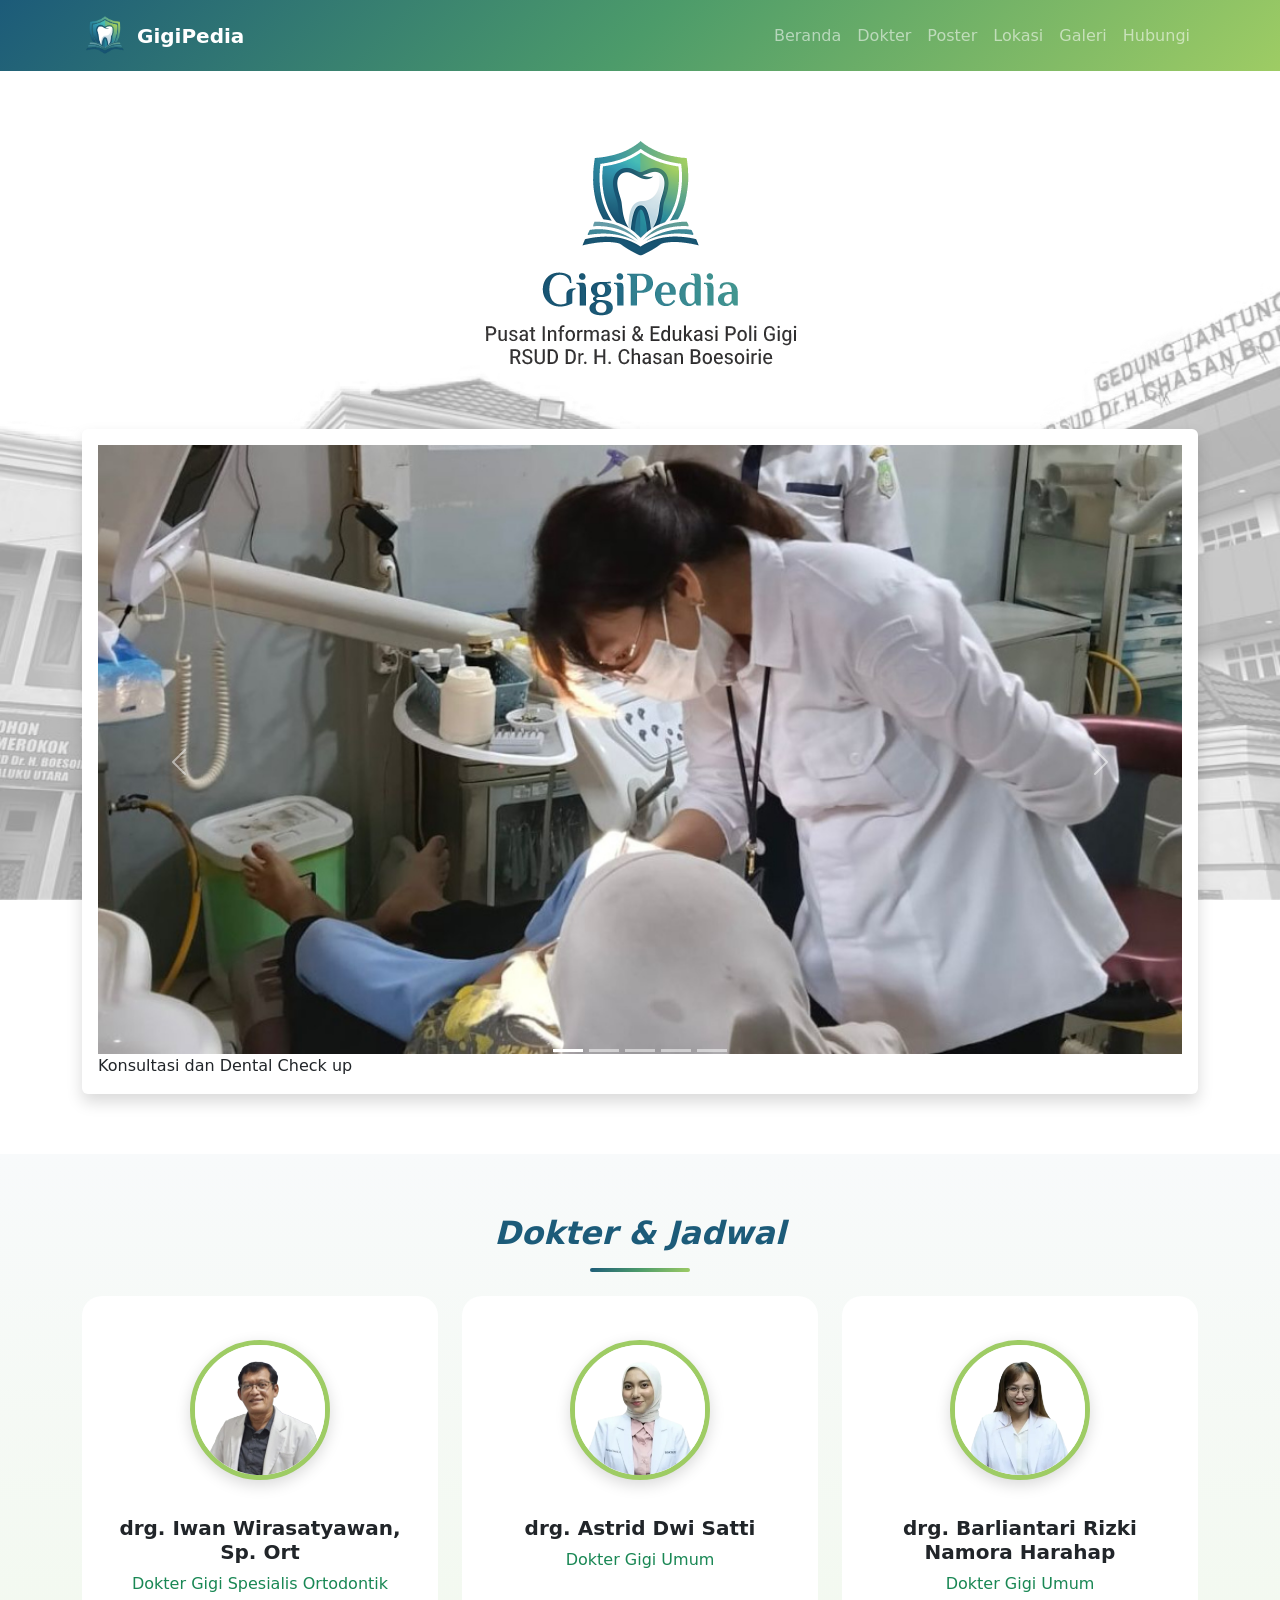
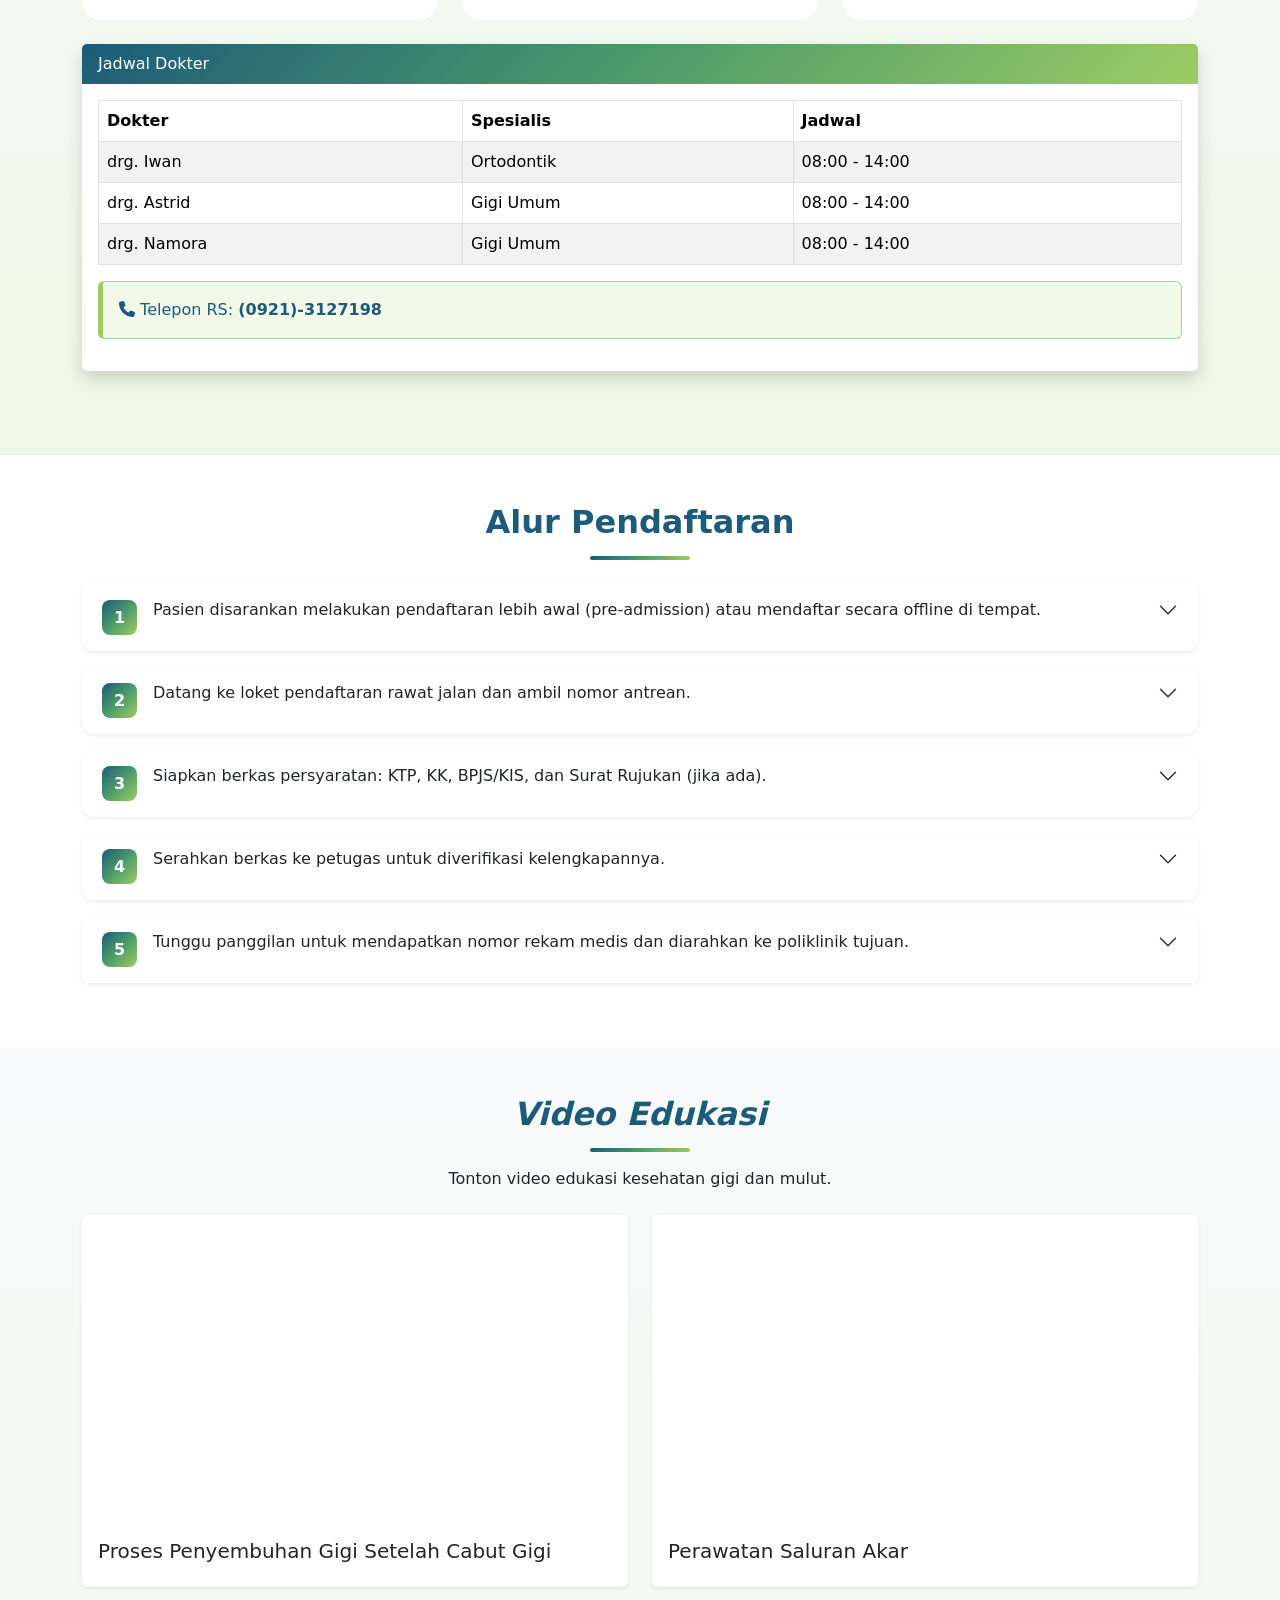
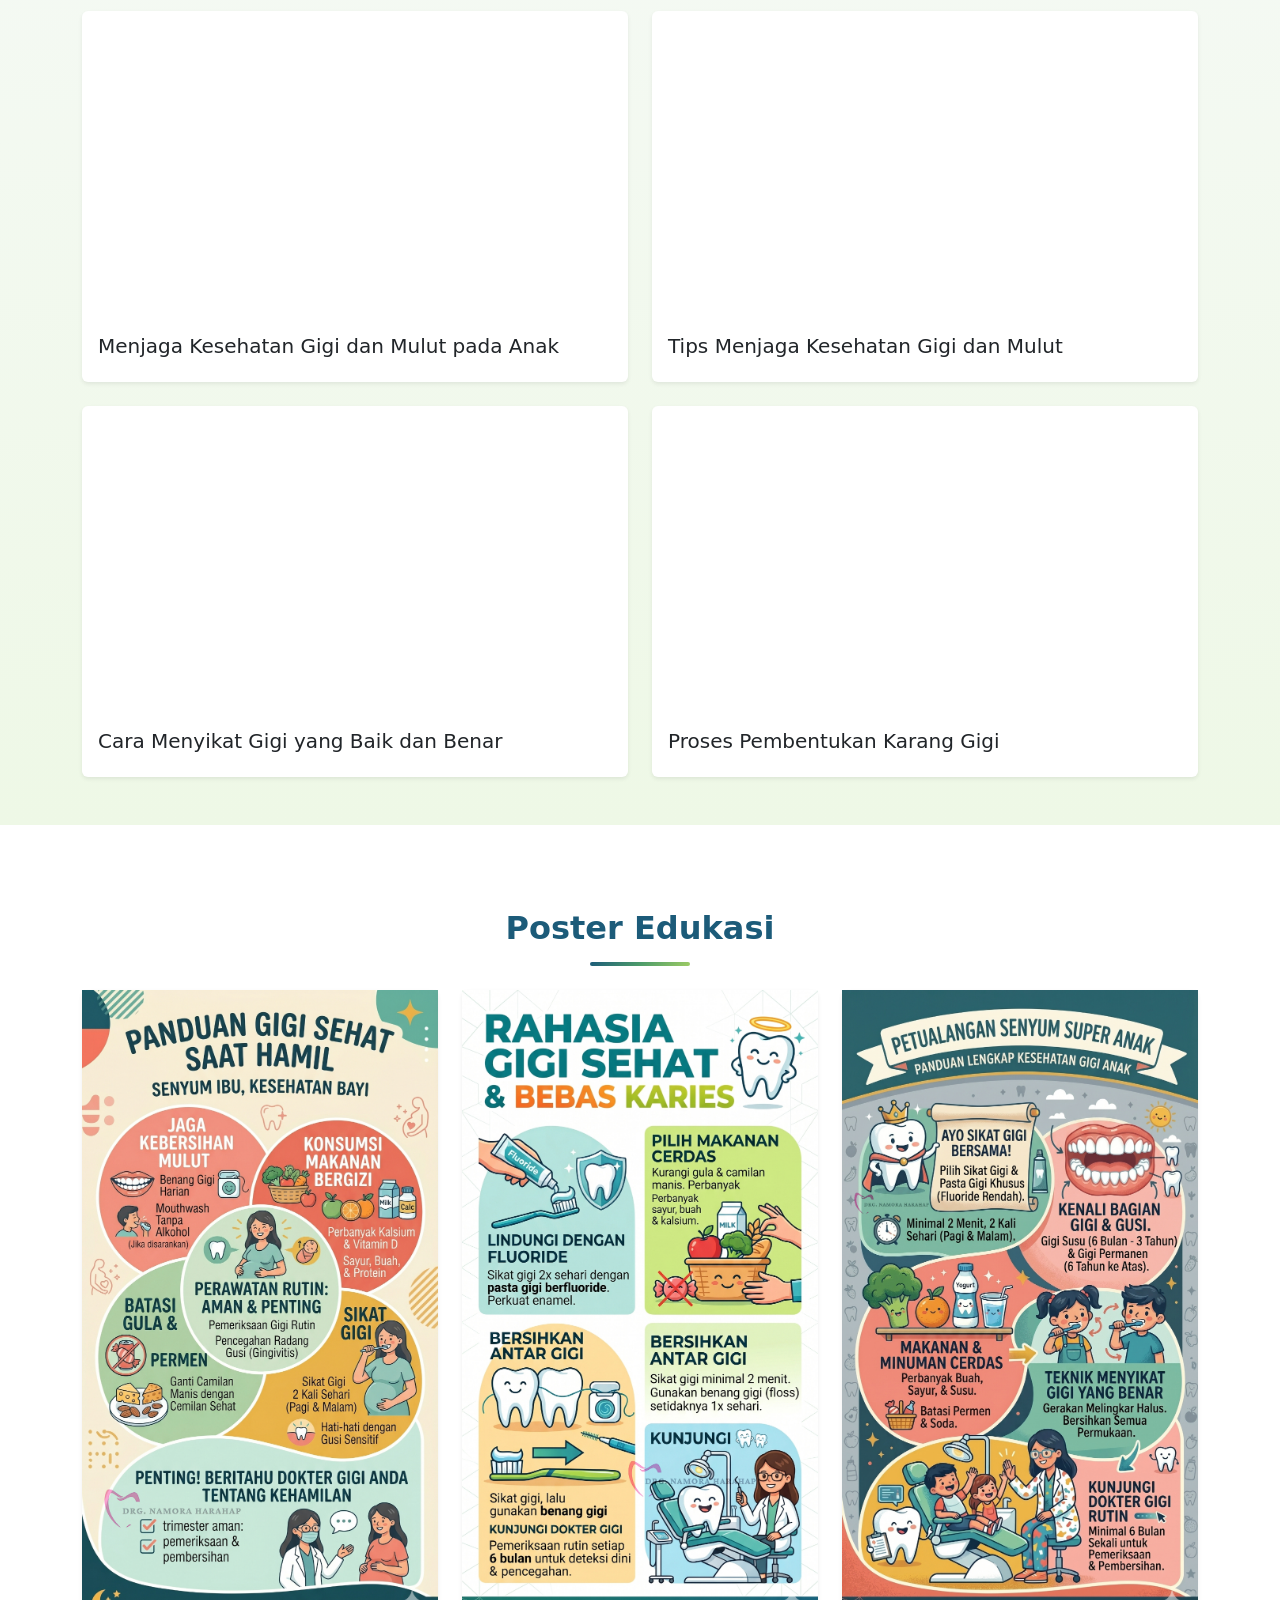
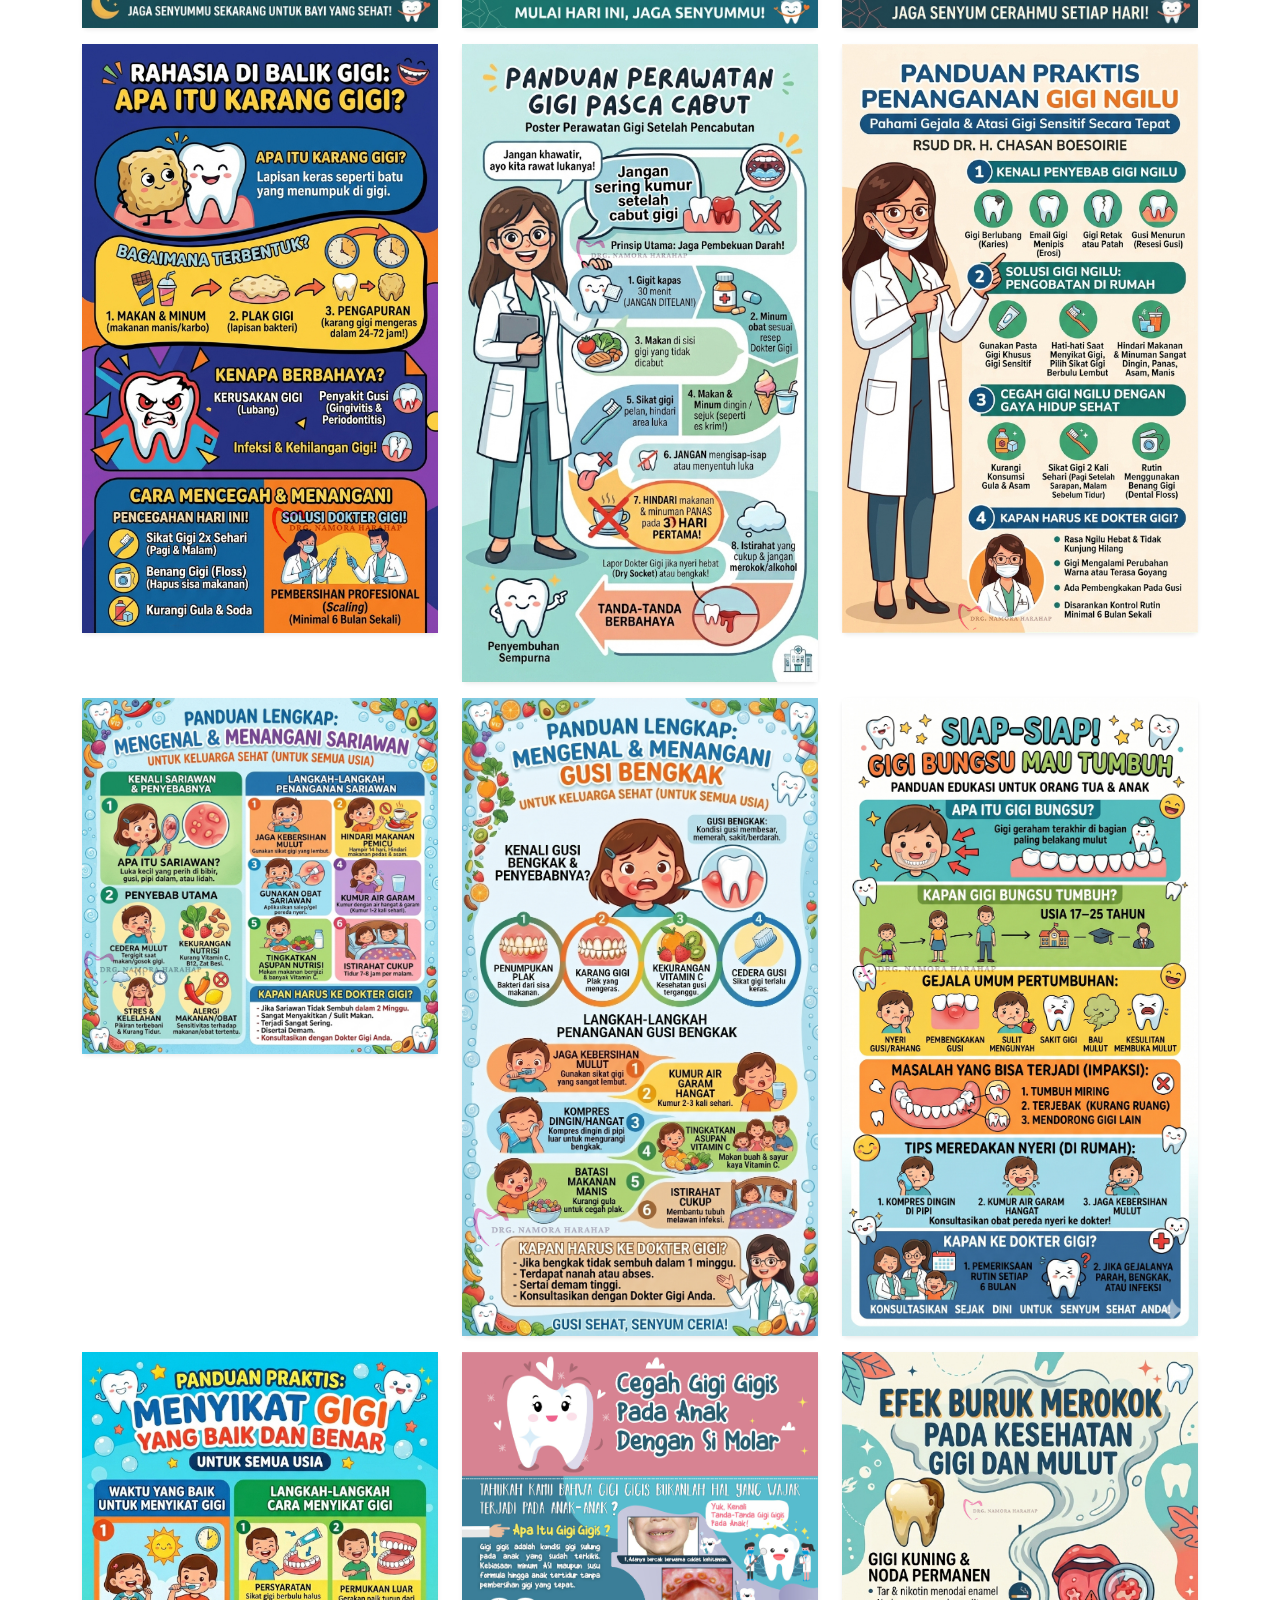
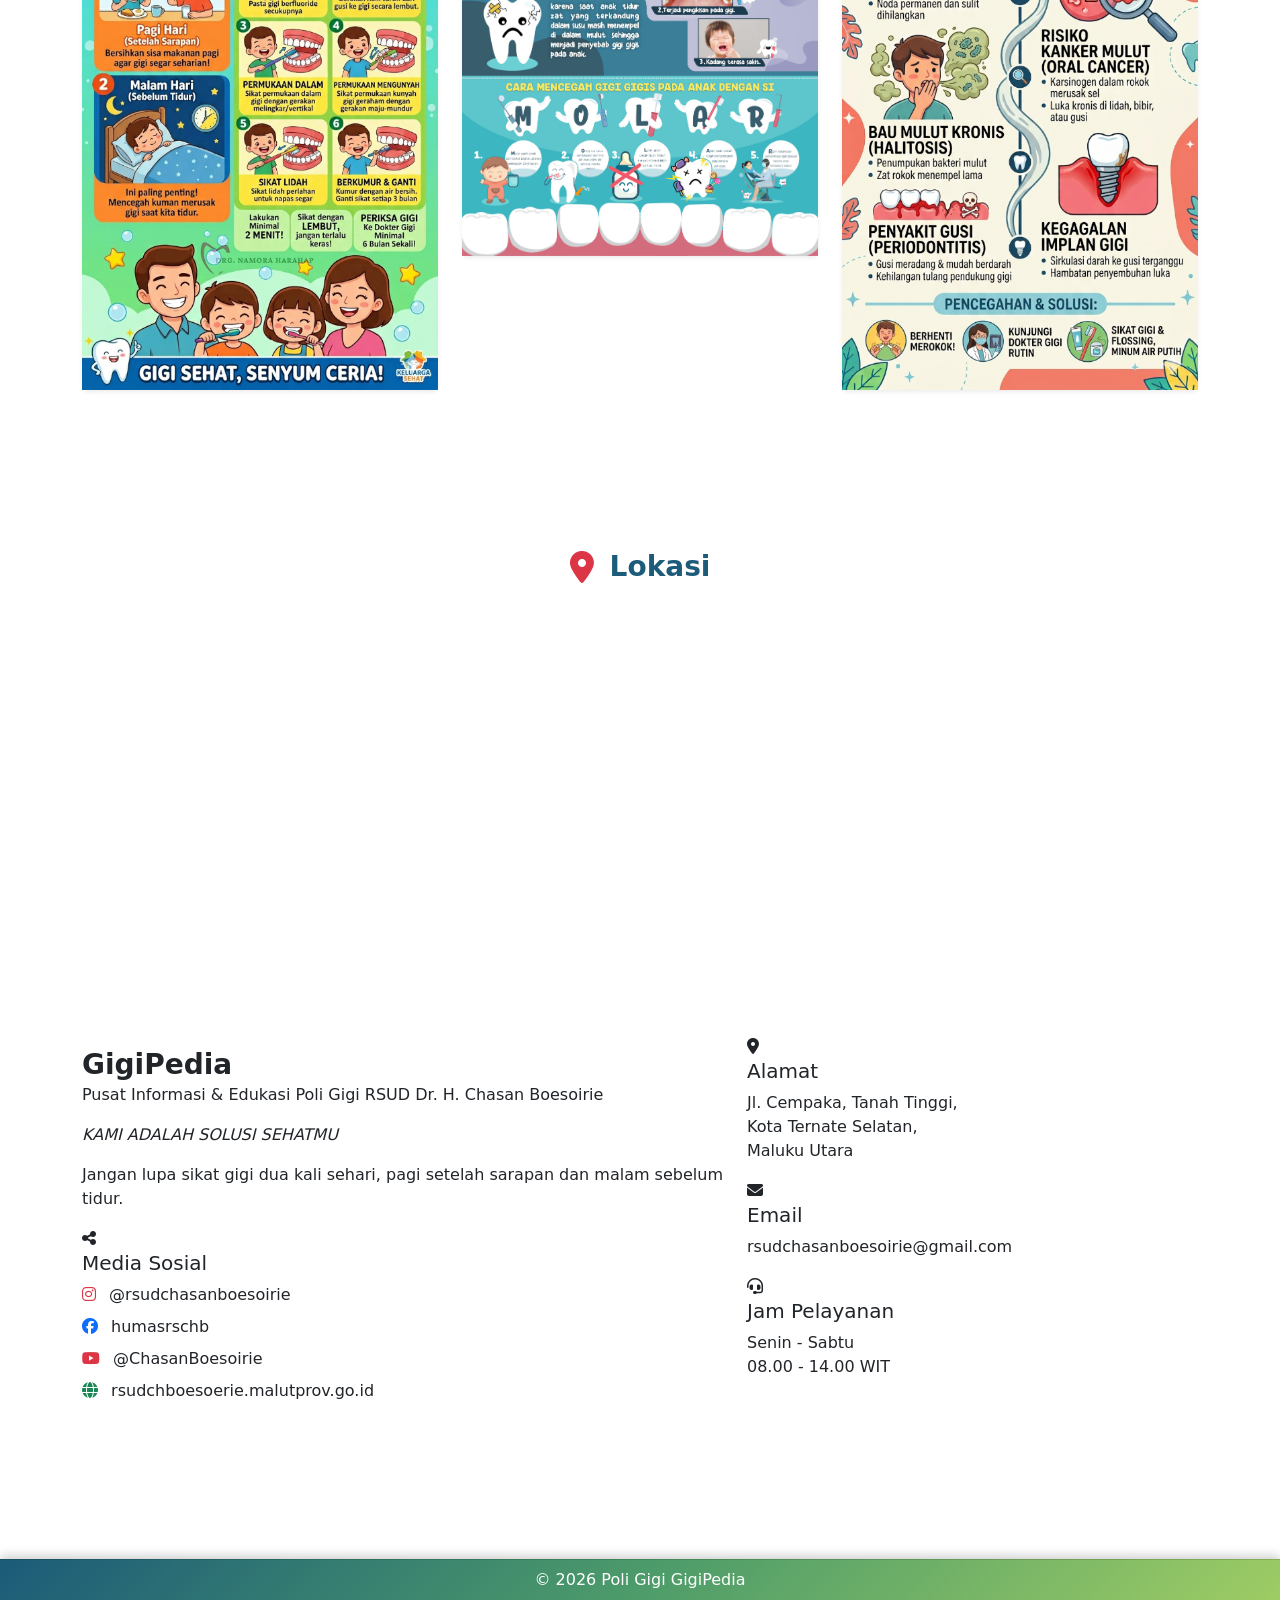
==== commit e1d13cba: "Gigipedia_21 Ganti huruf Kapital di Crausel" ====
--- a/index.html
+++ b/index.html
@@ -520,7 +520,7 @@
 								<img src="File GigiPedia/Konsultasi_dan_dental_check_up.jpeg" class="d-block w-100">
 
 								<div class="carousel-caption-custom">
-									Konsultasi dan dental check up
+									Konsultasi dan Dental Check up
 								</div>
 
 							</div>
@@ -534,7 +534,7 @@
 								<img src="File GigiPedia/Pencabutan_gigi.jpeg" class="d-block w-100">
 
 								<div class="carousel-caption-custom">
-									Pencabutan gigi
+									Pencabutan Gigi
 								</div>
 
 							</div>
@@ -548,7 +548,7 @@
 								<img src="File GigiPedia/Pembersihan_karang_gigi.jpeg" class="d-block w-100">
 
 								<div class="carousel-caption-custom">
-									<i>Pembersihan karang gigi</ii>
+									Pembersihan Karang Gigi
 								</div>
 
 							</div>
@@ -562,7 +562,7 @@
 								<img src="File GigiPedia/Perawatan_saluran_akar_psa.jpeg" class="d-block w-100">
 
 								<div class="carousel-caption-custom">
-									<i>Perawatan saluran akar (PSA)</ii>
+									Perawatan Saluran Akar (PSA)
 								</div>
 
 							</div>
@@ -576,7 +576,7 @@
 								<img src="File GigiPedia/Penambalan_gigi.jpeg" class="d-block w-100">
 
 								<div class="carousel-caption-custom">
-									<i>Penambalan gigi</ii>
+									Penambalan Gigi
 								</div>
 
 							</div>
@@ -963,10 +963,7 @@
             <div class="col-lg-6">
                 <div class="card video-card shadow-sm h-100">
                     <div class="ratio ratio-16x9">
-       <iframe width="560" height="315" 
-       src="https://youtu.be/6rgnCy3WGZ8?si=mcFDnLMSt0pqeA2T" 
-       allowfullscreen>
-       </iframe>
+      <iframe width="560" height="315" src="https://www.youtube.com/embed/6rgnCy3WGZ8?si=RZ7yQwfAqIAfEbyY" title="YouTube video player" frameborder="0" allow="accelerometer; autoplay; clipboard-write; encrypted-media; gyroscope; picture-in-picture; web-share" referrerpolicy="strict-origin-when-cross-origin" allowfullscreen></iframe>
                     </div>
 					
 					
@@ -984,10 +981,7 @@
             <div class="col-lg-6">
                 <div class="card video-card shadow-sm h-100">
                     <div class="ratio ratio-16x9">
-       <iframe width="560" height="315" 
-       src="https://youtu.be/RUalSnxrMjI?si=RbfosL4ATRXKWjWk" 
-       allowfullscreen>
-       </iframe>
+       <iframe width="560" height="315" src="https://www.youtube.com/embed/RUalSnxrMjI?si=iBw0oH3FNjYLzA13" title="YouTube video player" frameborder="0" allow="accelerometer; autoplay; clipboard-write; encrypted-media; gyroscope; picture-in-picture; web-share" referrerpolicy="strict-origin-when-cross-origin" allowfullscreen></iframe>
                     </div>
 					
                     <div class="card-body">
@@ -1002,10 +996,7 @@
             <div class="col-lg-6">
                 <div class="card video-card shadow-sm h-100">
                     <div class="ratio ratio-16x9">
-       <iframe width="560" height="315" 
-       src="https://youtube.com/watch?v=-w3JQqLZb3M&feature=shared" 
-       allowfullscreen>
-       </iframe>
+      <iframe width="560" height="315" src="https://www.youtube.com/embed/-w3JQqLZb3M?si=SNj6PtYxUSA5iLID" title="YouTube video player" frameborder="0" allow="accelerometer; autoplay; clipboard-write; encrypted-media; gyroscope; picture-in-picture; web-share" referrerpolicy="strict-origin-when-cross-origin" allowfullscreen></iframe>
                     </div>
 					
                     <div class="card-body">
@@ -1020,8 +1011,8 @@
             <div class="col-lg-6">
                 <div class="card video-card shadow-sm h-100">
                     <div class="ratio ratio-16x9">
-<iframe width="560" height="315" src="https://youtu.be/XOW4rxOwkHE?si=LrL6tD07iBxIH27r" title="YouTube video player" frameborder="0" allow="accelerometer; autoplay; clipboard-write; encrypted-media; gyroscope; picture-in-picture; web-share" referrerpolicy="strict-origin-when-cross-origin" allowfullscreen></iframe>
-                    </div>
+<iframe width="560" height="315" src="https://www.youtube.com/embed/XOW4rxOwkHE?si=O4HlY9AdwhmwN0wH" title="YouTube video player" frameborder="0" allow="accelerometer; autoplay; clipboard-write; encrypted-media; gyroscope; picture-in-picture; web-share" referrerpolicy="strict-origin-when-cross-origin" allowfullscreen></iframe>
+					</div>
 					
                     <div class="card-body">
                         <h5 id="section_terakhir" class="card-title">Tips Menjaga Kesehatan Gigi dan Mulut</h5>
@@ -1034,10 +1025,7 @@
             <div class="col-lg-6">
                 <div class="card video-card shadow-sm h-100">
                     <div class="ratio ratio-16x9">
-       <iframe width="560" height="315" 
-       src="https://youtu.be/B6JnZt7NA5c?feature=shared" 
-       allowfullscreen>
-       </iframe>
+     <iframe width="560" height="315" src="https://www.youtube.com/embed/B6JnZt7NA5c?si=tVVgHVMKDptJ3Dkb" title="YouTube video player" frameborder="0" allow="accelerometer; autoplay; clipboard-write; encrypted-media; gyroscope; picture-in-picture; web-share" referrerpolicy="strict-origin-when-cross-origin" allowfullscreen></iframe>
                     </div>
 					
                     <div class="card-body">
@@ -1052,10 +1040,7 @@
             <div class="col-lg-6">
                 <div class="card video-card shadow-sm h-100">
                     <div class="ratio ratio-16x9">
-       <iframe width="560" height="315" 
-       src="https://youtu.be/k5Kz3xQzqF0?si=tEiYy3HVaSgOsv46" 
-       allowfullscreen>
-       </iframe>
+      <iframe width="560" height="315" src="https://www.youtube.com/embed/k5Kz3xQzqF0?si=04aY4vD_gbsbhicg" title="YouTube video player" frameborder="0" allow="accelerometer; autoplay; clipboard-write; encrypted-media; gyroscope; picture-in-picture; web-share" referrerpolicy="strict-origin-when-cross-origin" allowfullscreen></iframe>
                     </div>
 					
                     <div class="card-body">
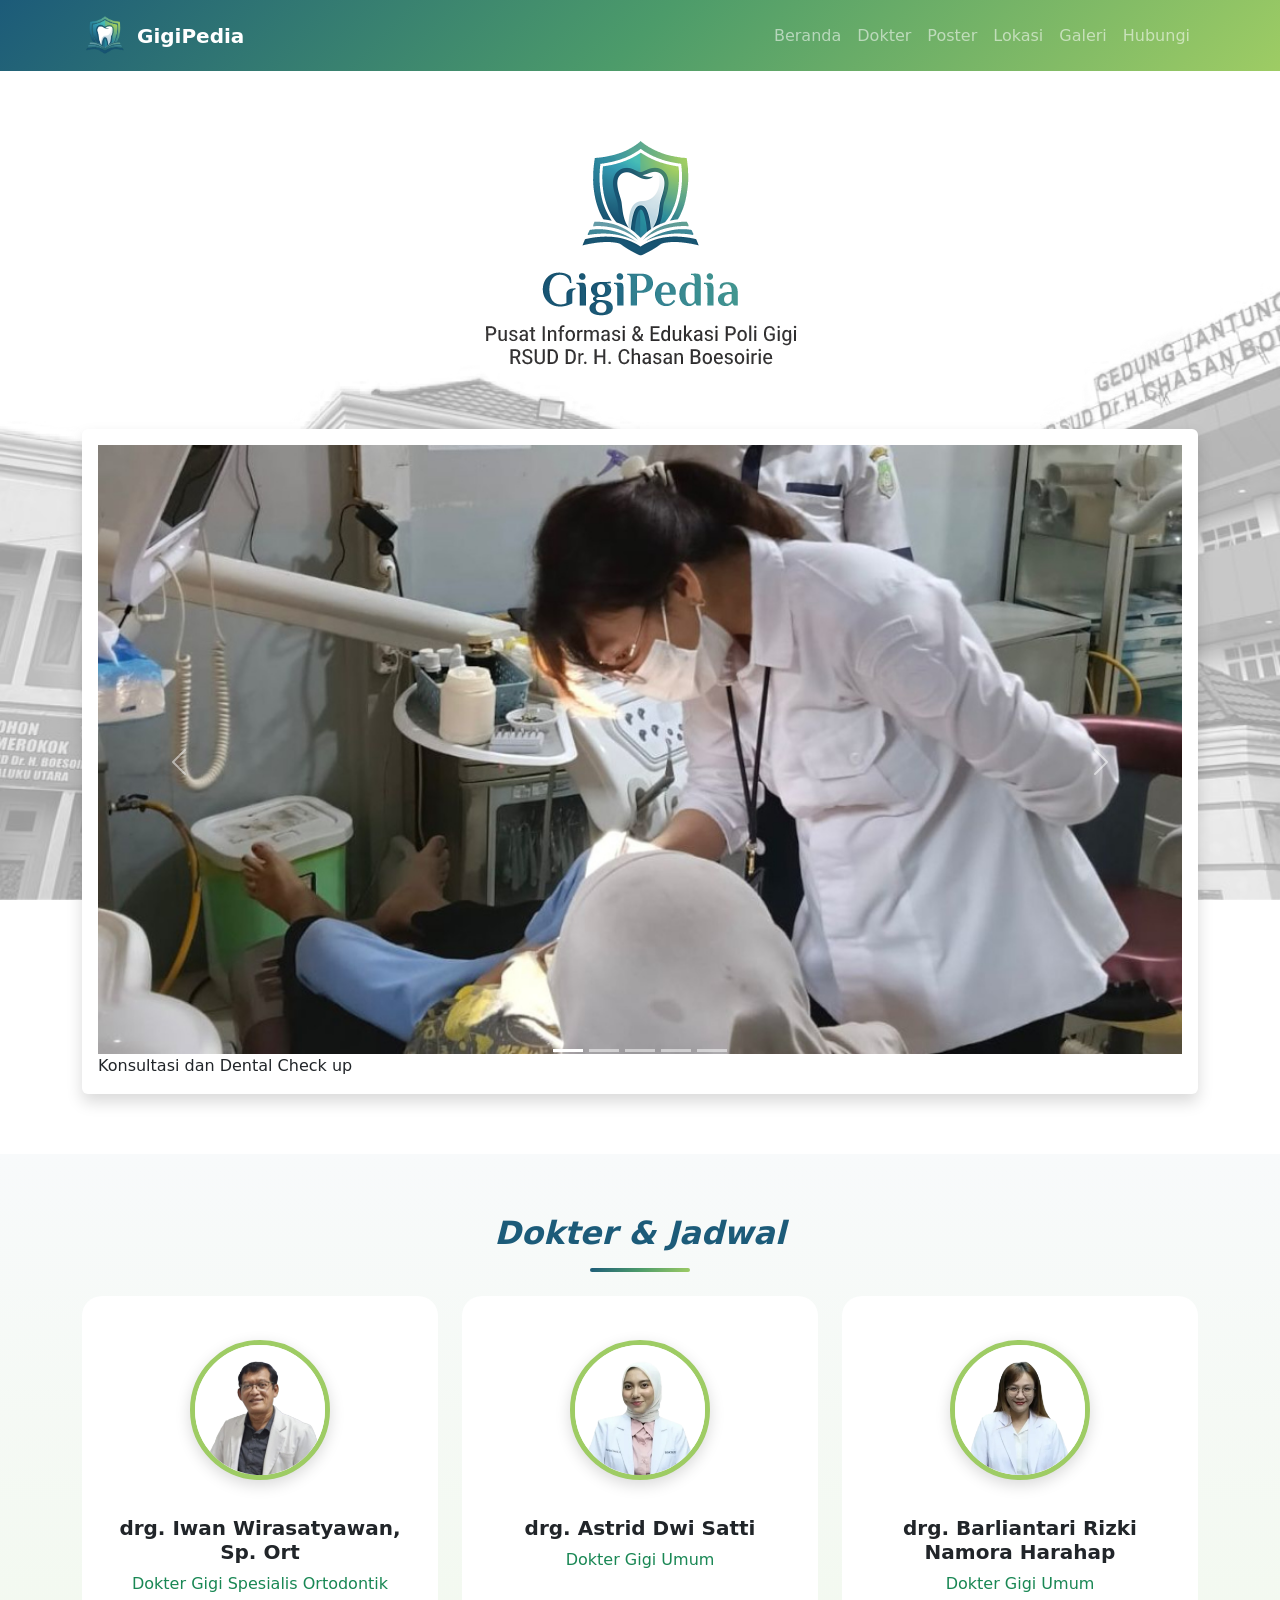
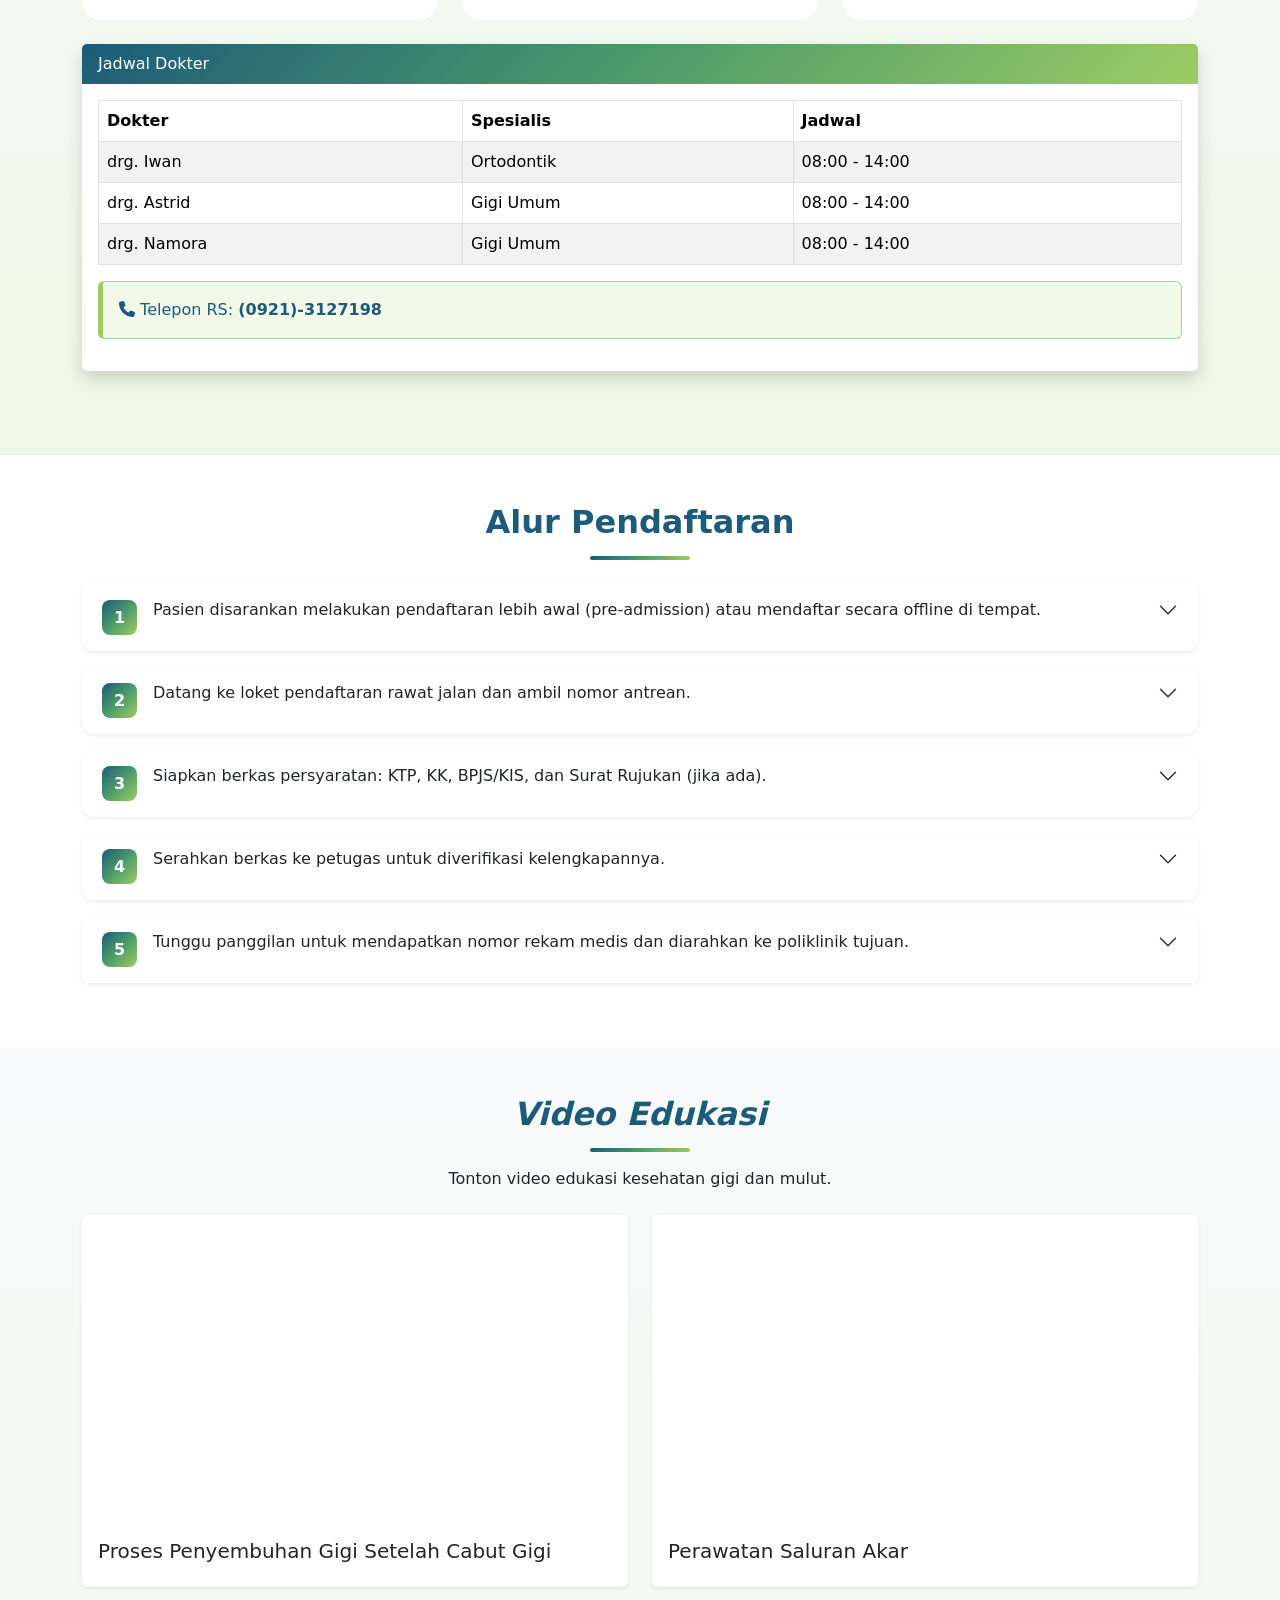
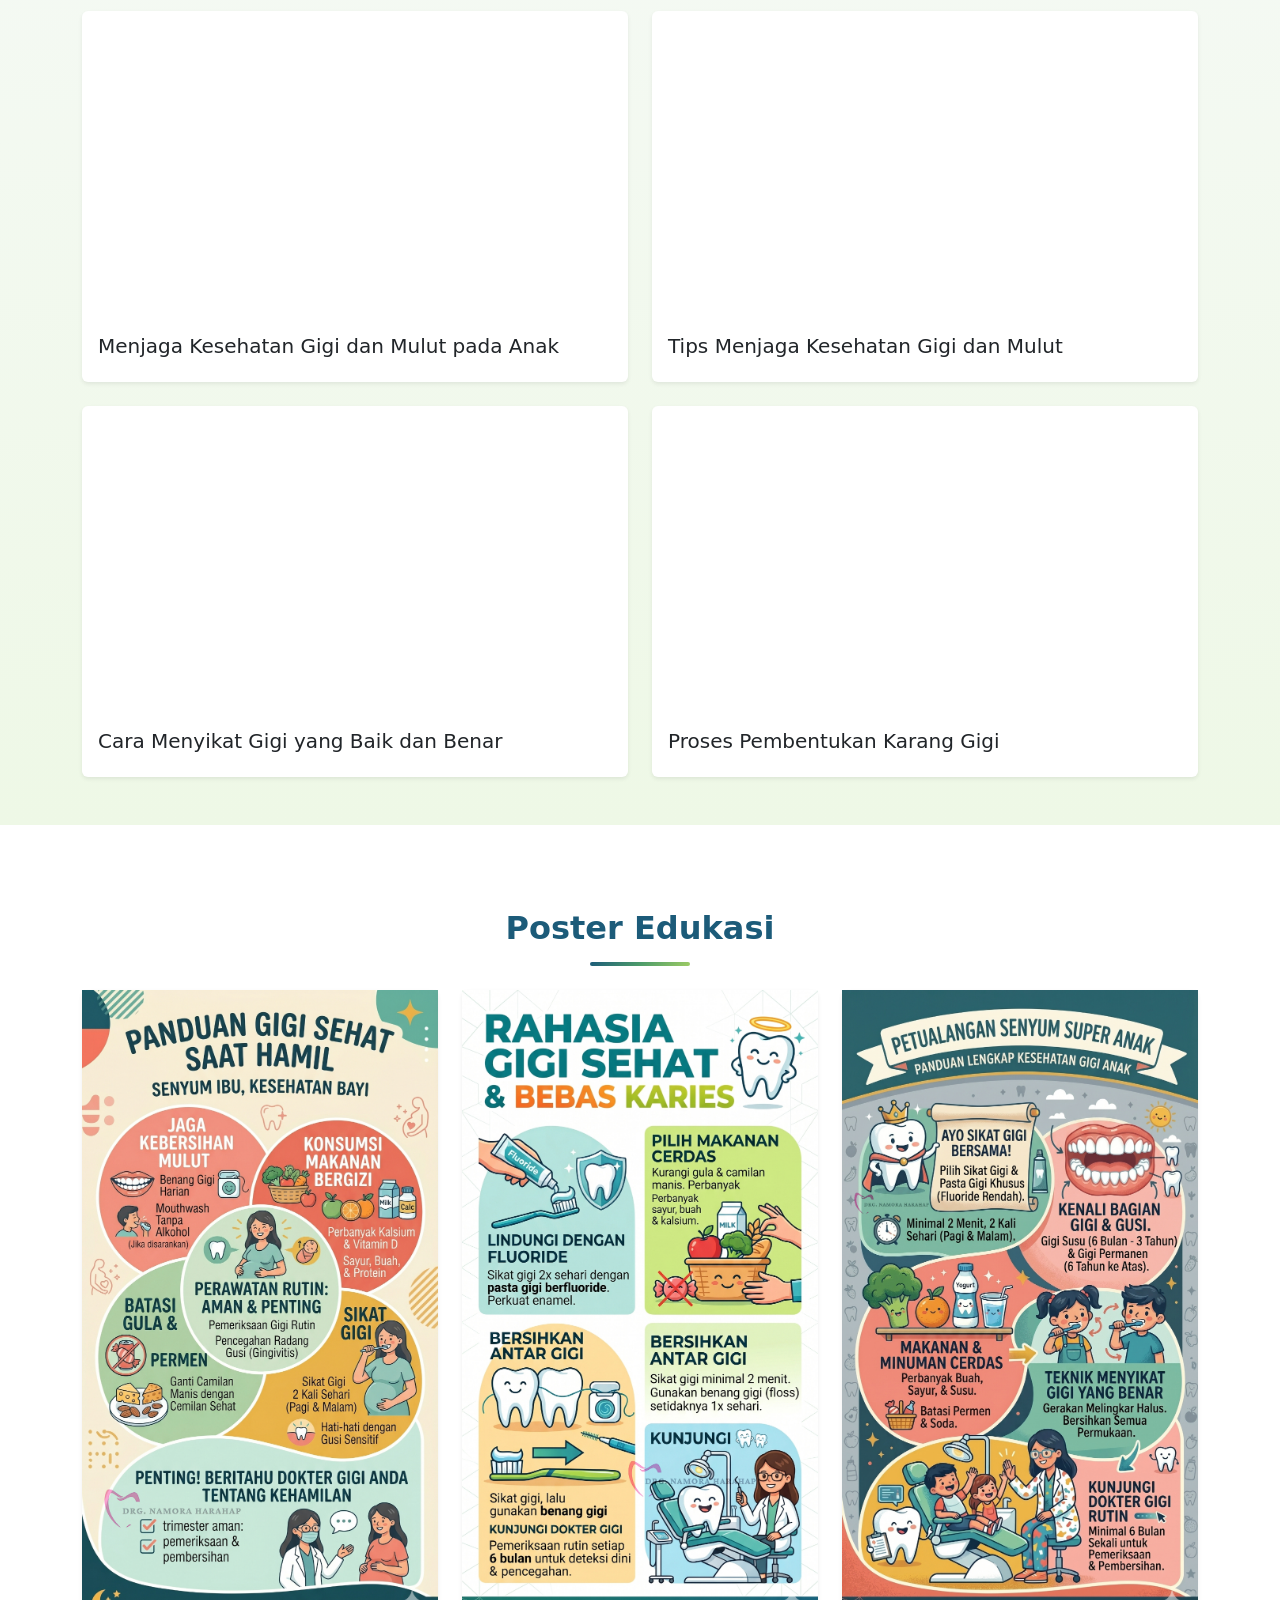
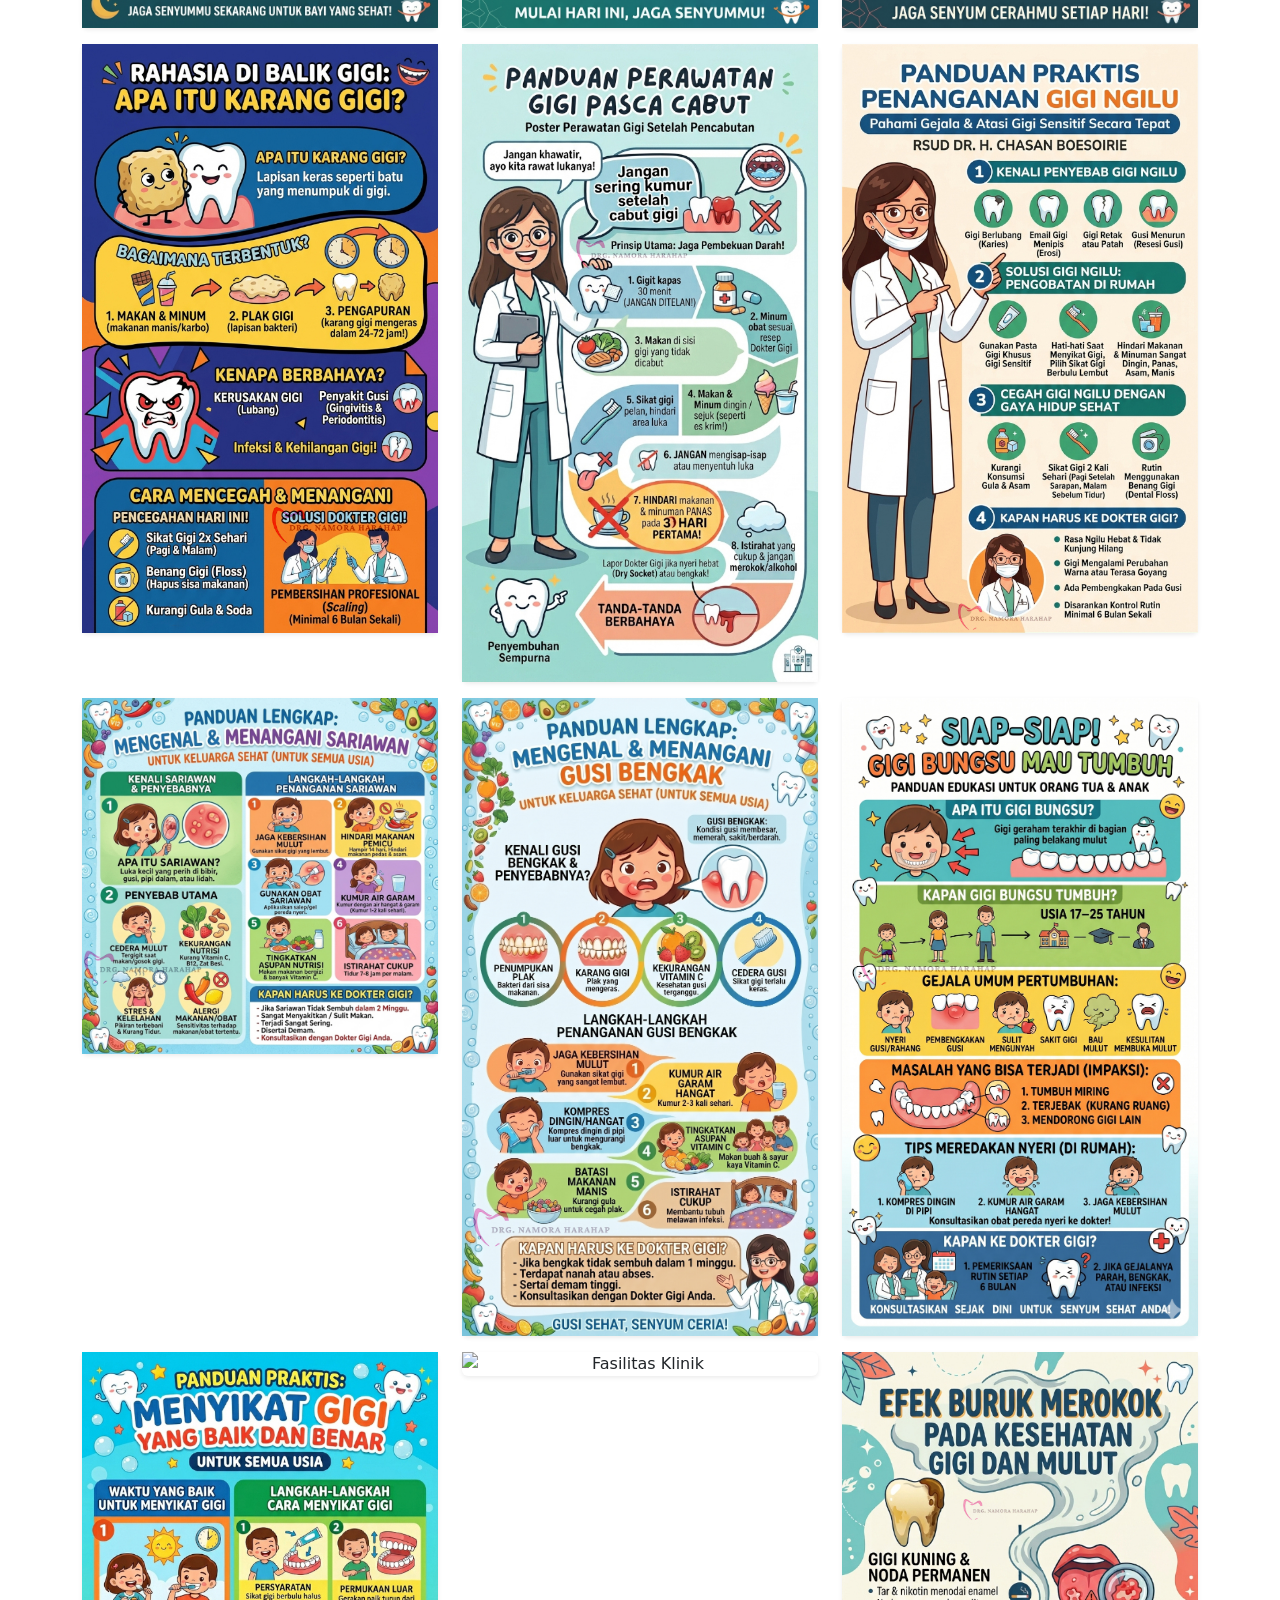
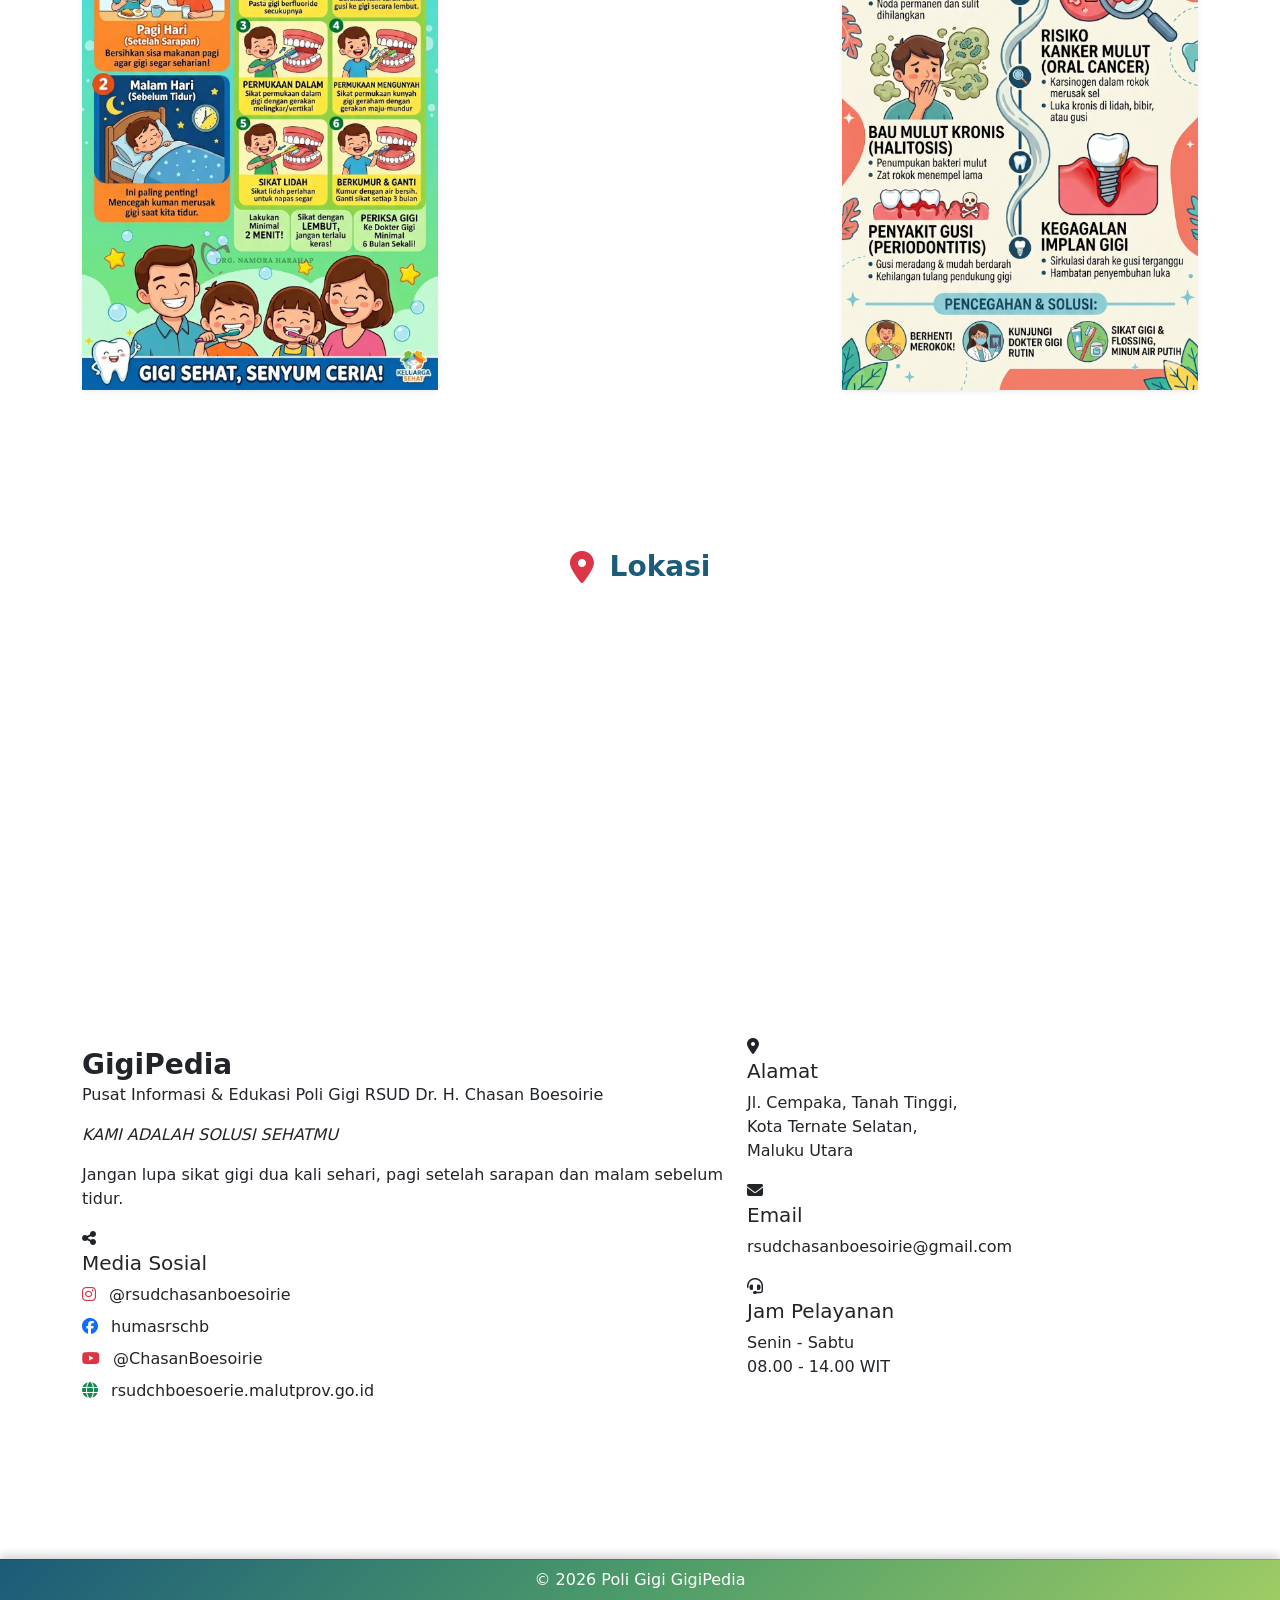
==== commit 4eef80e3: "Gigipedia_22 ganti satu foto poster saja" ====
--- a/index.html
+++ b/index.html
@@ -1198,7 +1198,7 @@
 
             <div class="col-md-4 mb-3">
                 <div class="card text-center shadow-sm">
-                    <img src="File GigiPedia/im11.jpg"
+                    <img src="File GigiPedia/im26.jpeg"
 					 alt="Fasilitas Klinik"
 					 class="img-fluid edukasi-img"
 					 onclick="showImage(this.src)">
